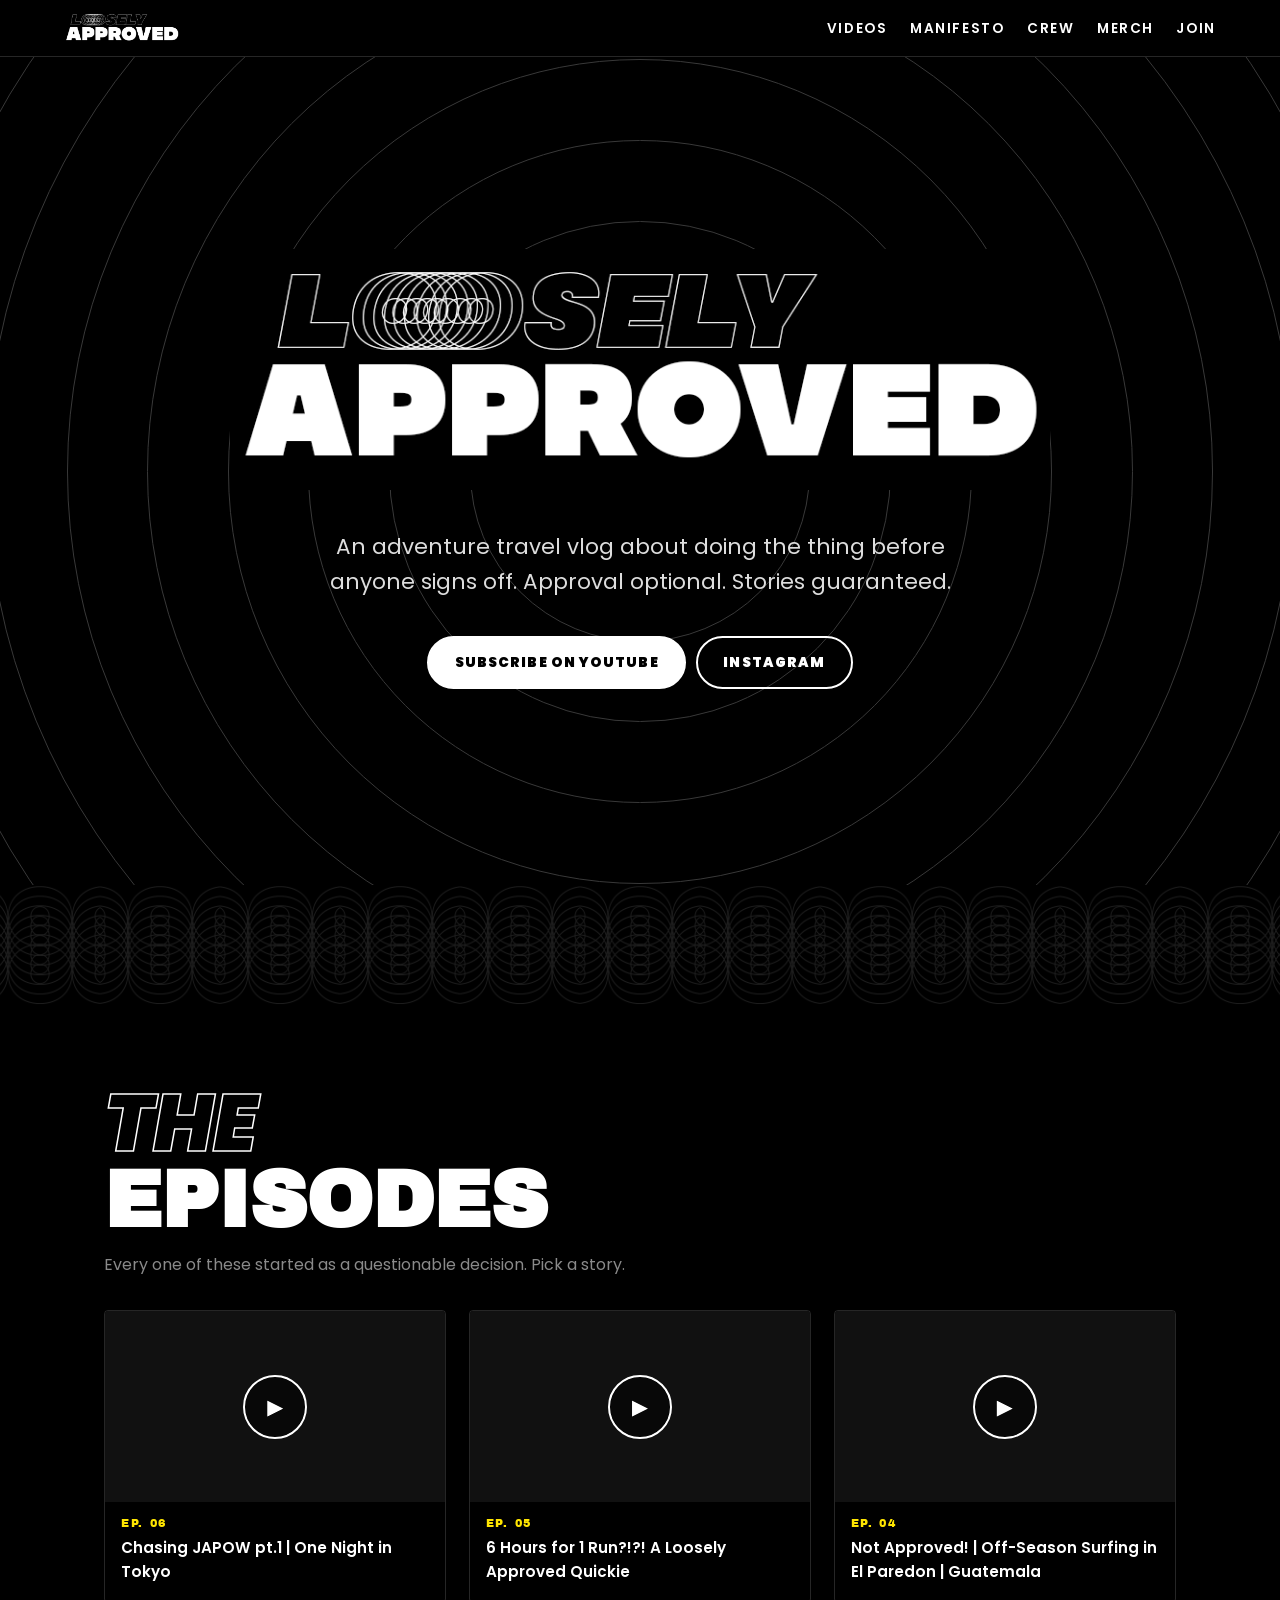
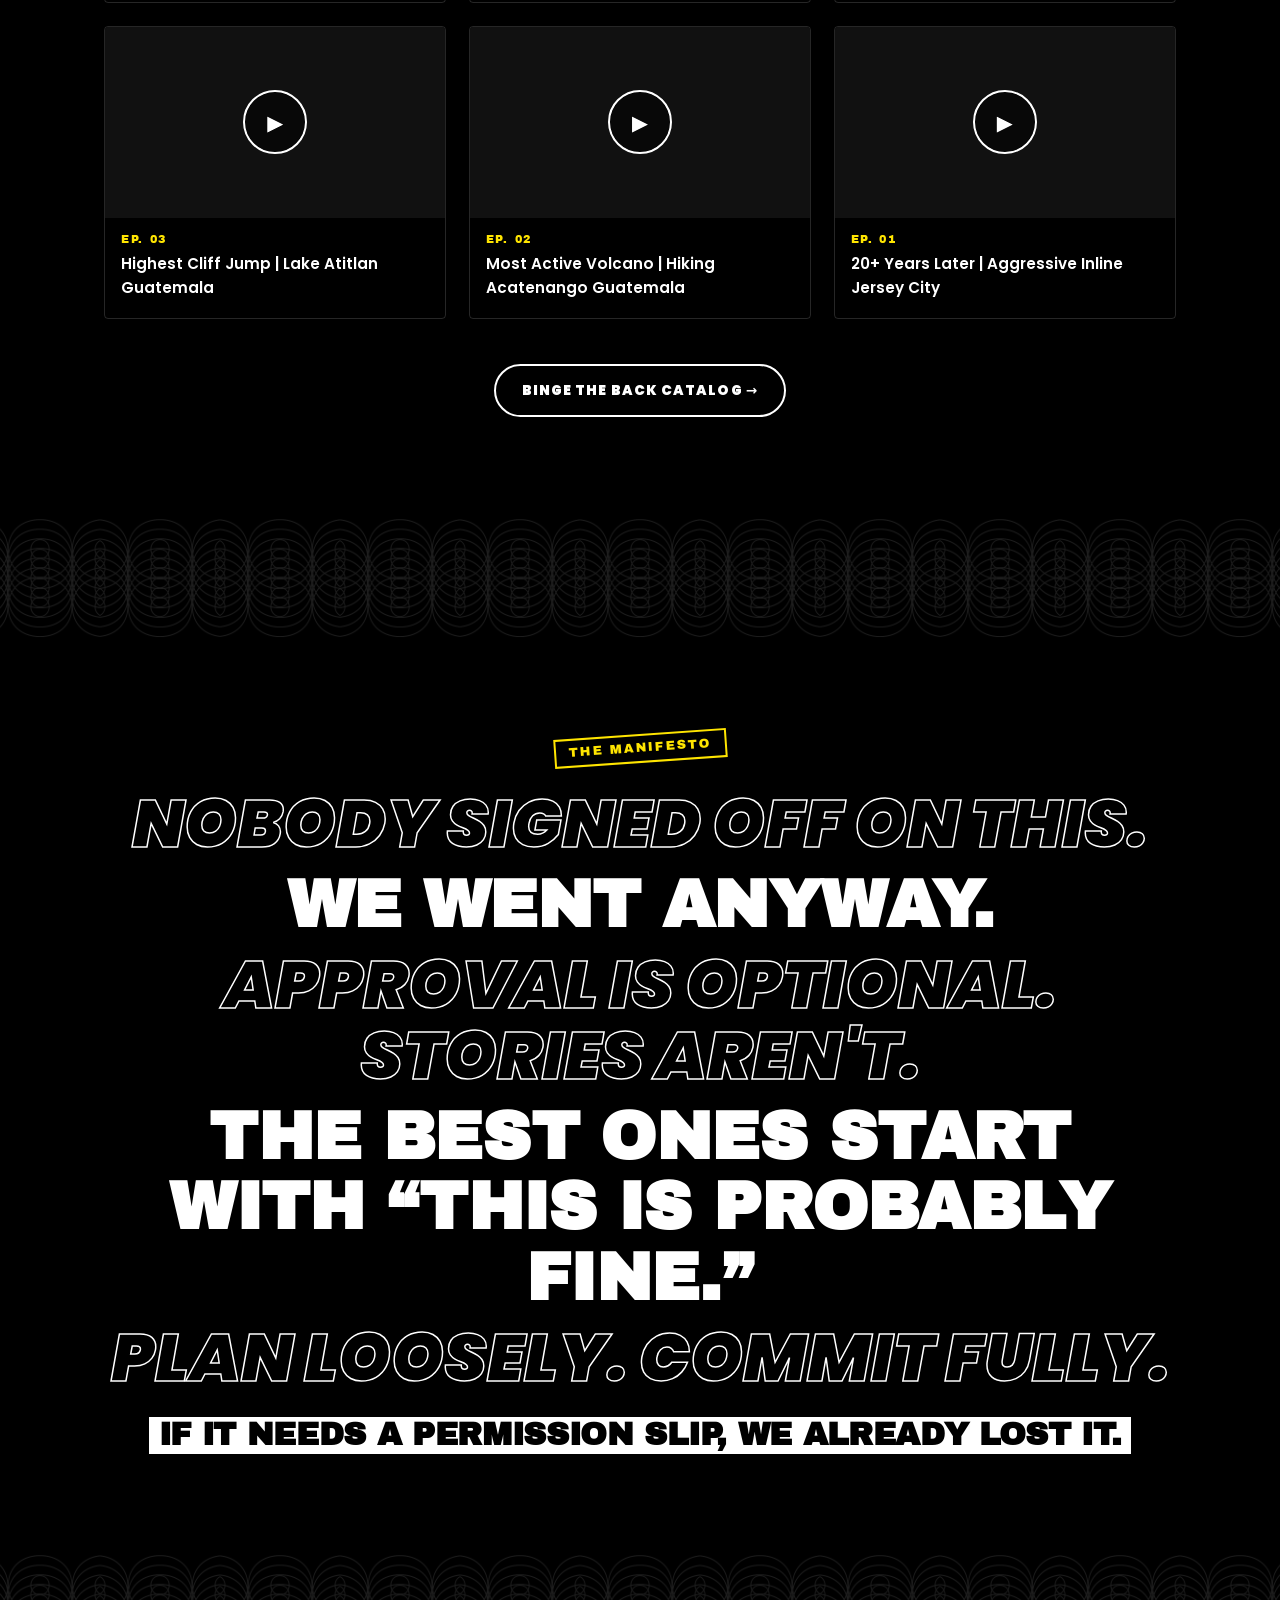
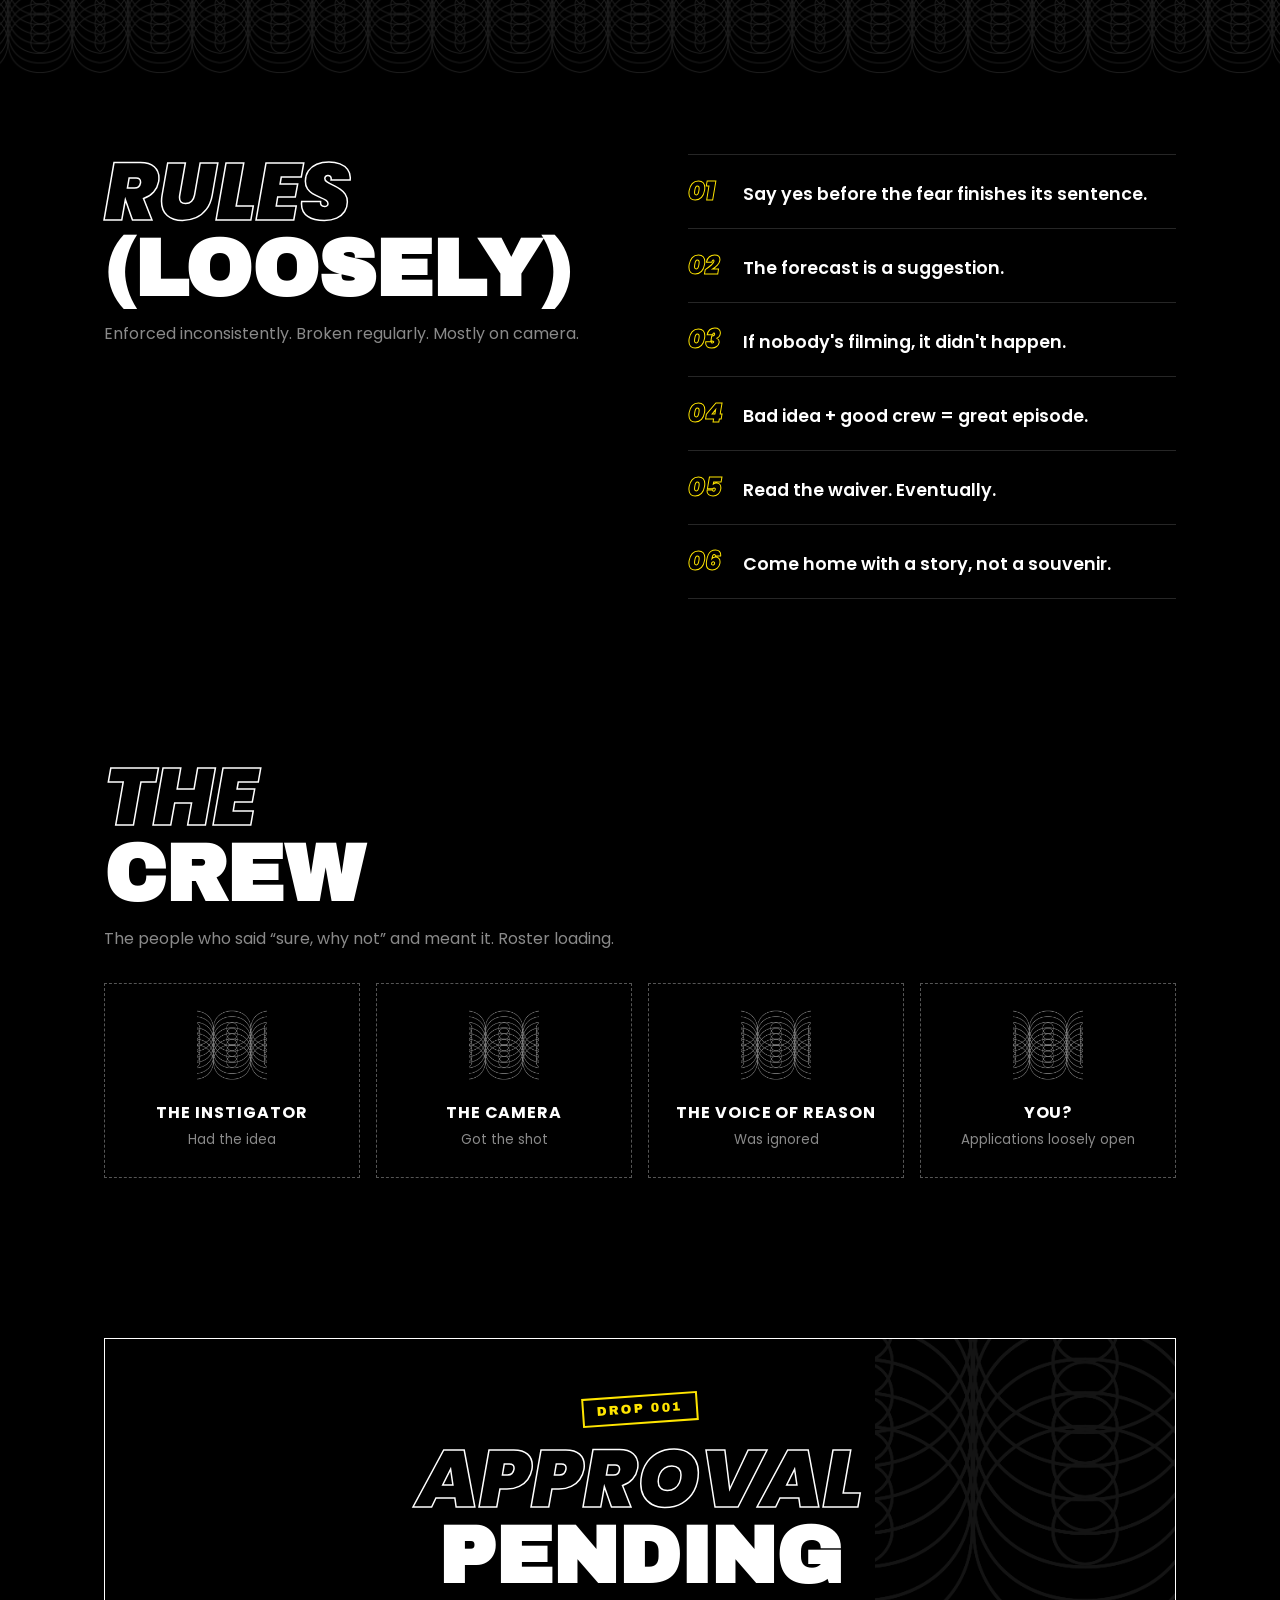
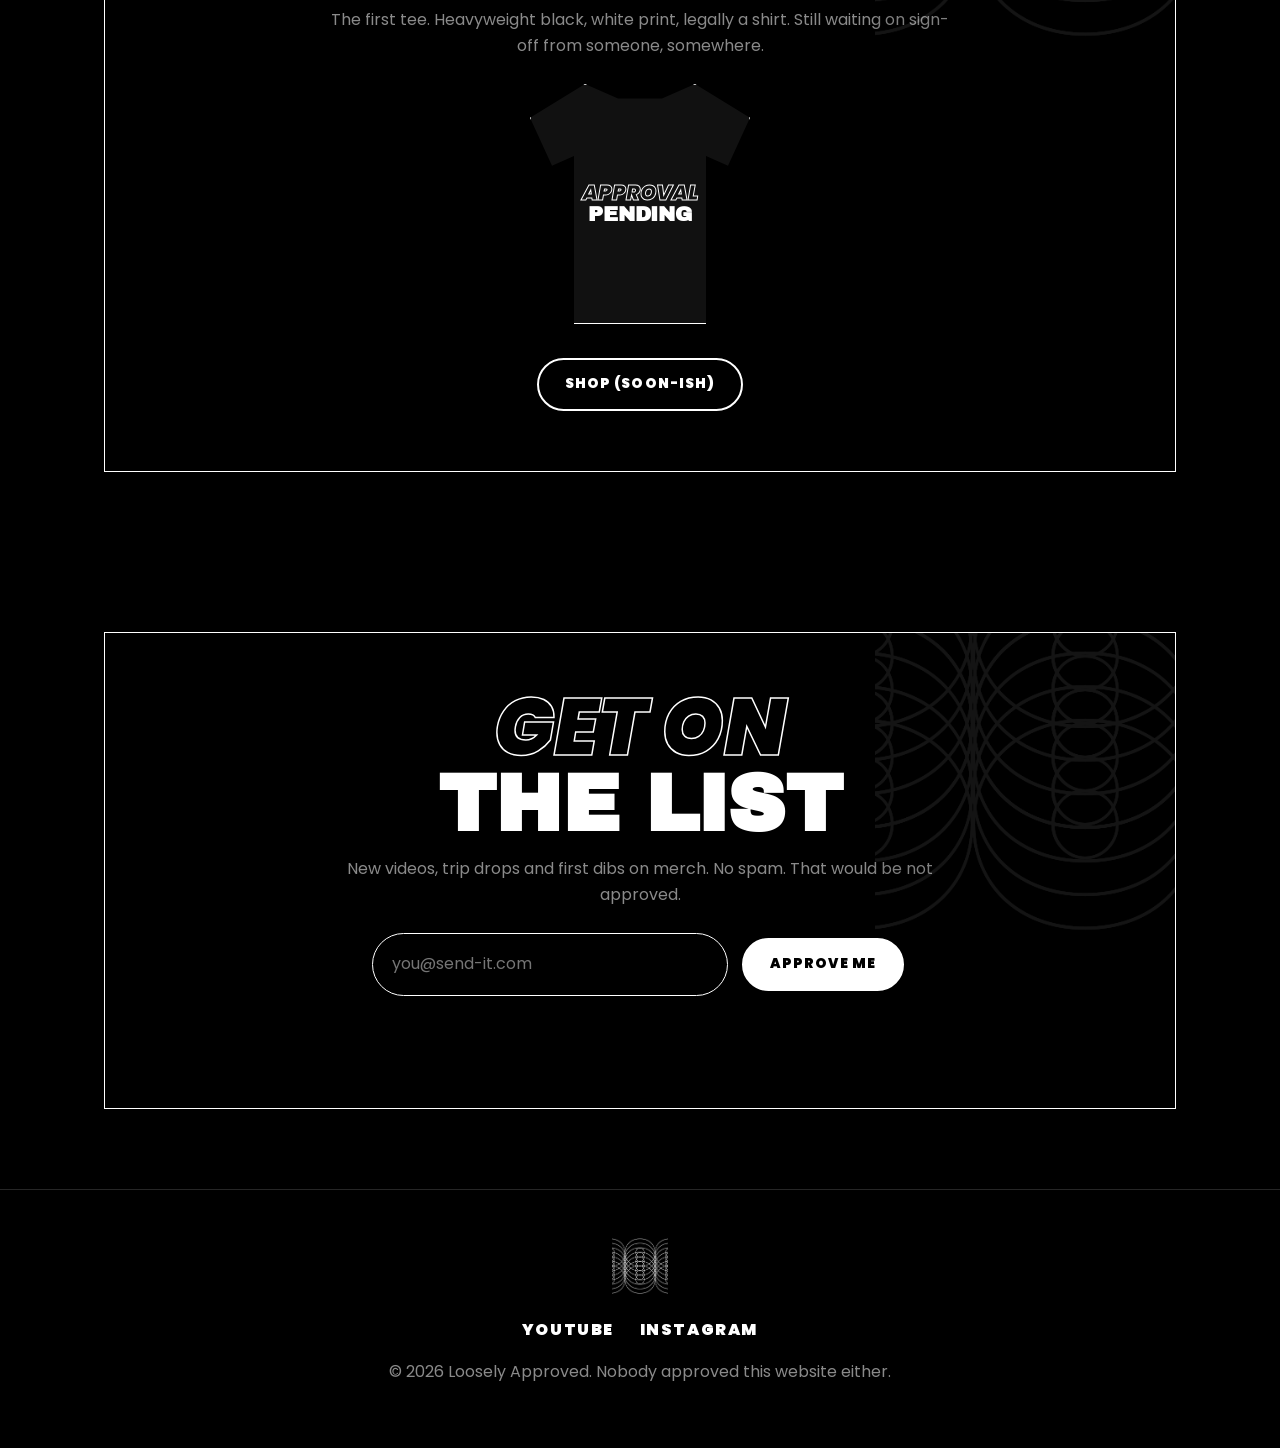
==== index.html @ 5a114f51 "Preview of a250fd5" ====
<!doctype html><html lang="en"><head><meta charset="utf-8"><meta name="robots" content="noindex,nofollow"><meta name="viewport" content="width=device-width,initial-scale=1">
<title>Loosely Approved | Adventure & Action-Sports Travel Vlog</title>
<meta name="description" content="Loosely Approved: an adventure travel vlog about doing the thing before anyone signs off. Approval optional. Stories guaranteed.">
<meta name="theme-color" content="#000"><meta property="og:title" content="Loosely Approved"><meta property="og:image" content="logo.png">
<link rel="icon" type="image/png" href="icon.png"><link rel="apple-touch-icon" href="icon.png">
<style>
@import url('https://fonts.googleapis.com/css2?family=Archivo+Black&family=Poppins:ital,wght@0,400;0,600;0,900;1,900&display=swap');
:root{--bg:#000;--fg:#fff;--mut:#8a8a8a;--line:#ffffff26;--acc:#FFE500}
*{box-sizing:border-box}html{scroll-behavior:smooth}
body{margin:0;background:var(--bg);color:var(--fg);font-family:Poppins,system-ui,sans-serif;line-height:1.6;overflow-x:hidden}
a{color:var(--fg)}
.solid{font-family:'Archivo Black',Poppins,sans-serif;font-weight:900;text-transform:uppercase;letter-spacing:-.01em}
.outline{font-family:Poppins,sans-serif;font-weight:900;font-style:italic;text-transform:uppercase;color:transparent;-webkit-text-stroke:1.5px var(--fg)}
nav{position:sticky;top:0;z-index:10;display:flex;justify-content:space-between;align-items:center;padding:.7rem 5vw;background:#000d;backdrop-filter:blur(8px);border-bottom:1px solid var(--line)}
nav img{height:34px;display:block}nav .links a{text-decoration:none;margin-left:1.4rem;font-weight:600;font-size:.85rem;letter-spacing:.12em;text-transform:uppercase}
nav .links a:hover{-webkit-text-stroke:1px #fff;color:transparent}
.hero{position:relative;min-height:92vh;display:grid;place-items:center;text-align:center;padding:5rem 5vw;overflow:hidden}
.rings{position:absolute;inset:50% auto auto 50%;width:140vmax;height:140vmax;transform:translate(-50%,-50%);pointer-events:none;opacity:.22}
.rings i{position:absolute;inset:0;margin:auto;border:1px solid #fff;border-radius:50%;animation:pulse 9s ease-in-out infinite}
@keyframes pulse{0%,100%{transform:scale(.96)}50%{transform:scale(1.03)}}
.hero img.logo{width:min(820px,90vw);height:auto;position:relative}
.tag{position:relative;font-size:clamp(1rem,2.4vw,1.35rem);max-width:640px;margin:1.6rem auto 2rem;color:#ddd}
.btn{display:inline-block;padding:.85rem 1.6rem;border:2px solid #fff;border-radius:999px;text-decoration:none;font-weight:900;text-transform:uppercase;letter-spacing:.08em;font-size:.85rem;margin:.3rem;transition:.2s;position:relative;background:#fff;color:#000}
.btn.ghost{background:transparent;color:#fff}.btn:hover{background:var(--acc);border-color:var(--acc);color:#000}
.divider{height:120px;background:url(icon.png) center/120px repeat-x;opacity:.12;animation:drift 60s linear infinite}
@keyframes drift{to{background-position:1200px 0}}
section{padding:5rem 5vw;max-width:1200px;margin:auto;position:relative}
h2{font-size:clamp(2.4rem,7vw,5rem);line-height:.95;margin:0 0 .8rem}h2 .outline{display:block}
.sub{color:var(--mut);margin:0 0 2rem;max-width:620px}
.grid{display:grid;grid-template-columns:repeat(auto-fill,minmax(320px,1fr));gap:1.4rem}
.card{border:1px solid var(--line);border-radius:4px;overflow:hidden;transition:.25s}.card:hover{border-color:#fff;transform:translateY(-3px)}
.card h3{font-size:.95rem;font-weight:600;padding:.9rem 1rem 1.1rem;margin:0}
.vid{aspect-ratio:16/9;background:#111}.vid iframe{width:100%;height:100%;border:0}
.thumb{display:grid;place-items:center;width:100%;height:100%;background:center/cover;filter:grayscale(1) contrast(1.1);transition:.3s;text-decoration:none}
.card:hover .thumb{filter:none}.play{width:64px;height:64px;border:2px solid #fff;border-radius:50%;display:grid;place-items:center;background:#0008;font-size:1.3rem}
.about{display:grid;grid-template-columns:1.1fr 1fr;gap:3rem;align-items:start}
.list{list-style:none;padding:0;margin:0;border-top:1px solid var(--line)}
.list li{display:flex;gap:1rem;align-items:baseline;padding:.8rem 0;border-bottom:1px solid var(--line);font-weight:600}
.list li span{font-family:'Archivo Black';font-size:.72rem;letter-spacing:.1em;min-width:112px}
.list li.y span{color:#000;background:#fff;padding:.1rem .45rem}.list li.n span{-webkit-text-stroke:1px #fff;color:transparent;font-family:Poppins;font-weight:900;font-style:italic;font-size:.8rem}
.box{position:relative;overflow:hidden;border:1px solid #fff;padding:3.5rem 2rem;text-align:center}
.box::before{content:"";position:absolute;width:420px;height:420px;right:-120px;top:-120px;background:url(icon.png) center/contain no-repeat;opacity:.08;animation:spin 80s linear infinite}
@keyframes spin{to{transform:rotate(360deg)}}
.stamp{display:inline-block;border:2px solid var(--acc);color:var(--acc);padding:.15rem .8rem;transform:rotate(-4deg);font-family:'Archivo Black';letter-spacing:.15em;font-size:.8rem;margin-bottom:1rem}
form{display:flex;flex-wrap:wrap;gap:.6rem;justify-content:center;position:relative}
input{padding:.85rem 1.2rem;border-radius:999px;border:1px solid #fff;background:#000;color:#fff;min-width:270px;font:inherit}
button{cursor:pointer;font:inherit}#msg{min-height:1.5em;color:var(--acc);font-weight:600}
footer{text-align:center;padding:3rem 5vw;color:var(--mut);border-top:1px solid var(--line)}footer img{width:56px;opacity:.8}
footer .soc a{margin:0 .8rem;font-weight:900;text-transform:uppercase;letter-spacing:.1em;text-decoration:none}
.manifesto{text-align:center;padding:6rem 5vw}.manifesto .lines p{margin:.15em 0;font-size:clamp(1.8rem,5.5vw,4.2rem);line-height:1.05;text-transform:uppercase}
.manifesto .outline{-webkit-text-stroke:1.5px #fff}.manifesto .lines p:last-child{color:#000;background:#fff;display:inline-block;padding:.05em .3em;margin-top:.4em;font-size:clamp(1.1rem,3vw,2rem)}
.rules{list-style:none;margin:0;padding:0;border-top:1px solid var(--line)}.rules li{display:flex;gap:1.2rem;align-items:baseline;padding:1rem 0;border-bottom:1px solid var(--line);font-weight:600;font-size:1.1rem}
.rules .num{font-family:Poppins;font-weight:900;font-style:italic;color:transparent;-webkit-text-stroke:1px var(--acc);font-size:1.6rem;min-width:2.2rem}
.crew{display:grid;grid-template-columns:repeat(auto-fit,minmax(200px,1fr));gap:1rem}.member{border:1px dashed #ffffff55;padding:1.6rem;text-align:center}.member img{width:70px;opacity:.5;animation:spin 40s linear infinite}.member b{display:block;margin-top:.8rem;text-transform:uppercase;letter-spacing:.06em}.member small{color:var(--mut)}
.ep{display:block;padding:.8rem 1rem 0;font-family:'Archivo Black';letter-spacing:.15em;font-size:.7rem;color:var(--acc)}.card h3{padding-top:.2rem}
.tee{width:220px;height:240px;margin:0 auto 1.8rem;background:#111;border:1px solid #fff;clip-path:polygon(25% 0,40% 6%,60% 6%,75% 0,100% 14%,90% 34%,80% 30%,80% 100%,20% 100%,20% 30%,10% 34%,0 14%);display:flex;flex-direction:column;justify-content:center;font-size:1.3rem;line-height:1}
.tee .outline{-webkit-text-stroke:1px #fff}
@media(max-width:760px){.about{grid-template-columns:1fr}nav .links a:not(.cta){display:none}.grid{grid-template-columns:1fr}}
@media(prefers-reduced-motion:reduce){*{animation:none!important}}
</style></head><body>
<nav><a href="#top"><img src="logo.png" alt="Loosely Approved"></a><div class="links"><a href="#videos">Videos</a><a href="#manifesto">Manifesto</a><a href="#crew">Crew</a><a href="#merch">Merch</a><a class="cta" href="#signup">Join</a></div></nav>
<header class="hero" id="top"><div class="rings" aria-hidden="true"><i style="width:100%;height:100%;animation-delay:-0.0s"></i><i style="width:91%;height:91%;animation-delay:-0.6s"></i><i style="width:82%;height:82%;animation-delay:-1.2s"></i><i style="width:73%;height:73%;animation-delay:-1.7999999999999998s"></i><i style="width:64%;height:64%;animation-delay:-2.4s"></i><i style="width:55%;height:55%;animation-delay:-3.0s"></i><i style="width:46%;height:46%;animation-delay:-3.5999999999999996s"></i><i style="width:37%;height:37%;animation-delay:-4.2s"></i><i style="width:28%;height:28%;animation-delay:-4.8s"></i><i style="width:19%;height:19%;animation-delay:-5.3999999999999995s"></i></div><div style="position:relative">
<h1 style="margin:0"><img class="logo" src="logo.png" alt="Loosely Approved" width="853" height="251"></h1>
<p class="tag">An adventure travel vlog about doing the thing before anyone signs off. Approval optional. Stories guaranteed.</p>
<a class="btn" href="https://www.youtube.com/@looselyapproved?sub_confirmation=1" target="_blank" rel="noopener">Subscribe on YouTube</a><a class="btn ghost" href="https://www.instagram.com/looselyapproved/" target="_blank" rel="noopener">Instagram</a></div></header>
<div class="divider" aria-hidden="true"></div>
<section id="videos"><h2><span class="outline">The</span><span class="solid">Episodes</span></h2><p class="sub">Every one of these started as a questionable decision. Pick a story.</p><div class="grid"><article class="card"><div class="vid"><a class="thumb" href="https://www.youtube.com/watch?v=t9rmRhe284o" target="_blank" rel="noopener" data-id="t9rmRhe284o" style="background-image:url(https://i.ytimg.com/vi/t9rmRhe284o/hqdefault.jpg)" aria-label="Play Chasing JAPOW pt.1 | One Night in Tokyo"><span class="play">▶</span></a></div><small class="ep">EP. 06</small><h3>Chasing JAPOW pt.1 | One Night in Tokyo</h3></article><article class="card"><div class="vid"><a class="thumb" href="https://www.youtube.com/watch?v=9ODhJSFDUWI" target="_blank" rel="noopener" data-id="9ODhJSFDUWI" style="background-image:url(https://i.ytimg.com/vi/9ODhJSFDUWI/hqdefault.jpg)" aria-label="Play 6 Hours for 1 Run?!?! A Loosely Approved Quickie"><span class="play">▶</span></a></div><small class="ep">EP. 05</small><h3>6 Hours for 1 Run?!?! A Loosely Approved Quickie</h3></article><article class="card"><div class="vid"><a class="thumb" href="https://www.youtube.com/watch?v=NX5nELOs_sg" target="_blank" rel="noopener" data-id="NX5nELOs_sg" style="background-image:url(https://i.ytimg.com/vi/NX5nELOs_sg/hqdefault.jpg)" aria-label="Play Not Approved! | Off-Season Surfing in El Paredon | Guatemala"><span class="play">▶</span></a></div><small class="ep">EP. 04</small><h3>Not Approved! | Off-Season Surfing in El Paredon | Guatemala</h3></article><article class="card"><div class="vid"><a class="thumb" href="https://www.youtube.com/watch?v=173MkIfTaNQ" target="_blank" rel="noopener" data-id="173MkIfTaNQ" style="background-image:url(https://i.ytimg.com/vi/173MkIfTaNQ/hqdefault.jpg)" aria-label="Play Highest Cliff Jump | Lake Atitlan Guatemala"><span class="play">▶</span></a></div><small class="ep">EP. 03</small><h3>Highest Cliff Jump | Lake Atitlan Guatemala</h3></article><article class="card"><div class="vid"><a class="thumb" href="https://www.youtube.com/watch?v=vrgA3Oyuo6o" target="_blank" rel="noopener" data-id="vrgA3Oyuo6o" style="background-image:url(https://i.ytimg.com/vi/vrgA3Oyuo6o/hqdefault.jpg)" aria-label="Play Most Active Volcano | Hiking Acatenango Guatemala"><span class="play">▶</span></a></div><small class="ep">EP. 02</small><h3>Most Active Volcano | Hiking Acatenango Guatemala</h3></article><article class="card"><div class="vid"><a class="thumb" href="https://www.youtube.com/watch?v=GfXIN4MuyaA" target="_blank" rel="noopener" data-id="GfXIN4MuyaA" style="background-image:url(https://i.ytimg.com/vi/GfXIN4MuyaA/hqdefault.jpg)" aria-label="Play 20+ Years Later | Aggressive Inline Jersey City"><span class="play">▶</span></a></div><small class="ep">EP. 01</small><h3>20+ Years Later | Aggressive Inline Jersey City</h3></article></div>
<p style="text-align:center;margin-top:2.5rem"><a class="btn ghost" href="https://www.youtube.com/@looselyapproved/videos" target="_blank" rel="noopener">Binge the back catalog →</a></p></section>
<div class="divider" aria-hidden="true"></div>
<section id="manifesto" class="manifesto"><div class="stamp">THE MANIFESTO</div><div class="lines"><p class="outline">Nobody signed off on this.</p><p class="solid">We went anyway.</p><p class="outline">Approval is optional. Stories aren't.</p><p class="solid">The best ones start with “this is probably fine.”</p><p class="outline">Plan loosely. Commit fully.</p><p class="solid">If it needs a permission slip, we already lost it.</p></div></section>
<div class="divider" aria-hidden="true"></div>
<section id="rules" class="about"><div><h2><span class="outline">Rules</span><span class="solid">(Loosely)</span></h2><p class="sub">Enforced inconsistently. Broken regularly. Mostly on camera.</p></div><ol class="rules"><li><span class="num">01</span>Say yes before the fear finishes its sentence.</li><li><span class="num">02</span>The forecast is a suggestion.</li><li><span class="num">03</span>If nobody's filming, it didn't happen.</li><li><span class="num">04</span>Bad idea + good crew = great episode.</li><li><span class="num">05</span>Read the waiver. Eventually.</li><li><span class="num">06</span>Come home with a story, not a souvenir.</li></ol></section>
<section id="crew"><h2><span class="outline">The</span><span class="solid">Crew</span></h2><p class="sub">The people who said “sure, why not” and meant it. Roster loading.</p>
<div class="crew"><div class="member"><img src="icon.png" alt=""><b>The Instigator</b><small>Had the idea</small></div><div class="member"><img src="icon.png" alt=""><b>The Camera</b><small>Got the shot</small></div><div class="member"><img src="icon.png" alt=""><b>The Voice of Reason</b><small>Was ignored</small></div><div class="member"><img src="icon.png" alt=""><b>You?</b><small>Applications loosely open</small></div></div></section>
<section id="merch"><div class="box"><div class="stamp">DROP 001</div><h2><span class="outline">Approval</span><span class="solid">Pending</span></h2><p class="sub" style="margin:0 auto 1.6rem">The first tee. Heavyweight black, white print, legally a shirt. Still waiting on sign-off from someone, somewhere.</p><div class="tee" aria-hidden="true"><span class="outline">Approval</span><span class="solid">Pending</span></div><a class="btn ghost" href="#" onclick="return false" aria-disabled="true">Shop (soon-ish)</a></div></section>
<section id="signup"><div class="box"><h2><span class="outline">Get on</span><span class="solid">the list</span></h2><p class="sub" style="margin:0 auto 1.6rem">New videos, trip drops and first dibs on merch. No spam. That would be not approved.</p>
<form onsubmit="event.preventDefault();document.getElementById('msg').textContent='You\'re (loosely) approved. Signup goes live soon.';this.reset()"><input type="email" required placeholder="you@send-it.com" aria-label="Email"><button class="btn" type="submit">Approve me</button></form><p id="msg"></p></div></section>
<footer><img src="icon.png" alt=""><p class="soc"><a href="https://www.youtube.com/@looselyapproved" target="_blank" rel="noopener">YouTube</a><a href="https://www.instagram.com/looselyapproved/" target="_blank" rel="noopener">Instagram</a></p><p>© <span id="yr">2026</span> Loosely Approved. Nobody approved this website either.</p></footer>
<script>document.getElementById('yr').textContent=new Date().getFullYear();
document.querySelectorAll('.thumb').forEach(a=>a.addEventListener('click',e=>{e.preventDefault();a.parentNode.innerHTML='<iframe src="https://www.youtube-nocookie.com/embed/'+a.dataset.id+'?autoplay=1" allow="autoplay; encrypted-media; picture-in-picture" allowfullscreen></iframe>'}));</script>
</body></html>
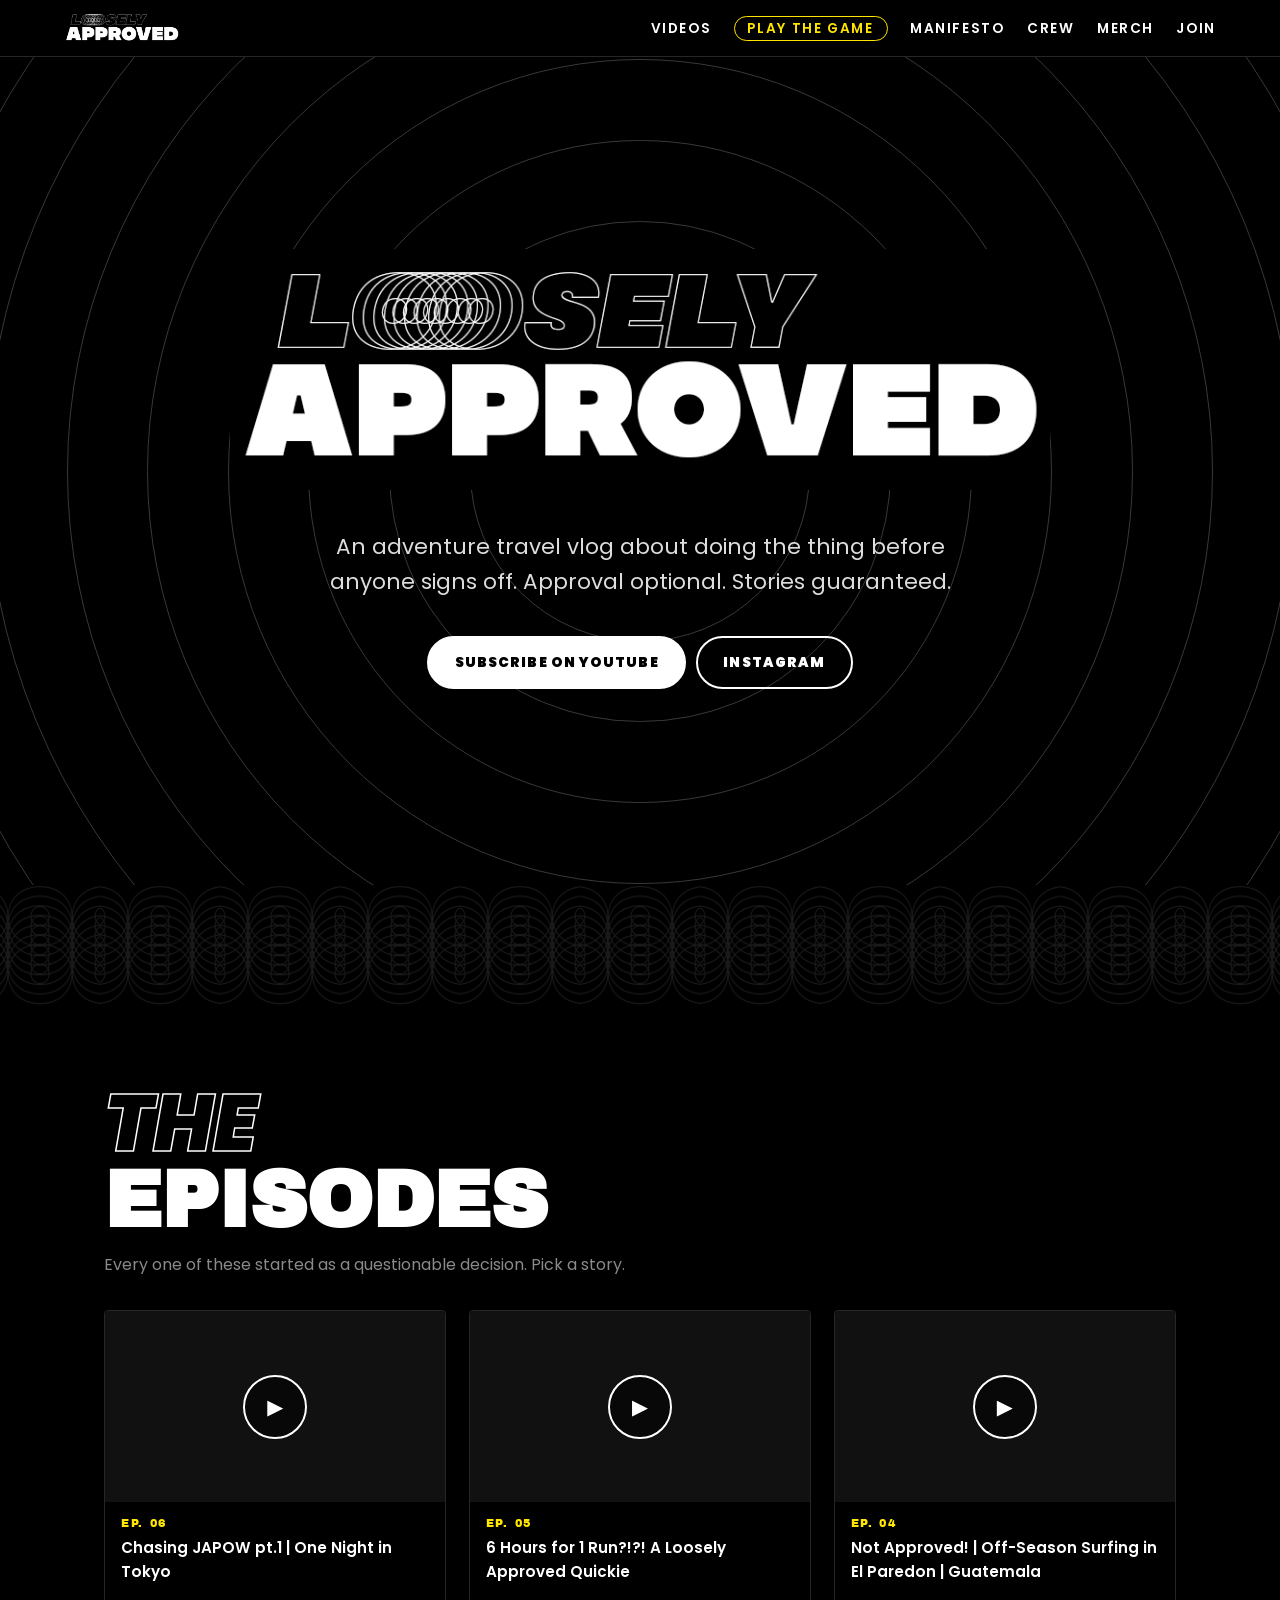
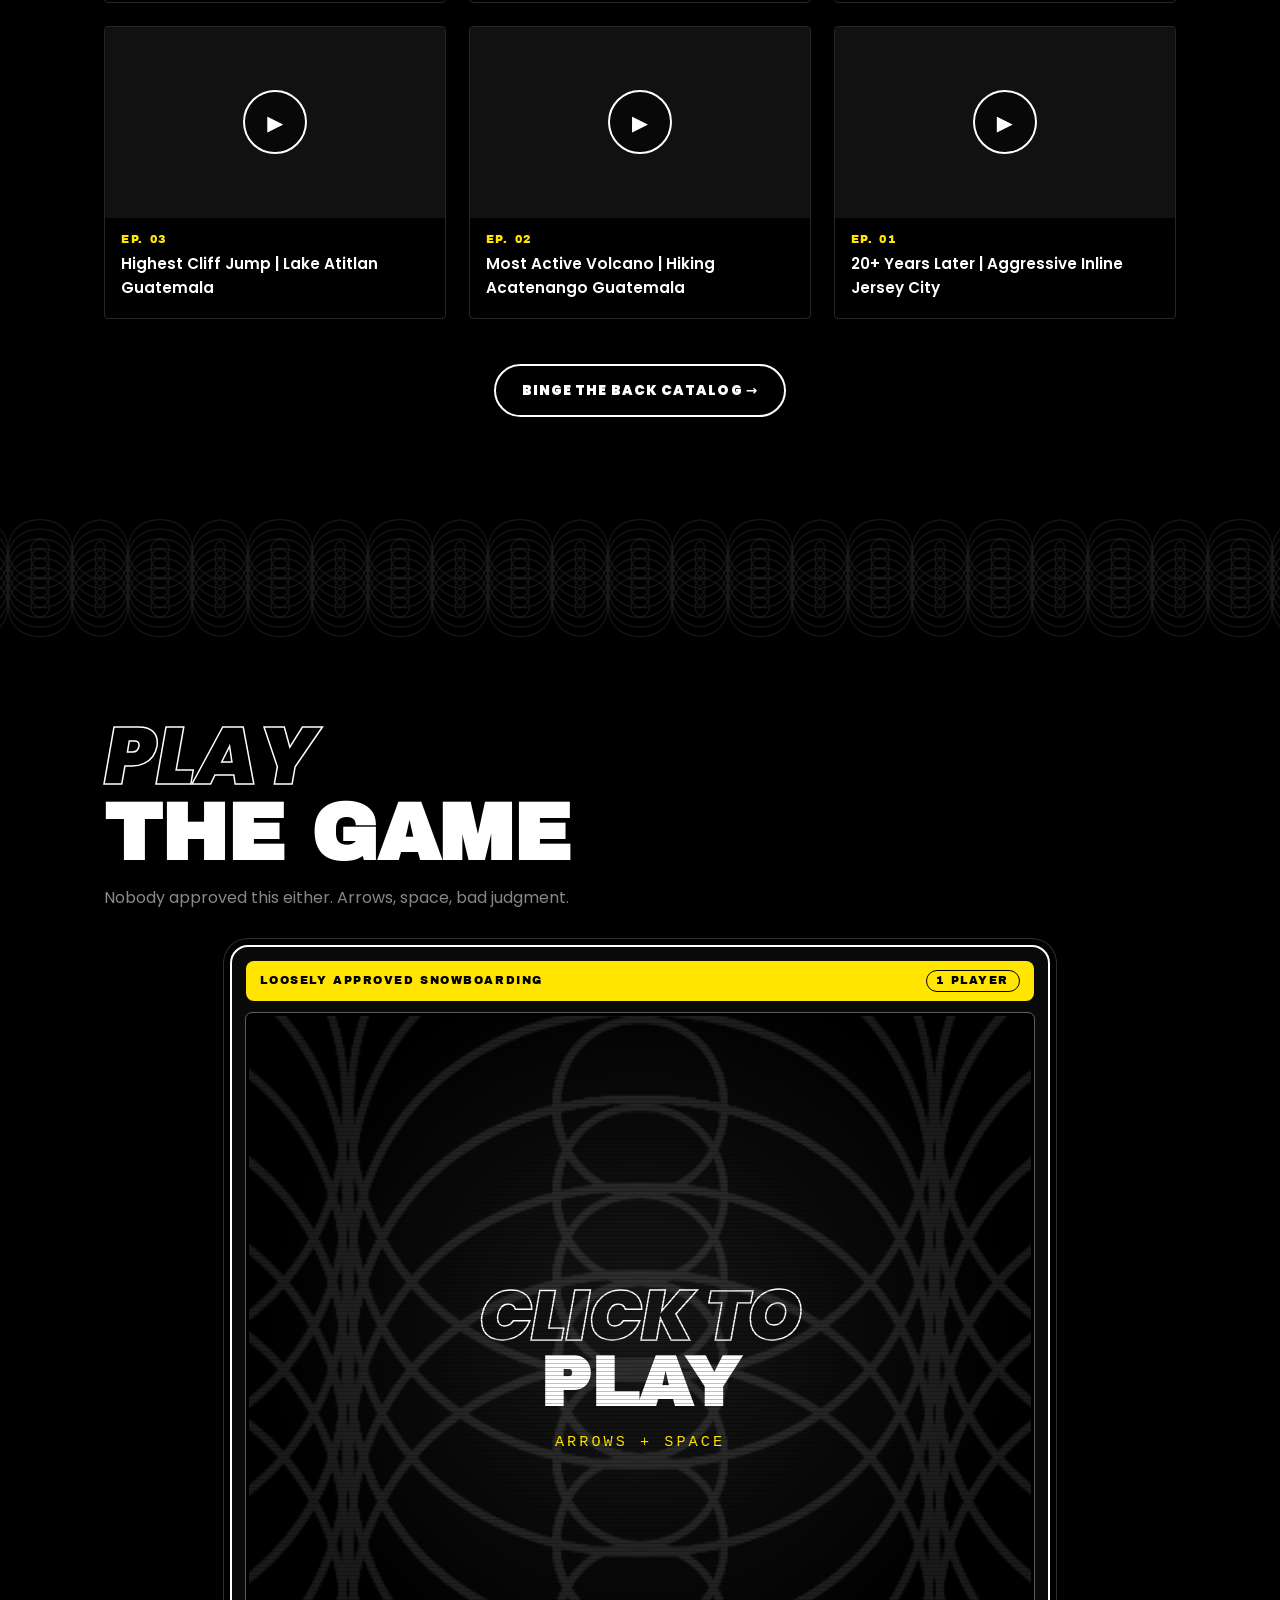
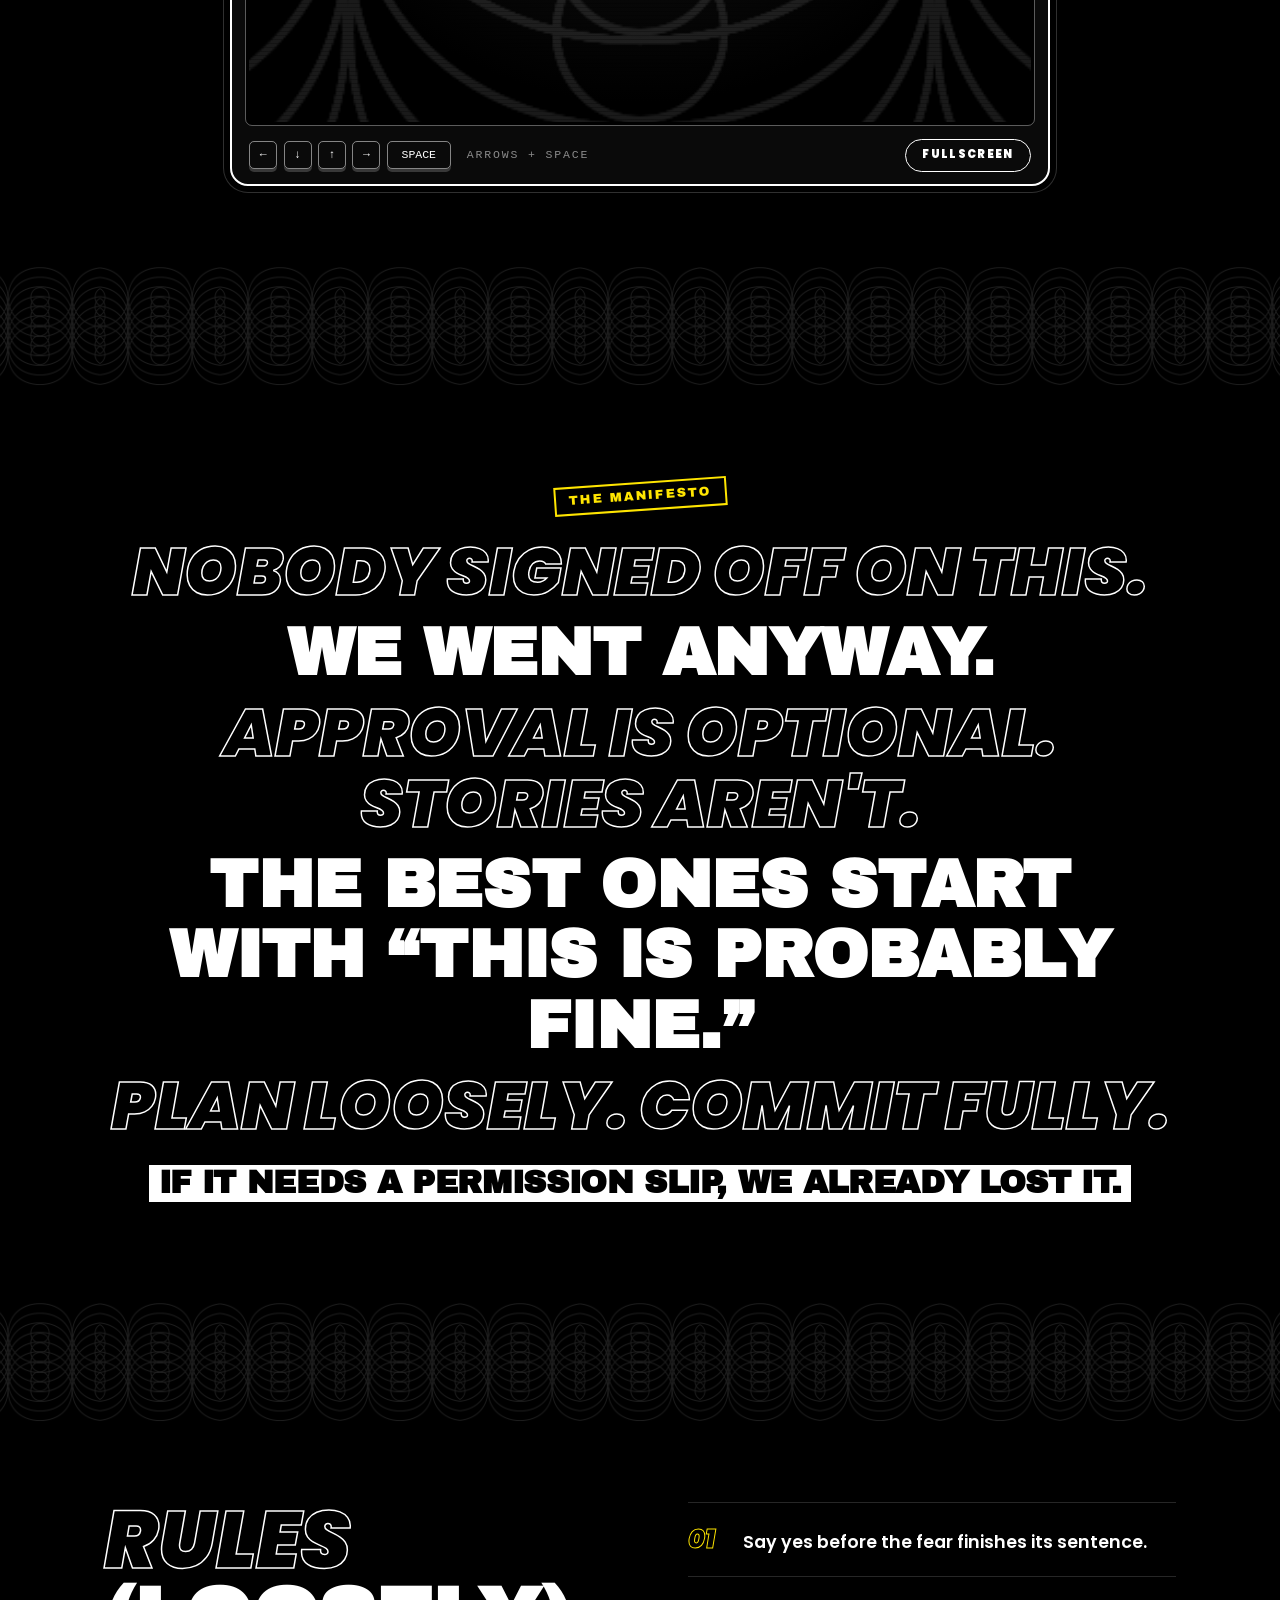
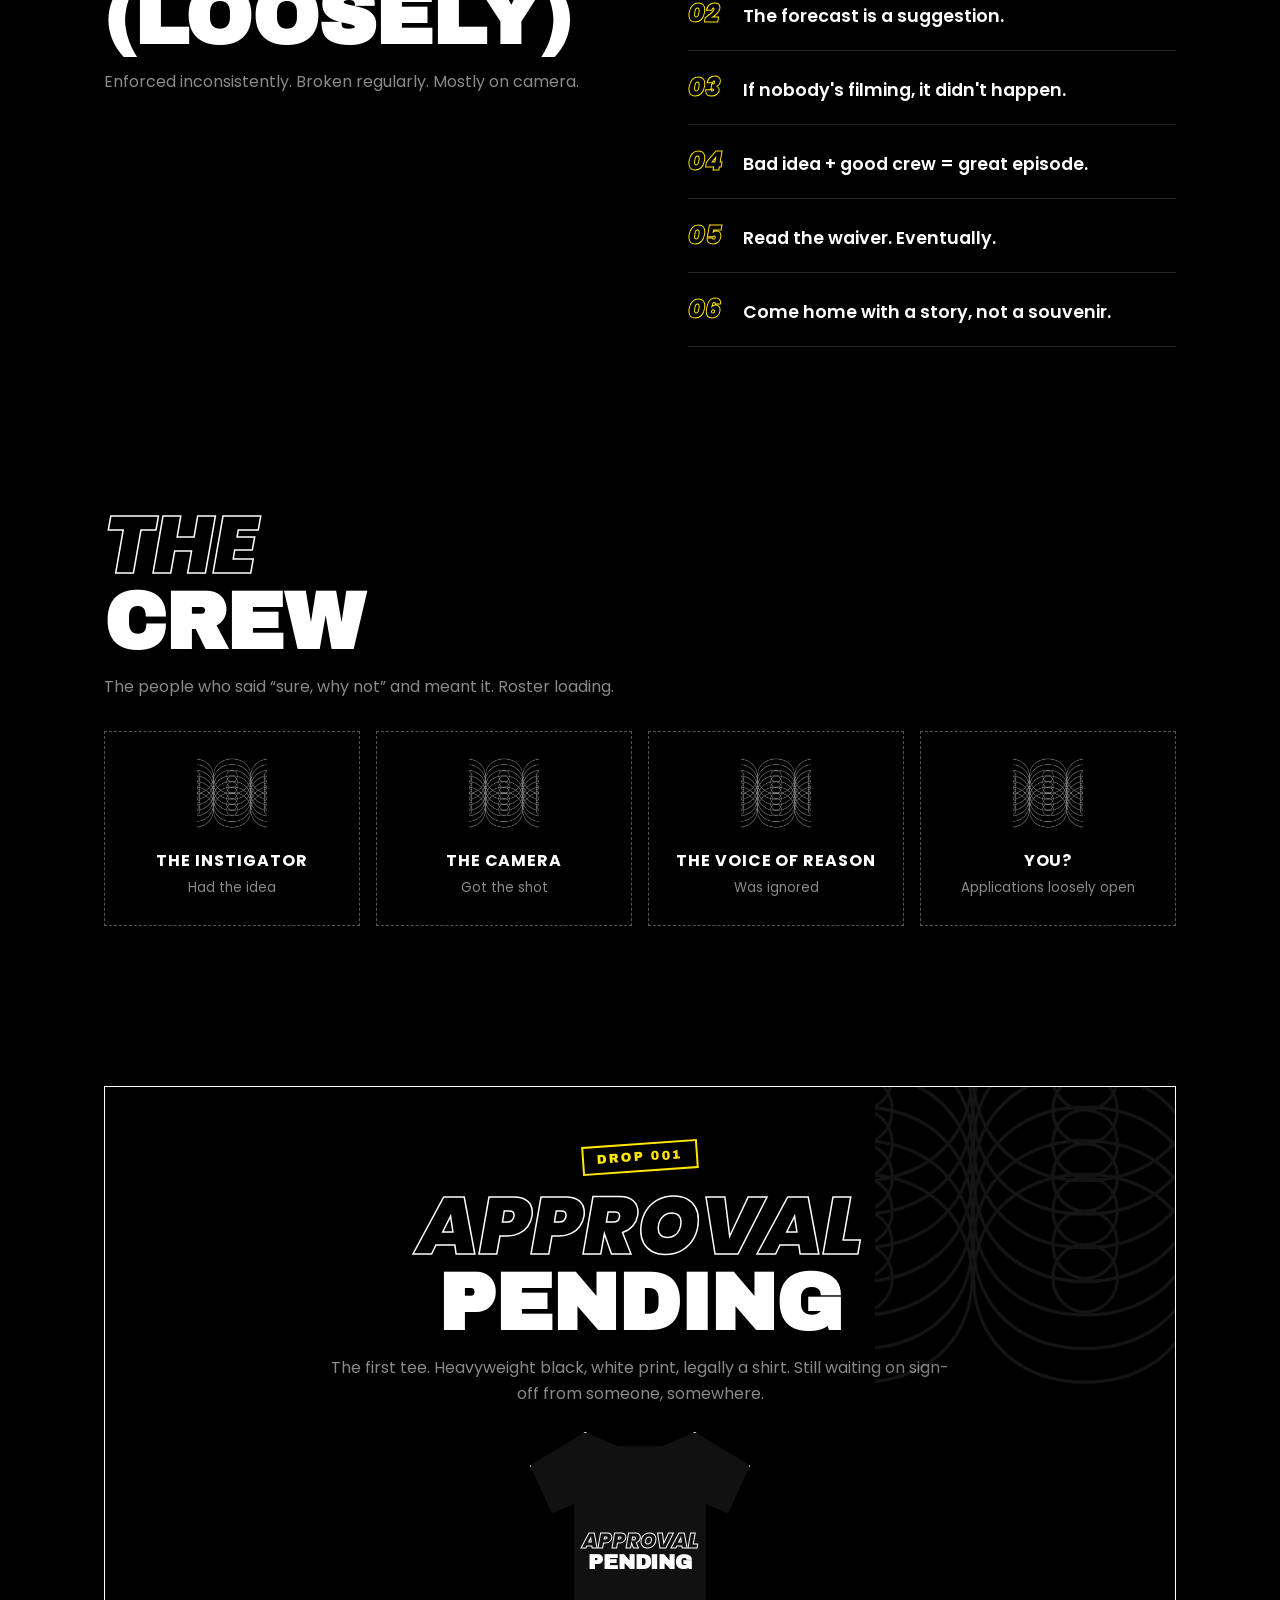
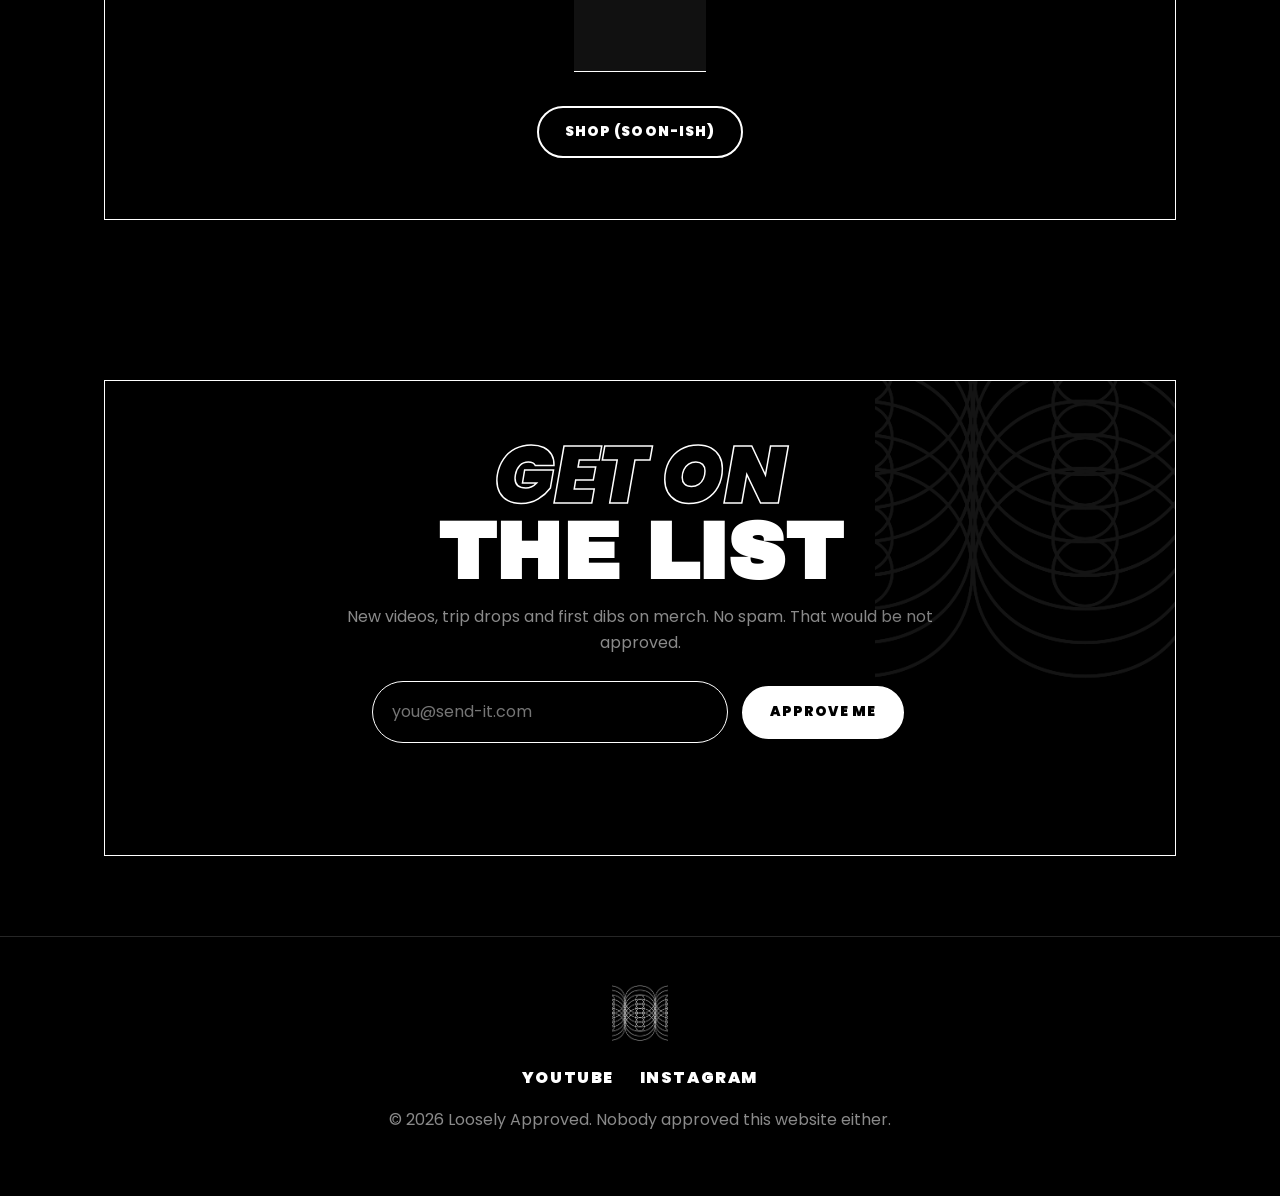
==== commit a2720485: "Sync 9735e11 (Play the Game)" ====
--- a/index.html
+++ b/index.html
@@ -55,10 +55,36 @@
 .ep{display:block;padding:.8rem 1rem 0;font-family:'Archivo Black';letter-spacing:.15em;font-size:.7rem;color:var(--acc)}.card h3{padding-top:.2rem}
 .tee{width:220px;height:240px;margin:0 auto 1.8rem;background:#111;border:1px solid #fff;clip-path:polygon(25% 0,40% 6%,60% 6%,75% 0,100% 14%,90% 34%,80% 30%,80% 100%,20% 100%,20% 30%,10% 34%,0 14%);display:flex;flex-direction:column;justify-content:center;font-size:1.3rem;line-height:1}
 .tee .outline{-webkit-text-stroke:1px #fff}
-@media(max-width:760px){.about{grid-template-columns:1fr}nav .links a:not(.cta){display:none}.grid{grid-template-columns:1fr}}
+/* ---- arcade cabinet ---- */
+.play-link{color:var(--acc)!important;border:1.5px solid var(--acc);border-radius:999px;padding:.12rem .8rem;margin-left:1.2rem}
+nav .links a.play-link:hover{background:var(--acc);color:#000!important;-webkit-text-stroke:0}
+.cab{max-width:820px;margin:2.2rem auto 0;border:2px solid #fff;border-radius:18px;padding:14px 14px 12px;background:#0a0a0a;position:relative;box-shadow:0 0 0 6px #000,0 0 0 7px #ffffff30,0 30px 80px #000}
+.cab-top{display:flex;justify-content:space-between;align-items:center;gap:1rem;background:var(--acc);color:#000;border-radius:8px;padding:.55rem .9rem;margin-bottom:12px;font-family:'Archivo Black';text-transform:uppercase;letter-spacing:.14em;font-size:.7rem}
+.cab-top span:last-child{border:1.5px solid #000;border-radius:99px;padding:.05rem .6rem;white-space:nowrap}
+.cab-screen{position:relative;aspect-ratio:768/694;background:#000;border:3px solid #000;border-radius:6px;outline:1px solid #ffffff55;overflow:hidden}
+.cab-screen iframe{position:absolute;inset:0;width:100%;height:100%;border:0;display:block;background:#000}
+.cab-screen:fullscreen{width:100vw;height:100vh;aspect-ratio:auto;border:0;outline:0;border-radius:0}
+.cab-start{position:absolute;inset:0;z-index:2;display:grid;place-content:center;justify-items:center;gap:.8rem;width:100%;border:0;color:#fff;cursor:pointer;background:radial-gradient(ellipse at 50% 45%,#1a1a1a,#000 70%);overflow:hidden;padding:1rem}
+.cab-start::before{content:"";position:absolute;width:140%;aspect-ratio:1;left:-20%;top:50%;transform:translateY(-50%);background:url(icon.png) center/contain no-repeat;opacity:.1;animation:spin 90s linear infinite}
+.cab-start::after{content:"";position:absolute;inset:0;pointer-events:none;background:repeating-linear-gradient(to bottom,#0000 0 3px,#00000040 3px 4px)}
+.cab-start .cs-big{position:relative;font-size:clamp(2rem,7.5vw,4.4rem);line-height:.95;animation:blink2 1.1s steps(2) infinite}
+.cab-start .cs-big b{display:block;font-family:Poppins;font-weight:900;font-style:italic;color:transparent;-webkit-text-stroke:1.5px #fff}
+.cab-start .cs-sm{position:relative;font-family:ui-monospace,Menlo,Consolas,monospace;font-size:clamp(.7rem,2.2vw,.95rem);letter-spacing:.2em;color:var(--acc);text-transform:uppercase}
+.cab-start:hover .cs-big,.cab-start:focus-visible .cs-big{color:var(--acc)}.cab-start:focus-visible{outline:3px solid var(--acc);outline-offset:-6px}
+.cab-start.off{display:none}
+@keyframes blink2{50%{opacity:.35}}
+.cab-deck{display:flex;justify-content:space-between;align-items:center;gap:1rem;padding:.9rem .2rem 0;flex-wrap:wrap}
+.keys{display:flex;align-items:center;gap:.4rem;font-family:ui-monospace,Menlo,Consolas,monospace;font-size:.72rem;letter-spacing:.16em;color:var(--mut);text-transform:uppercase}
+.keys kbd{display:inline-grid;place-items:center;min-width:28px;height:28px;border:1.5px solid #ffffff80;border-radius:5px;color:#fff;font:inherit;letter-spacing:0;padding:0 .4rem;box-shadow:0 3px 0 #ffffff30}
+.keys kbd.sp{min-width:64px}.keys em{font-style:normal;margin-left:.6rem}
+.fsbtn{background:transparent;color:#fff;border:1.5px solid #fff;border-radius:999px;padding:.4rem 1rem;font-weight:900;font-size:.7rem;letter-spacing:.12em;text-transform:uppercase;transition:.2s}
+.fsbtn:hover{background:var(--acc);border-color:var(--acc);color:#000}.fsbtn[hidden]{display:none}
+@media(max-width:760px){.about{grid-template-columns:1fr}nav .links a:not(.cta):not(.keep){display:none}.grid{grid-template-columns:1fr}.play-link{margin-left:0;white-space:nowrap;font-size:.68rem!important;letter-spacing:.06em!important;padding:.1rem .6rem}nav .links a.cta{margin-left:.7rem}.cab{padding:8px;border-radius:12px}.cab-top{font-size:.58rem;padding:.45rem .6rem;margin-bottom:8px}.keys em{display:none}}
+@media(pointer:coarse){.cab-screen{aspect-ratio:9/16;max-height:82svh}.keys{display:none}.cab-deck{justify-content:flex-end}}
+@media(prefers-reduced-motion:reduce){.cab-start .cs-big{animation:none}}
 @media(prefers-reduced-motion:reduce){*{animation:none!important}}
 </style></head><body>
-<nav><a href="#top"><img src="logo.png" alt="Loosely Approved"></a><div class="links"><a href="#videos">Videos</a><a href="#manifesto">Manifesto</a><a href="#crew">Crew</a><a href="#merch">Merch</a><a class="cta" href="#signup">Join</a></div></nav>
+<nav><a href="#top"><img src="logo.png" alt="Loosely Approved"></a><div class="links"><a href="#videos">Videos</a><a class="play-link keep" href="#play">Play the Game</a><a href="#manifesto">Manifesto</a><a href="#crew">Crew</a><a href="#merch">Merch</a><a class="cta" href="#signup">Join</a></div></nav>
 <header class="hero" id="top"><div class="rings" aria-hidden="true"><i style="width:100%;height:100%;animation-delay:-0.0s"></i><i style="width:91%;height:91%;animation-delay:-0.6s"></i><i style="width:82%;height:82%;animation-delay:-1.2s"></i><i style="width:73%;height:73%;animation-delay:-1.7999999999999998s"></i><i style="width:64%;height:64%;animation-delay:-2.4s"></i><i style="width:55%;height:55%;animation-delay:-3.0s"></i><i style="width:46%;height:46%;animation-delay:-3.5999999999999996s"></i><i style="width:37%;height:37%;animation-delay:-4.2s"></i><i style="width:28%;height:28%;animation-delay:-4.8s"></i><i style="width:19%;height:19%;animation-delay:-5.3999999999999995s"></i></div><div style="position:relative">
 <h1 style="margin:0"><img class="logo" src="logo.png" alt="Loosely Approved" width="853" height="251"></h1>
 <p class="tag">An adventure travel vlog about doing the thing before anyone signs off. Approval optional. Stories guaranteed.</p>
@@ -66,6 +92,12 @@
 <div class="divider" aria-hidden="true"></div>
 <section id="videos"><h2><span class="outline">The</span><span class="solid">Episodes</span></h2><p class="sub">Every one of these started as a questionable decision. Pick a story.</p><div class="grid"><article class="card"><div class="vid"><a class="thumb" href="https://www.youtube.com/watch?v=t9rmRhe284o" target="_blank" rel="noopener" data-id="t9rmRhe284o" style="background-image:url(https://i.ytimg.com/vi/t9rmRhe284o/hqdefault.jpg)" aria-label="Play Chasing JAPOW pt.1 | One Night in Tokyo"><span class="play">▶</span></a></div><small class="ep">EP. 06</small><h3>Chasing JAPOW pt.1 | One Night in Tokyo</h3></article><article class="card"><div class="vid"><a class="thumb" href="https://www.youtube.com/watch?v=9ODhJSFDUWI" target="_blank" rel="noopener" data-id="9ODhJSFDUWI" style="background-image:url(https://i.ytimg.com/vi/9ODhJSFDUWI/hqdefault.jpg)" aria-label="Play 6 Hours for 1 Run?!?! A Loosely Approved Quickie"><span class="play">▶</span></a></div><small class="ep">EP. 05</small><h3>6 Hours for 1 Run?!?! A Loosely Approved Quickie</h3></article><article class="card"><div class="vid"><a class="thumb" href="https://www.youtube.com/watch?v=NX5nELOs_sg" target="_blank" rel="noopener" data-id="NX5nELOs_sg" style="background-image:url(https://i.ytimg.com/vi/NX5nELOs_sg/hqdefault.jpg)" aria-label="Play Not Approved! | Off-Season Surfing in El Paredon | Guatemala"><span class="play">▶</span></a></div><small class="ep">EP. 04</small><h3>Not Approved! | Off-Season Surfing in El Paredon | Guatemala</h3></article><article class="card"><div class="vid"><a class="thumb" href="https://www.youtube.com/watch?v=173MkIfTaNQ" target="_blank" rel="noopener" data-id="173MkIfTaNQ" style="background-image:url(https://i.ytimg.com/vi/173MkIfTaNQ/hqdefault.jpg)" aria-label="Play Highest Cliff Jump | Lake Atitlan Guatemala"><span class="play">▶</span></a></div><small class="ep">EP. 03</small><h3>Highest Cliff Jump | Lake Atitlan Guatemala</h3></article><article class="card"><div class="vid"><a class="thumb" href="https://www.youtube.com/watch?v=vrgA3Oyuo6o" target="_blank" rel="noopener" data-id="vrgA3Oyuo6o" style="background-image:url(https://i.ytimg.com/vi/vrgA3Oyuo6o/hqdefault.jpg)" aria-label="Play Most Active Volcano | Hiking Acatenango Guatemala"><span class="play">▶</span></a></div><small class="ep">EP. 02</small><h3>Most Active Volcano | Hiking Acatenango Guatemala</h3></article><article class="card"><div class="vid"><a class="thumb" href="https://www.youtube.com/watch?v=GfXIN4MuyaA" target="_blank" rel="noopener" data-id="GfXIN4MuyaA" style="background-image:url(https://i.ytimg.com/vi/GfXIN4MuyaA/hqdefault.jpg)" aria-label="Play 20+ Years Later | Aggressive Inline Jersey City"><span class="play">▶</span></a></div><small class="ep">EP. 01</small><h3>20+ Years Later | Aggressive Inline Jersey City</h3></article></div>
 <p style="text-align:center;margin-top:2.5rem"><a class="btn ghost" href="https://www.youtube.com/@looselyapproved/videos" target="_blank" rel="noopener">Binge the back catalog →</a></p></section>
+<div class="divider" aria-hidden="true"></div>
+<section id="play" aria-labelledby="play-h"><h2 id="play-h"><span class="outline">Play</span><span class="solid">The Game</span></h2><p class="sub">Nobody approved this either. Arrows, space, bad judgment.</p>
+<div class="cab"><div class="cab-top"><span>Loosely Approved Snowboarding</span><span>1 Player</span></div>
+<div class="cab-screen" id="screen"><iframe id="game" title="Loosely Approved Snowboarding (game)" data-src="game/index.html" allow="fullscreen" tabindex="0"></iframe>
+<button class="cab-start" id="start" type="button" aria-label="Click to play. Arrows and space."><span class="cs-big solid"><b>Click to</b>Play</span><span class="cs-sm">Arrows + Space</span></button></div>
+<div class="cab-deck"><div class="keys" aria-hidden="true"><kbd>&larr;</kbd><kbd>&darr;</kbd><kbd>&uarr;</kbd><kbd>&rarr;</kbd><kbd class="sp">Space</kbd><em>Arrows + Space</em></div><button class="fsbtn" id="fs" type="button" hidden>Fullscreen</button></div></div></section>
 <div class="divider" aria-hidden="true"></div>
 <section id="manifesto" class="manifesto"><div class="stamp">THE MANIFESTO</div><div class="lines"><p class="outline">Nobody signed off on this.</p><p class="solid">We went anyway.</p><p class="outline">Approval is optional. Stories aren't.</p><p class="solid">The best ones start with “this is probably fine.”</p><p class="outline">Plan loosely. Commit fully.</p><p class="solid">If it needs a permission slip, we already lost it.</p></div></section>
 <div class="divider" aria-hidden="true"></div>
@@ -77,5 +109,15 @@
 <form onsubmit="event.preventDefault();document.getElementById('msg').textContent='You\'re (loosely) approved. Signup goes live soon.';this.reset()"><input type="email" required placeholder="you@send-it.com" aria-label="Email"><button class="btn" type="submit">Approve me</button></form><p id="msg"></p></div></section>
 <footer><img src="icon.png" alt=""><p class="soc"><a href="https://www.youtube.com/@looselyapproved" target="_blank" rel="noopener">YouTube</a><a href="https://www.instagram.com/looselyapproved/" target="_blank" rel="noopener">Instagram</a></p><p>© <span id="yr">2026</span> Loosely Approved. Nobody approved this website either.</p></footer>
 <script>document.getElementById('yr').textContent=new Date().getFullYear();
-document.querySelectorAll('.thumb').forEach(a=>a.addEventListener('click',e=>{e.preventDefault();a.parentNode.innerHTML='<iframe src="https://www.youtube-nocookie.com/embed/'+a.dataset.id+'?autoplay=1" allow="autoplay; encrypted-media; picture-in-picture" allowfullscreen></iframe>'}));</script>
+document.querySelectorAll('.thumb').forEach(a=>a.addEventListener('click',e=>{e.preventDefault();a.parentNode.innerHTML='<iframe src="https://www.youtube-nocookie.com/embed/'+a.dataset.id+'?autoplay=1" allow="autoplay; encrypted-media; picture-in-picture" allowfullscreen></iframe>'}));
+(function(){var g=document.getElementById('game'),st=document.getElementById('start'),scr=document.getElementById('screen'),fs=document.getElementById('fs'),on=false;
+function focusGame(){try{g.focus();g.contentWindow&&g.contentWindow.focus()}catch(e){}}
+function start(){if(on){focusGame();return}on=true;g.addEventListener('load',function(){focusGame();setTimeout(focusGame,150)},{once:true});g.src=g.dataset.src;st.classList.add('off');focusGame()}
+st.addEventListener('click',start);
+g.addEventListener('mouseenter',function(){if(on)focusGame()});
+var KEYS={ArrowUp:1,ArrowDown:1,ArrowLeft:1,ArrowRight:1,' ':1,Spacebar:1};
+document.addEventListener('keydown',function(e){if(!on||!KEYS[e.key])return;var t=e.target&&e.target.tagName;if(t==='INPUT'||t==='TEXTAREA'||t==='SELECT'||t==='BUTTON'||t==='A')return;var r=scr.getBoundingClientRect();if(r.bottom>0&&r.top<innerHeight){e.preventDefault();focusGame()}});
+if(scr.requestFullscreen||scr.webkitRequestFullscreen){fs.hidden=false;fs.addEventListener('click',function(){start();(scr.requestFullscreen||scr.webkitRequestFullscreen).call(scr);setTimeout(focusGame,300)})}
+})();
+</script>
 </body></html>
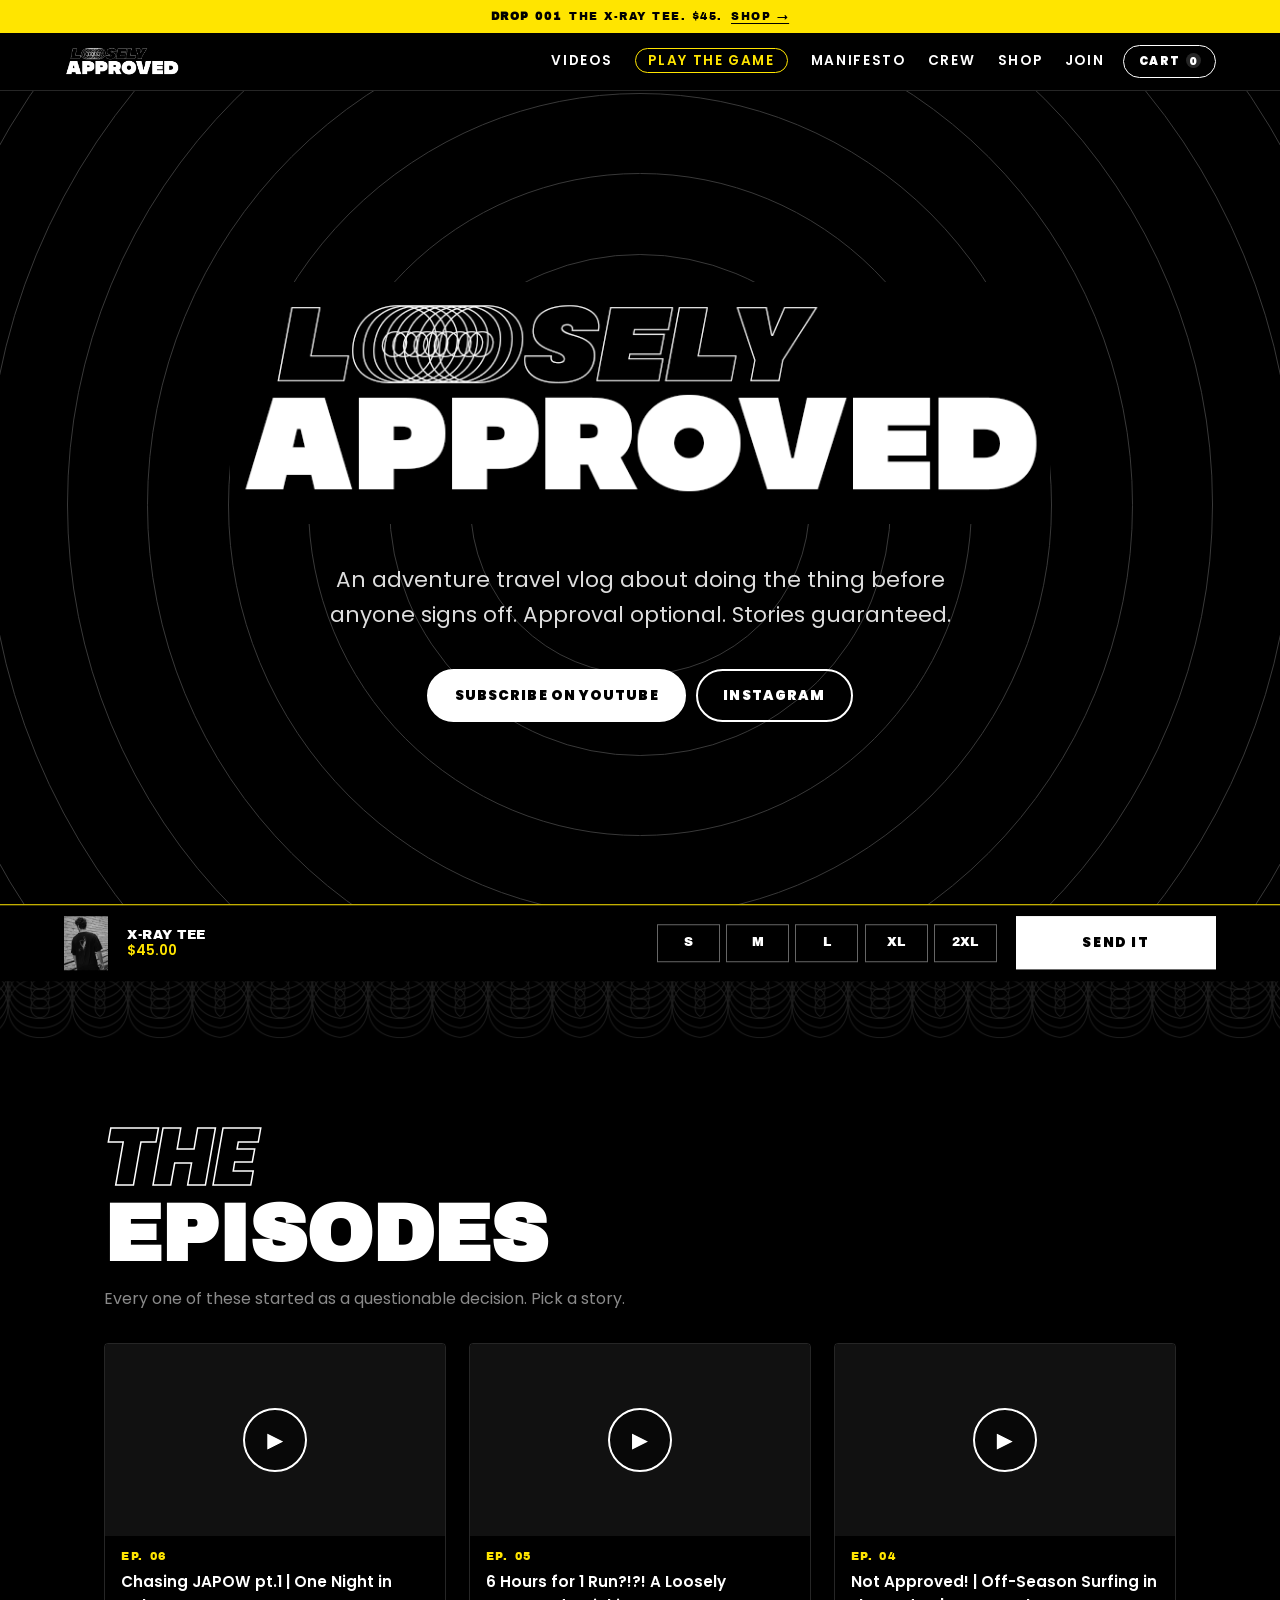
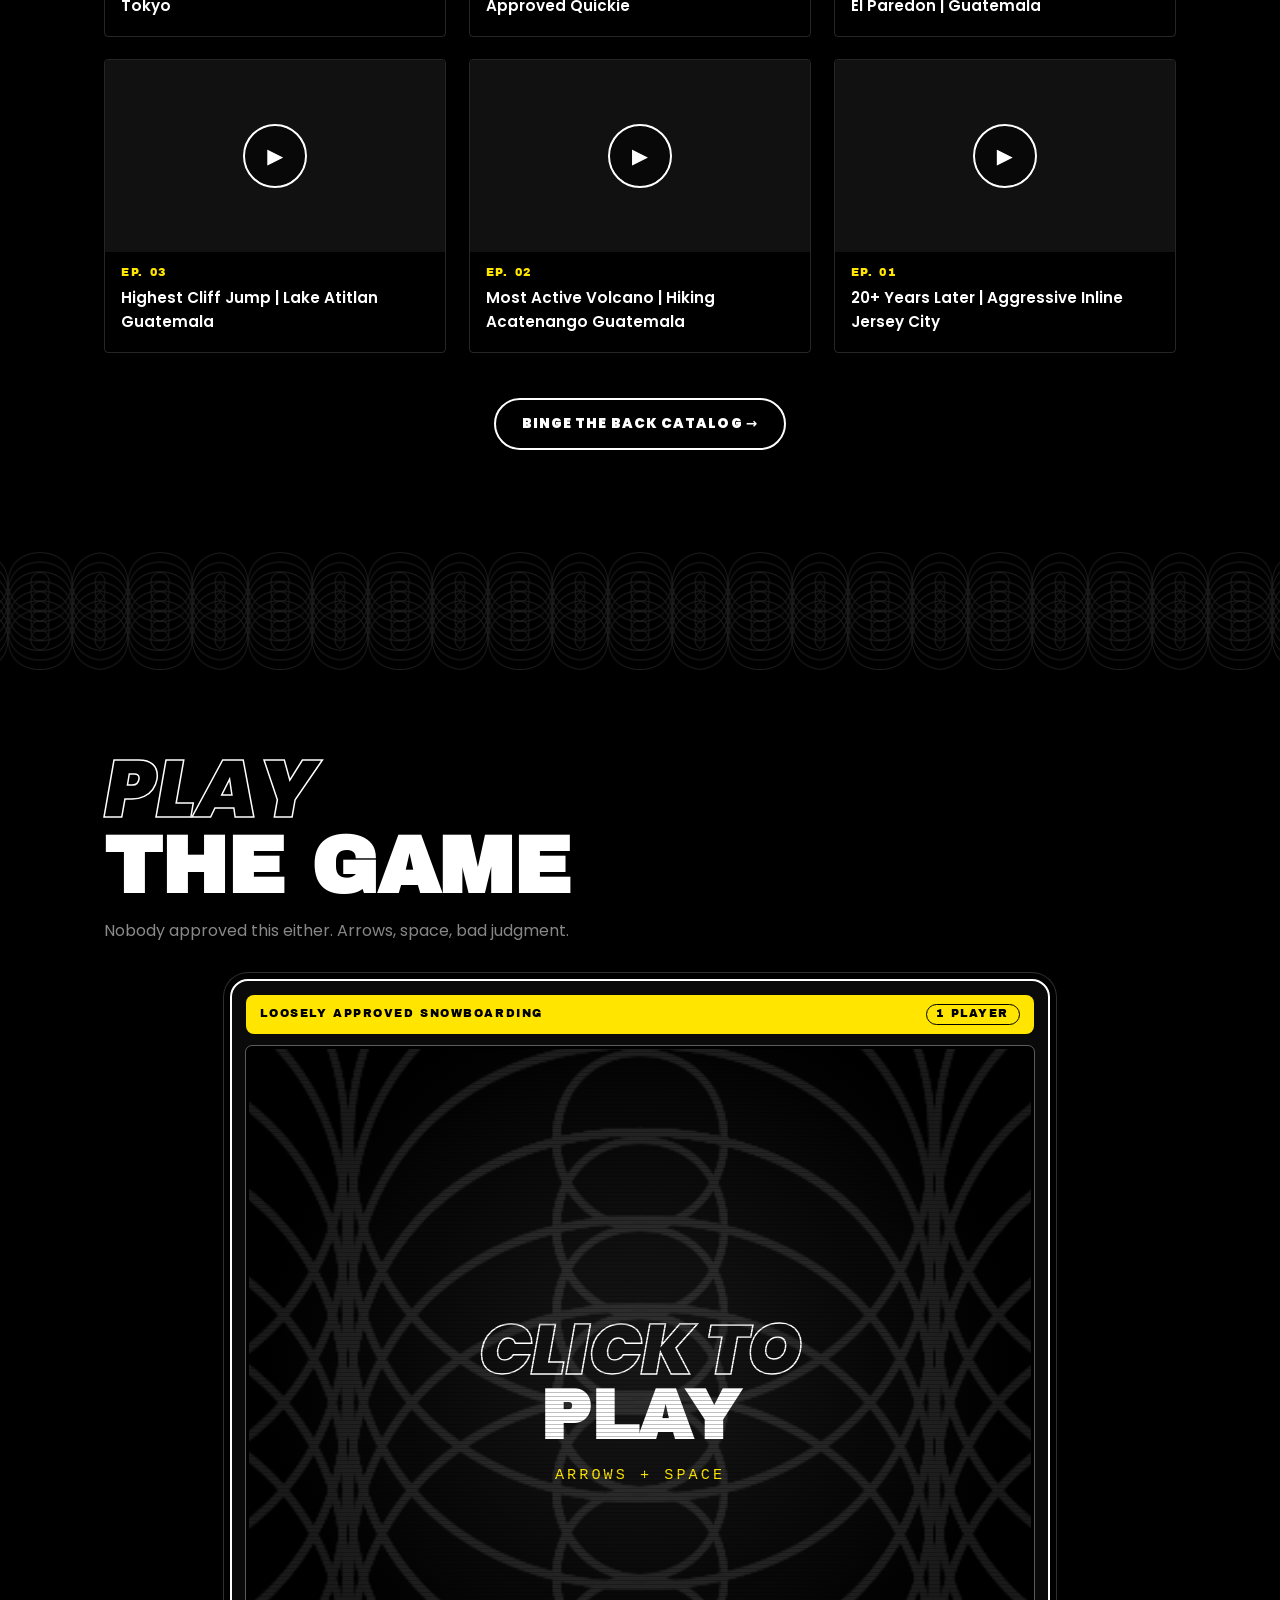
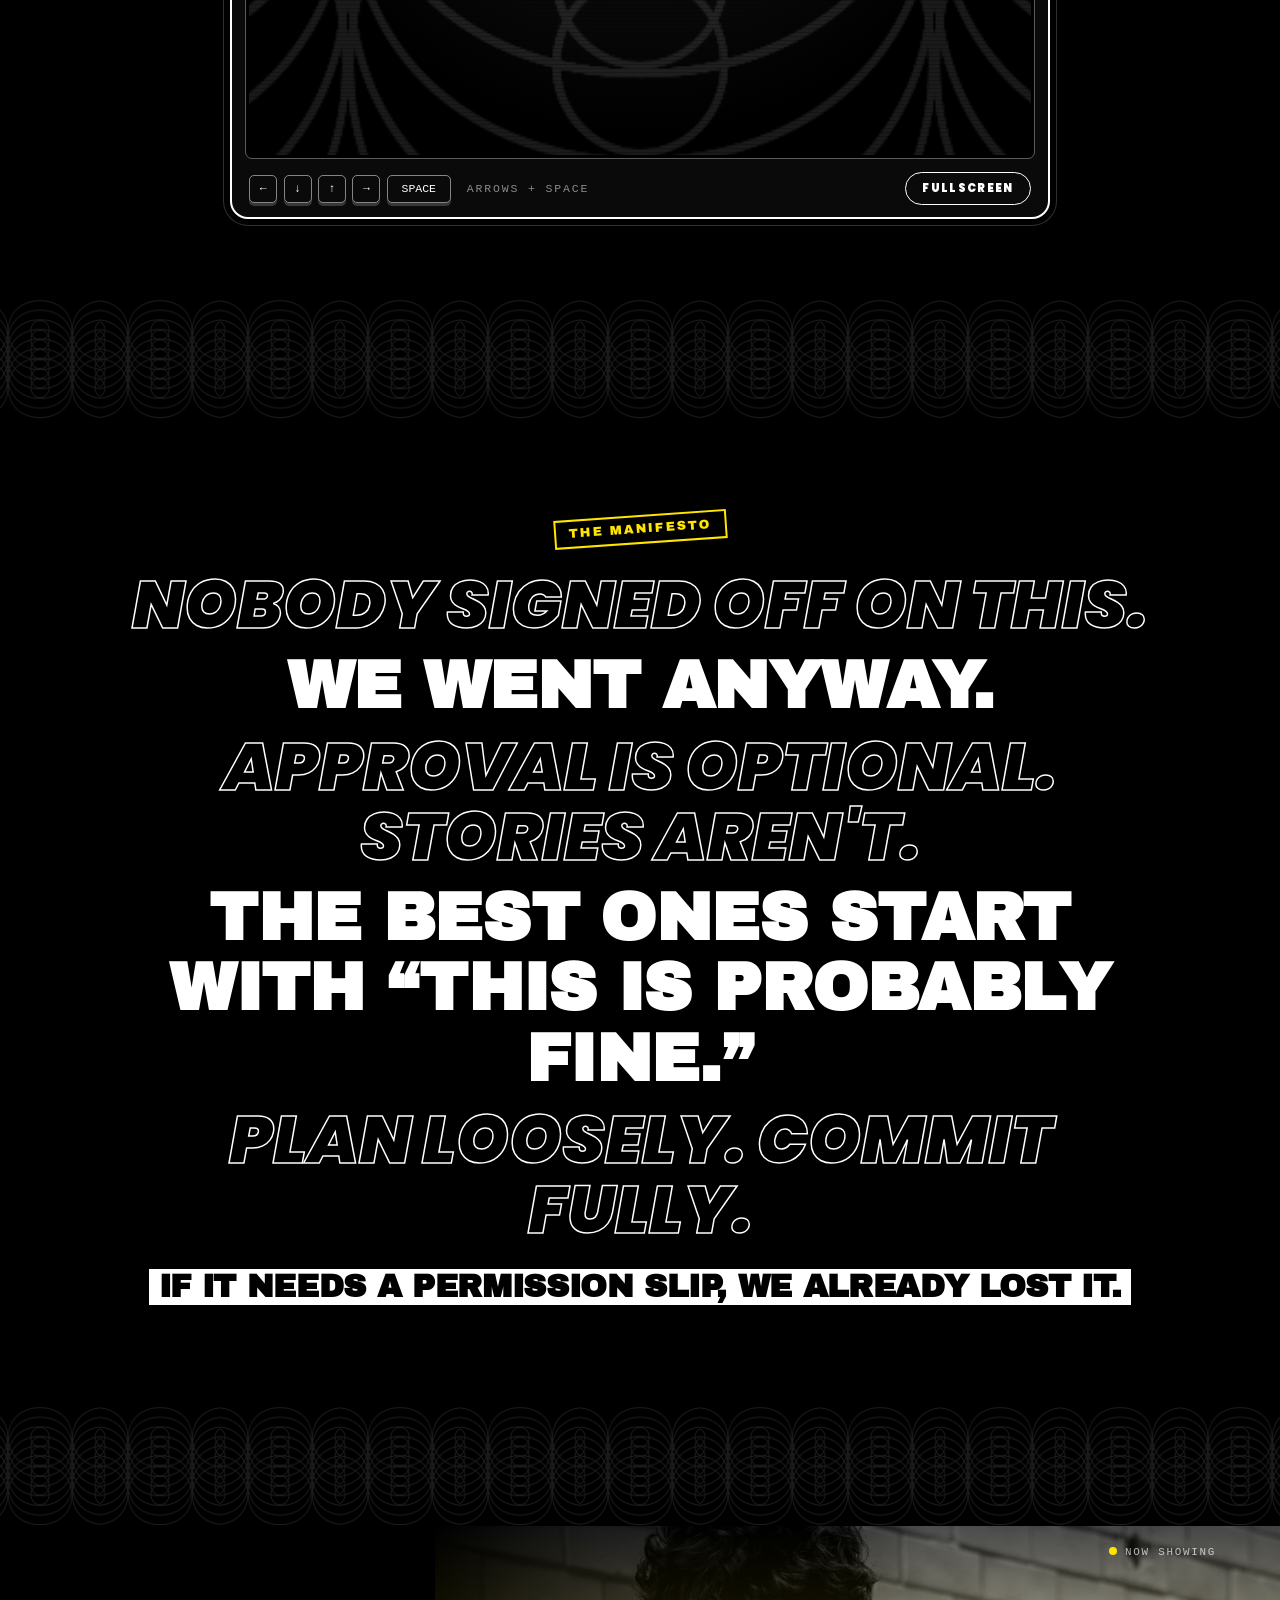
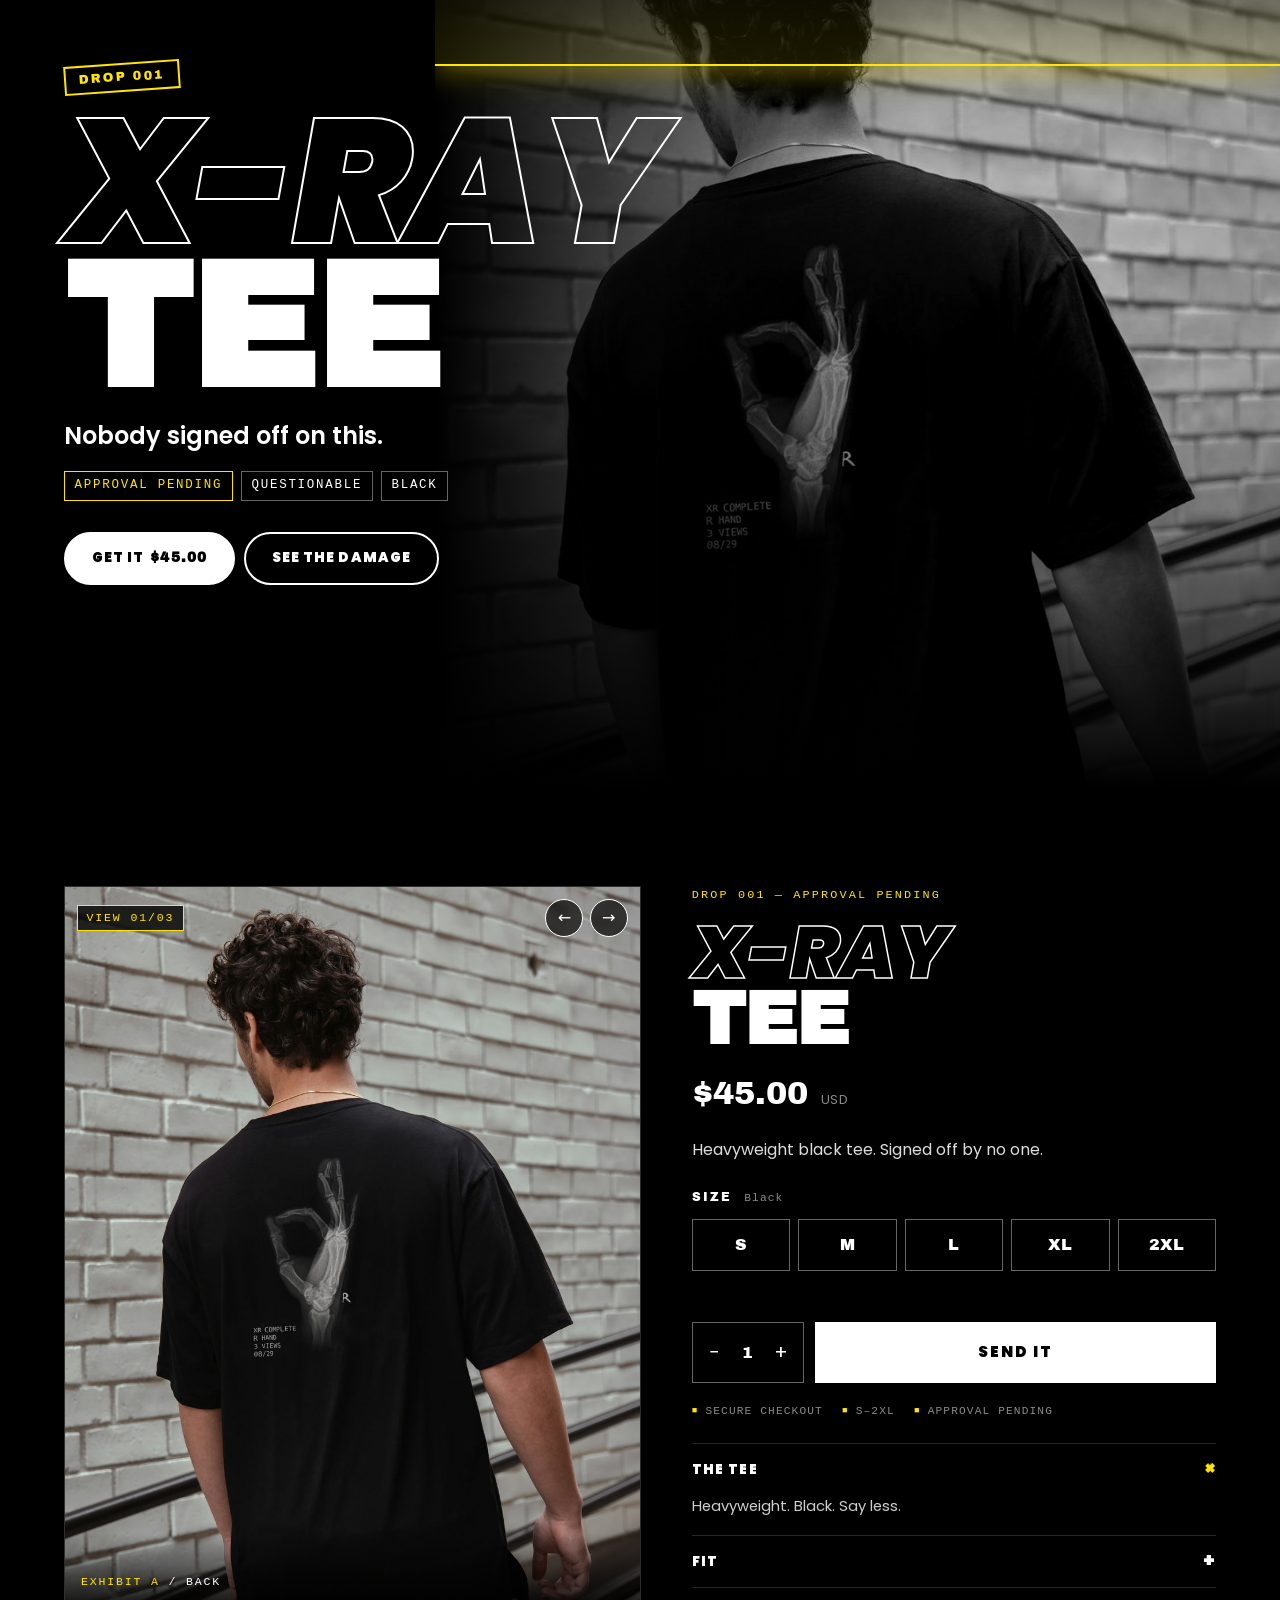
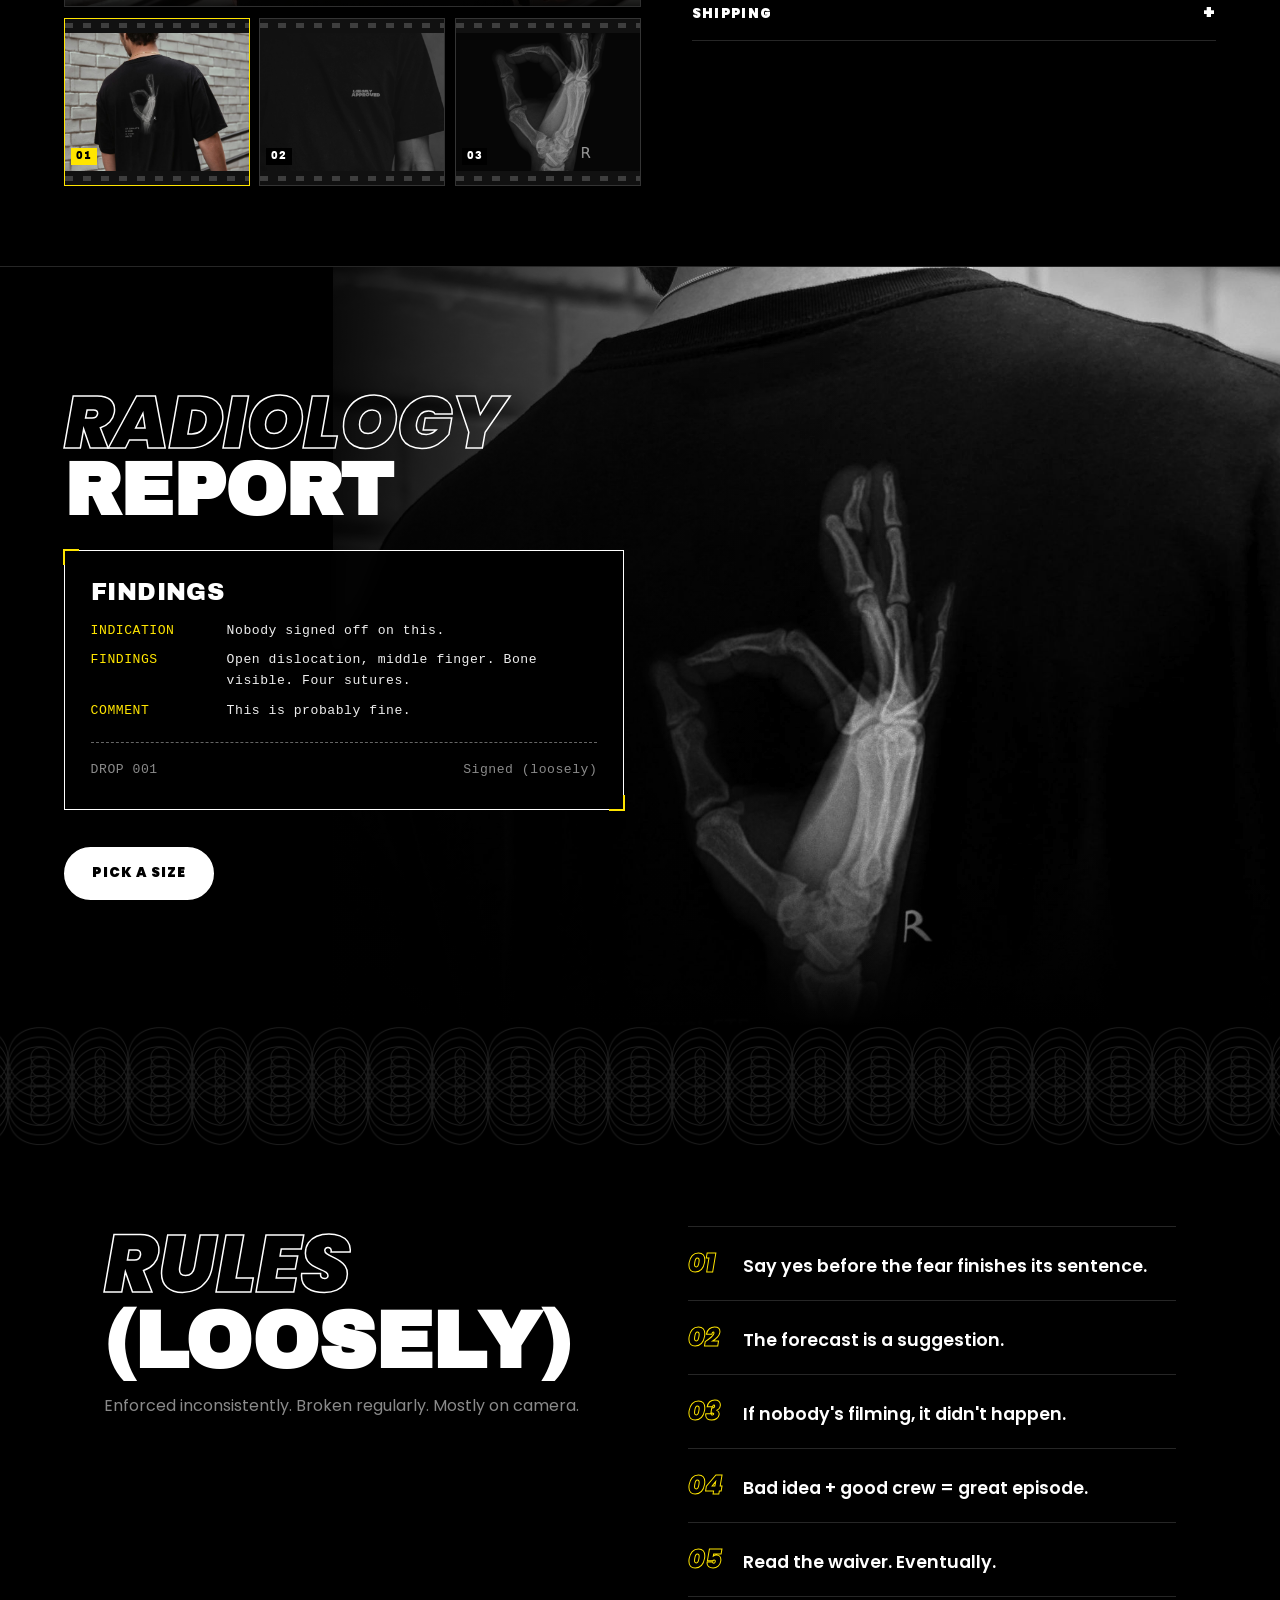
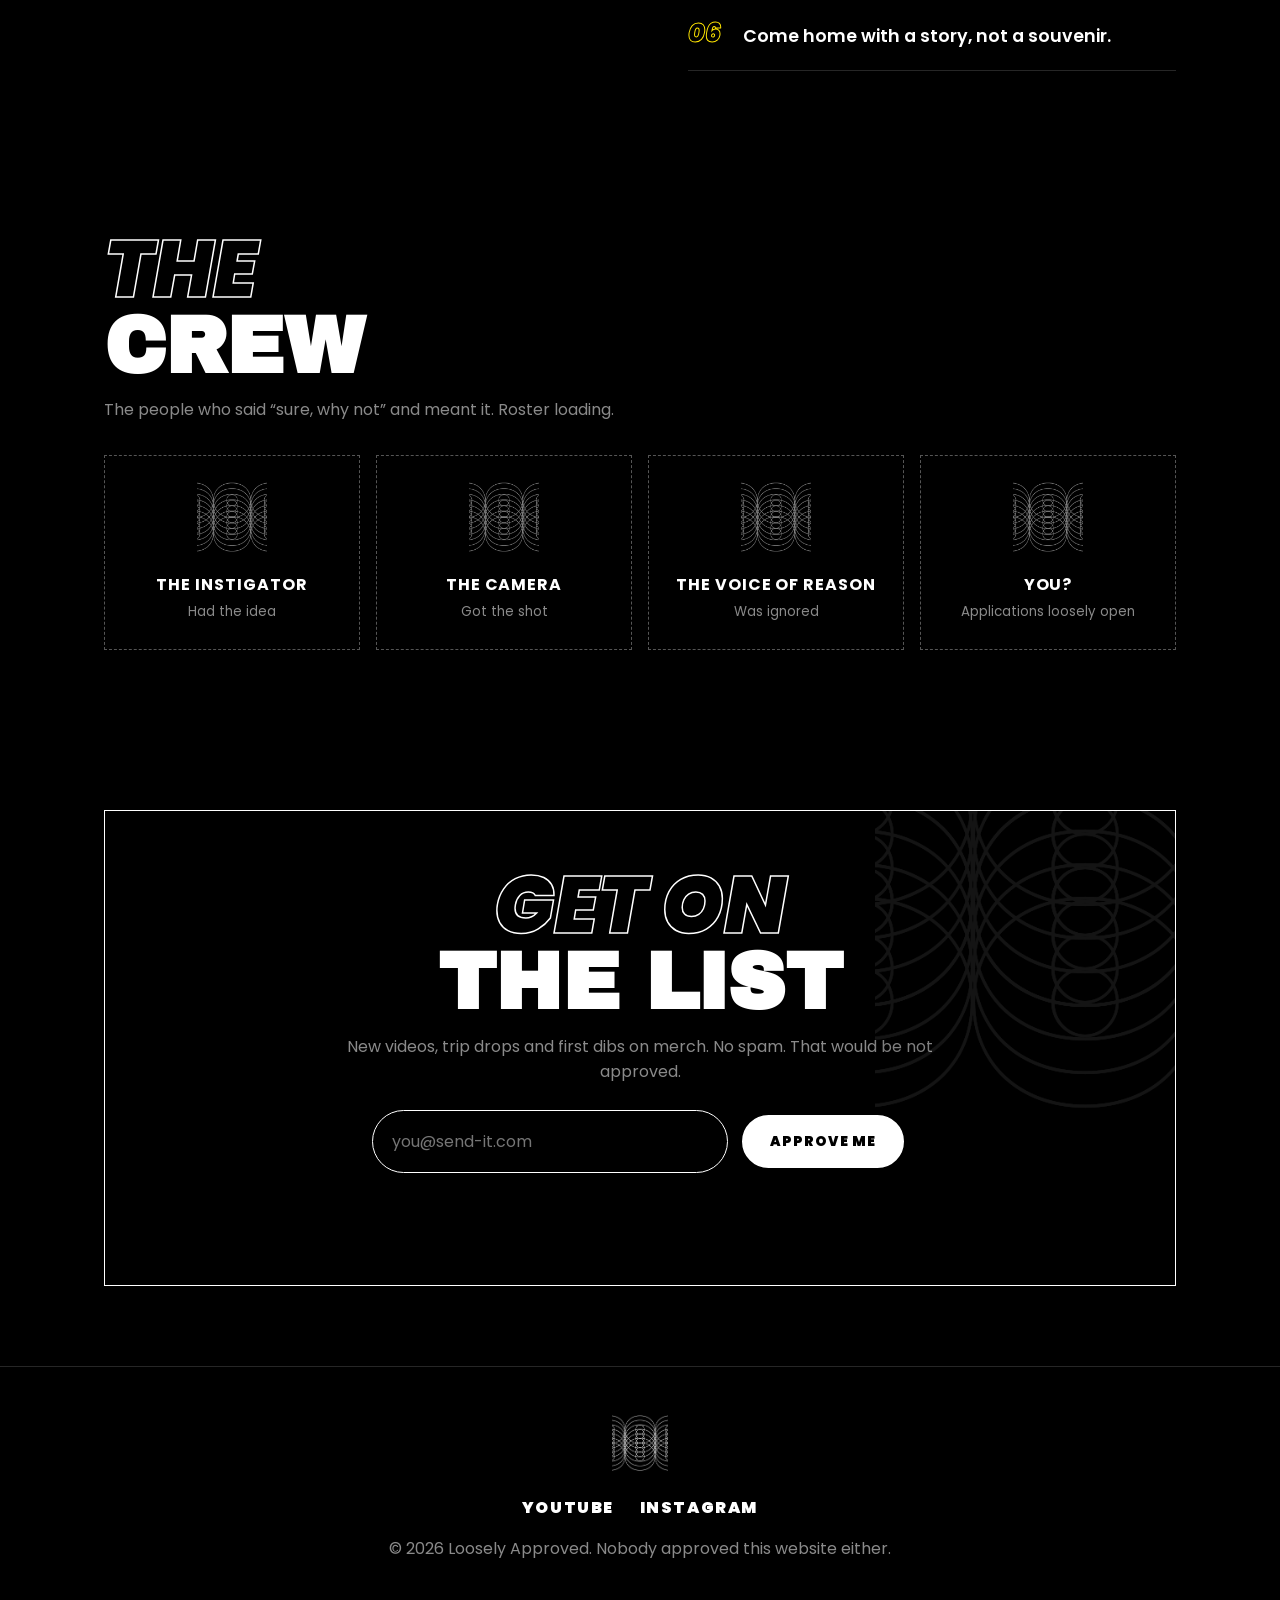
==== commit b3bc17ab: "Sync to la-16a405e7af@6153b74 (shop + game build)" ====
--- a/index.html
+++ b/index.html
@@ -1,7 +1,7 @@
 <!doctype html><html lang="en"><head><meta charset="utf-8"><meta name="robots" content="noindex,nofollow"><meta name="viewport" content="width=device-width,initial-scale=1">
 <title>Loosely Approved | Adventure & Action-Sports Travel Vlog</title>
 <meta name="description" content="Loosely Approved: an adventure travel vlog about doing the thing before anyone signs off. Approval optional. Stories guaranteed.">
-<meta name="theme-color" content="#000"><meta property="og:title" content="Loosely Approved"><meta property="og:image" content="logo.png">
+<script>document.documentElement.className+=" js"</script><meta name="theme-color" content="#000"><meta property="og:title" content="Loosely Approved"><meta property="og:image" content="logo.png">
 <link rel="icon" type="image/png" href="icon.png"><link rel="apple-touch-icon" href="icon.png">
 <style>
 @import url('https://fonts.googleapis.com/css2?family=Archivo+Black&family=Poppins:ital,wght@0,400;0,600;0,900;1,900&display=swap');
@@ -53,8 +53,6 @@
 .rules .num{font-family:Poppins;font-weight:900;font-style:italic;color:transparent;-webkit-text-stroke:1px var(--acc);font-size:1.6rem;min-width:2.2rem}
 .crew{display:grid;grid-template-columns:repeat(auto-fit,minmax(200px,1fr));gap:1rem}.member{border:1px dashed #ffffff55;padding:1.6rem;text-align:center}.member img{width:70px;opacity:.5;animation:spin 40s linear infinite}.member b{display:block;margin-top:.8rem;text-transform:uppercase;letter-spacing:.06em}.member small{color:var(--mut)}
 .ep{display:block;padding:.8rem 1rem 0;font-family:'Archivo Black';letter-spacing:.15em;font-size:.7rem;color:var(--acc)}.card h3{padding-top:.2rem}
-.tee{width:220px;height:240px;margin:0 auto 1.8rem;background:#111;border:1px solid #fff;clip-path:polygon(25% 0,40% 6%,60% 6%,75% 0,100% 14%,90% 34%,80% 30%,80% 100%,20% 100%,20% 30%,10% 34%,0 14%);display:flex;flex-direction:column;justify-content:center;font-size:1.3rem;line-height:1}
-.tee .outline{-webkit-text-stroke:1px #fff}
 /* ---- arcade cabinet ---- */
 .play-link{color:var(--acc)!important;border:1.5px solid var(--acc);border-radius:999px;padding:.12rem .8rem;margin-left:1.2rem}
 nav .links a.play-link:hover{background:var(--acc);color:#000!important;-webkit-text-stroke:0}
@@ -83,8 +81,10 @@
 @media(pointer:coarse){.cab-screen{aspect-ratio:9/16;max-height:82svh}.keys{display:none}.cab-deck{justify-content:flex-end}}
 @media(prefers-reduced-motion:reduce){.cab-start .cs-big{animation:none}}
 @media(prefers-reduced-motion:reduce){*{animation:none!important}}
-</style></head><body>
-<nav><a href="#top"><img src="logo.png" alt="Loosely Approved"></a><div class="links"><a href="#videos">Videos</a><a class="play-link keep" href="#play">Play the Game</a><a href="#manifesto">Manifesto</a><a href="#crew">Crew</a><a href="#merch">Merch</a><a class="cta" href="#signup">Join</a></div></nav>
+@media(prefers-reduced-motion:reduce){*{animation:none!important}}
+</style><link rel="stylesheet" href="shop.css"></head><body>
+<aside class="annc"><a href="#drop"><b>Drop 001</b><span>The X-Ray Tee. $45.</span><u>Shop →</u></a></aside>
+<nav><a href="#top"><img src="logo.png" alt="Loosely Approved"></a><div class="links"><a href="#videos">Videos</a><a class="play-link keep" href="#play">Play the Game</a><a href="#manifesto">Manifesto</a><a href="#crew">Crew</a><a href="#drop">Shop</a><a class="cta" href="#signup">Join</a><button class="cartbtn" type="button" data-cart-open aria-label="Open cart">Cart<span class="cc">0</span></button></div></nav>
 <header class="hero" id="top"><div class="rings" aria-hidden="true"><i style="width:100%;height:100%;animation-delay:-0.0s"></i><i style="width:91%;height:91%;animation-delay:-0.6s"></i><i style="width:82%;height:82%;animation-delay:-1.2s"></i><i style="width:73%;height:73%;animation-delay:-1.7999999999999998s"></i><i style="width:64%;height:64%;animation-delay:-2.4s"></i><i style="width:55%;height:55%;animation-delay:-3.0s"></i><i style="width:46%;height:46%;animation-delay:-3.5999999999999996s"></i><i style="width:37%;height:37%;animation-delay:-4.2s"></i><i style="width:28%;height:28%;animation-delay:-4.8s"></i><i style="width:19%;height:19%;animation-delay:-5.3999999999999995s"></i></div><div style="position:relative">
 <h1 style="margin:0"><img class="logo" src="logo.png" alt="Loosely Approved" width="853" height="251"></h1>
 <p class="tag">An adventure travel vlog about doing the thing before anyone signs off. Approval optional. Stories guaranteed.</p>
@@ -101,13 +101,86 @@
 <div class="divider" aria-hidden="true"></div>
 <section id="manifesto" class="manifesto"><div class="stamp">THE MANIFESTO</div><div class="lines"><p class="outline">Nobody signed off on this.</p><p class="solid">We went anyway.</p><p class="outline">Approval is optional. Stories aren't.</p><p class="solid">The best ones start with “this is probably fine.”</p><p class="outline">Plan loosely. Commit fully.</p><p class="solid">If it needs a permission slip, we already lost it.</p></div></section>
 <div class="divider" aria-hidden="true"></div>
+<section id="drop" class="drop" aria-labelledby="drop-h">
+<div class="drop-hero">
+<div class="dh-img"><img src="img/tee-back-1000.jpg" srcset="img/tee-back-1000.jpg 1000w, img/tee-back-2000.jpg 2000w" sizes="(min-width:900px) 66vw, 100vw" alt="Model in the black tee, seen from behind" fetchpriority="high"><i class="scan" aria-hidden="true"></i></div>
+<div class="corner tr" aria-hidden="true"><i></i>Now showing</div>
+<div class="dh-copy">
+<div class="stamp">DROP 001</div>
+<h2 id="drop-h"><span class="outline">X-Ray</span><span class="solid">Tee</span></h2>
+<p class="dh-line">Nobody signed off on this.</p>
+<ul class="dh-meta" aria-label="Drop details"><li>Approval pending</li><li>Questionable</li><li>Black</li></ul>
+<div class="dh-cta"><a class="btn" href="#buy">Get it <span class="dh-price" data-price>$45</span></a><a class="btn ghost" href="#report">See the damage</a></div>
+</div>
+</div>
+
+<div class="buy" id="buy"><div class="buy-in">
+<div class="gal rv">
+<div class="stage" id="stage" tabindex="0" role="group" aria-roledescription="carousel" aria-label="X-Ray Tee photos">
+<figure class="slide"><img src="img/tee-back-1000.jpg" alt="The tee from behind" loading="lazy"><figcaption><b>Exhibit A</b> / Back</figcaption></figure>
+<figure class="slide"><img src="img/tee-front.jpg" alt="The tee from the front" loading="lazy"><figcaption><b>Exhibit B</b> / Front</figcaption></figure>
+<figure class="slide"><img src="img/tee-film.jpg" alt="Close-up of the artwork" loading="lazy"><figcaption><b>Exhibit C</b> / The scan</figcaption></figure>
+</div>
+<div class="stage-ui"><span class="vcount" aria-live="polite">VIEW <span id="view-cur">01</span>/03</span><div class="gnav"><button type="button" id="g-prev" aria-label="Previous photo">&larr;</button><button type="button" id="g-next" aria-label="Next photo">&rarr;</button></div></div>
+<div class="strip" role="group" aria-label="Choose a view">
+<button type="button" class="on"><img src="img/tee-back-1000.jpg" alt="" loading="lazy"><span>01</span></button>
+<button type="button"><img src="img/tee-front.jpg" alt="" loading="lazy"><span>02</span></button>
+<button type="button"><img src="img/tee-film.jpg" alt="" loading="lazy"><span>03</span></button>
+</div>
+</div>
+
+<div class="panel rv">
+<p class="kicker">DROP 001 &mdash; APPROVAL PENDING</p>
+<h3 class="ptitle"><span class="outline">X-Ray</span><span class="solid">Tee</span></h3>
+<div class="price"><b data-price>$45.00</b><small>USD</small></div>
+<p class="pdesc">Heavyweight black tee. Signed off by no one.</p>
+<fieldset class="sizes"><legend>Size <em>Black</em></legend>
+<div class="chips">
+<label class="chip"><input type="radio" name="size" value="S"><span>S</span></label>
+<label class="chip"><input type="radio" name="size" value="M"><span>M</span></label>
+<label class="chip"><input type="radio" name="size" value="L"><span>L</span></label>
+<label class="chip"><input type="radio" name="size" value="XL"><span>XL</span></label>
+<label class="chip"><input type="radio" name="size" value="2XL"><span>2XL</span></label>
+</div></fieldset>
+<p id="size-note" aria-live="polite"></p>
+<div class="buyrow"><div class="qty" role="group" aria-label="Quantity"><button type="button" id="qty-dec" aria-label="Decrease quantity">&minus;</button><output id="qty">1</output><button type="button" id="qty-inc" aria-label="Increase quantity">+</button></div><button type="button" class="btn atc">Send it</button></div>
+<ul class="trust"><li>Secure checkout</li><li>S&ndash;2XL</li><li>Approval pending</li></ul>
+<details class="acc" open><summary>The tee</summary><p>Heavyweight. Black. Say less.</p></details>
+<details class="acc"><summary>Fit</summary><p>S to 2XL. Between sizes? Go bigger. Bad decisions need room. Size chart on the way.</p></details>
+<details class="acc"><summary>Shipping</summary><p>Shipping and taxes at checkout. Arrival time: loosely estimated.</p></details>
+</div>
+</div></div>
+
+<div class="report" id="report">
+<img src="img/tee-macro.jpg" alt="" loading="lazy">
+<div class="rp-in">
+<h3 class="rp-big solid rv"><span class="outline">Radiology</span>Report</h3>
+<div class="rp-card rv"><h3>Findings</h3>
+<dl><dt>Indication</dt><dd>Nobody signed off on this.</dd><dt>Findings</dt><dd>Open dislocation, middle finger. Bone visible. Four sutures.</dd><dt>Comment</dt><dd>This is probably fine.</dd></dl>
+<div class="sig"><span>DROP 001</span><span>Signed (loosely)</span></div></div>
+<p class="rp-cta rv"><a class="btn" href="#buy">Pick a size</a></p>
+</div></div>
+</section>
+<div class="divider" aria-hidden="true"></div>
 <section id="rules" class="about"><div><h2><span class="outline">Rules</span><span class="solid">(Loosely)</span></h2><p class="sub">Enforced inconsistently. Broken regularly. Mostly on camera.</p></div><ol class="rules"><li><span class="num">01</span>Say yes before the fear finishes its sentence.</li><li><span class="num">02</span>The forecast is a suggestion.</li><li><span class="num">03</span>If nobody's filming, it didn't happen.</li><li><span class="num">04</span>Bad idea + good crew = great episode.</li><li><span class="num">05</span>Read the waiver. Eventually.</li><li><span class="num">06</span>Come home with a story, not a souvenir.</li></ol></section>
 <section id="crew"><h2><span class="outline">The</span><span class="solid">Crew</span></h2><p class="sub">The people who said “sure, why not” and meant it. Roster loading.</p>
 <div class="crew"><div class="member"><img src="icon.png" alt=""><b>The Instigator</b><small>Had the idea</small></div><div class="member"><img src="icon.png" alt=""><b>The Camera</b><small>Got the shot</small></div><div class="member"><img src="icon.png" alt=""><b>The Voice of Reason</b><small>Was ignored</small></div><div class="member"><img src="icon.png" alt=""><b>You?</b><small>Applications loosely open</small></div></div></section>
-<section id="merch"><div class="box"><div class="stamp">DROP 001</div><h2><span class="outline">Approval</span><span class="solid">Pending</span></h2><p class="sub" style="margin:0 auto 1.6rem">The first tee. Heavyweight black, white print, legally a shirt. Still waiting on sign-off from someone, somewhere.</p><div class="tee" aria-hidden="true"><span class="outline">Approval</span><span class="solid">Pending</span></div><a class="btn ghost" href="#" onclick="return false" aria-disabled="true">Shop (soon-ish)</a></div></section>
 <section id="signup"><div class="box"><h2><span class="outline">Get on</span><span class="solid">the list</span></h2><p class="sub" style="margin:0 auto 1.6rem">New videos, trip drops and first dibs on merch. No spam. That would be not approved.</p>
 <form onsubmit="event.preventDefault();document.getElementById('msg').textContent='You\'re (loosely) approved. Signup goes live soon.';this.reset()"><input type="email" required placeholder="you@send-it.com" aria-label="Email"><button class="btn" type="submit">Approve me</button></form><p id="msg"></p></div></section>
 <footer><img src="icon.png" alt=""><p class="soc"><a href="https://www.youtube.com/@looselyapproved" target="_blank" rel="noopener">YouTube</a><a href="https://www.instagram.com/looselyapproved/" target="_blank" rel="noopener">Instagram</a></p><p>© <span id="yr">2026</span> Loosely Approved. Nobody approved this website either.</p></footer>
+<div class="sbar" id="sbar" aria-hidden="true"><div class="sb-in"><img src="img/tee-back-1000.jpg" alt="" width="44" height="54"><div class="sb-t"><b>X-Ray Tee</b><span data-price>$45.00</span></div>
+<div class="sb-sizes" role="group" aria-label="Size"><button type="button" data-size="S" aria-pressed="false">S</button><button type="button" data-size="M" aria-pressed="false">M</button><button type="button" data-size="L" aria-pressed="false">L</button><button type="button" data-size="XL" aria-pressed="false">XL</button><button type="button" data-size="2XL" aria-pressed="false">2XL</button></div>
+<button type="button" class="btn sb-add">Send it</button></div></div>
+<div class="overlay" id="overlay" data-cart-close hidden></div>
+<aside class="drawer" id="drawer" role="dialog" aria-modal="true" aria-labelledby="cart-h" aria-hidden="true">
+<header><h3 id="cart-h" class="solid"><span class="outline">Your</span>Cart <small>(<span class="cc">0</span>)</small></h3><button type="button" id="cart-close" data-cart-close aria-label="Close cart">&#10005;</button></header>
+<div class="demo-banner" id="demo-banner" hidden>Preview</div>
+<ul class="lines" id="cart-lines"></ul>
+<div class="empty" id="cart-empty"><img src="icon.png" alt="" width="56" style="opacity:.5"><p class="big solid">Nothing here.</p><p>Not approved. Not even loosely.</p><a class="btn ghost" href="#buy" data-cart-close>Fix that</a></div>
+<footer id="cart-foot" hidden><div class="sub-row"><span>Subtotal</span><b id="cart-sub">$0.00</b></div><p class="fine">Shipping &amp; taxes at checkout.</p><button type="button" class="btn" id="checkout">Get approved</button></footer>
+</aside>
+<div id="toast" role="status" aria-live="polite"></div>
+<script src="shop-config.js"></script><script src="shop.js"></script>
 <script>document.getElementById('yr').textContent=new Date().getFullYear();
 document.querySelectorAll('.thumb').forEach(a=>a.addEventListener('click',e=>{e.preventDefault();a.parentNode.innerHTML='<iframe src="https://www.youtube-nocookie.com/embed/'+a.dataset.id+'?autoplay=1" allow="autoplay; encrypted-media; picture-in-picture" allowfullscreen></iframe>'}));
 (function(){var g=document.getElementById('game'),st=document.getElementById('start'),scr=document.getElementById('screen'),fs=document.getElementById('fs'),on=false;
--- a/shop.css
+++ b/shop.css
@@ -0,0 +1,195 @@
+/* Loosely Approved — Drop 001 shop styles. Monochrome + yellow (#FFE500). */
+:root{--mono:ui-monospace,'SF Mono',SFMono-Regular,Menlo,Consolas,monospace;--ease:cubic-bezier(.2,.8,.2,1)}
+html.lock{overflow:hidden}
+.rv{opacity:1;transform:none}
+html.js .rv{opacity:0;transform:translateY(28px);transition:opacity .8s var(--ease),transform .8s var(--ease)}
+html.js .rv.in{opacity:1;transform:none}
+
+/* announcement bar + nav cart */
+.annc{background:var(--acc);color:#000;text-align:center;font-family:'Archivo Black';text-transform:uppercase;letter-spacing:.14em;font-size:.68rem;padding:.5rem 4vw}
+.annc a{color:#000;text-decoration:none;display:block}.annc b{margin-right:.5rem}.annc u{margin-left:.5rem;text-underline-offset:3px}
+.annc span{white-space:nowrap}
+.cartbtn{position:relative;margin-left:1.2rem;background:transparent;color:#fff;border:1.5px solid #fff;border-radius:999px;padding:.38rem .9rem;font-weight:900;font-size:.72rem;letter-spacing:.12em;text-transform:uppercase;transition:.2s}
+.cartbtn:hover{background:var(--acc);border-color:var(--acc);color:#000}
+.cartbtn .cc{display:inline-grid;place-items:center;min-width:1.35em;height:1.35em;margin-left:.35rem;border-radius:99px;background:#ffffff26;font-size:.68rem}
+.cartbtn .cc.has{background:var(--acc);color:#000}
+nav .links .cartbtn{text-decoration:none}
+
+/* ===== drop wrapper (full bleed) ===== */
+section.drop{max-width:none;padding:0;margin:0;overflow:hidden}
+.drop-hero{position:relative;min-height:min(100svh,880px);display:flex;align-items:flex-end;background:#000;isolation:isolate}
+.dh-img{position:absolute;inset:0;z-index:-1;overflow:hidden}
+.dh-img img{width:100%;height:100%;object-fit:cover;object-position:50% 42%;filter:grayscale(1) contrast(1.12) brightness(.92);transform:scale(1.04);animation:kb 18s ease-in-out infinite alternate}
+@keyframes kb{to{transform:scale(1.12) translateY(-1.5%)}}
+.dh-img::after{content:"";position:absolute;inset:0;background:linear-gradient(0deg,#000 4%,#000c 28%,#0000 62%),linear-gradient(180deg,#0009,#0000 22%)}
+.scan{position:absolute;left:0;right:0;top:0;height:140px;pointer-events:none;background:linear-gradient(180deg,#FFE50000,#FFE5001c);border-bottom:2px solid var(--acc);box-shadow:0 8px 26px #FFE50055;animation:scan 7.5s linear infinite;z-index:1}
+@keyframes scan{0%{transform:translateY(-140px)}100%{transform:translateY(100vh)}}
+.dh-copy{position:relative;width:100%;padding:0 5vw 3rem;max-width:1400px;margin:auto}
+.drop-hero .stamp{margin-bottom:1.1rem}
+.drop-hero h2{font-size:clamp(4rem,19vw,11rem);line-height:.82;margin:0 0 1.2rem;letter-spacing:-.02em}
+.drop-hero h2 .outline{-webkit-text-stroke:2px #fff;white-space:nowrap}
+.dh-line{font-size:clamp(1.05rem,2.6vw,1.5rem);font-weight:600;max-width:520px;margin:0 0 1.2rem;color:#fff;line-height:1.35}
+.dh-meta{text-transform:uppercase;list-style:none;display:flex;flex-wrap:wrap;gap:.5rem;margin:0 0 1.6rem;padding:0;font-family:var(--mono);font-size:.78rem;letter-spacing:.14em}
+.dh-meta li{border:1px solid #ffffff66;padding:.25rem .6rem;background:#0008;backdrop-filter:blur(4px)}
+.dh-meta li:first-child{border-color:var(--acc);color:var(--acc)}
+.dh-cta .btn{margin-left:0;margin-right:.6rem}
+.dh-price{display:inline-block;margin-left:.2rem;font-family:'Archivo Black'}
+.corner{text-transform:uppercase;position:absolute;z-index:2;font-family:var(--mono);font-size:.68rem;letter-spacing:.16em;color:#ffffffb0;pointer-events:none}
+.corner.tr{top:1.1rem;right:5vw;text-align:right}.corner.tl{top:1.1rem;left:5vw}
+.corner i{display:inline-block;width:8px;height:8px;border-radius:50%;background:var(--acc);margin-right:.5rem;animation:blink 1.6s steps(2) infinite}
+@keyframes blink{50%{opacity:.15}}
+
+
+/* ===== buy ===== */
+.buy{background:#000}
+.buy-in{display:grid;grid-template-columns:minmax(0,1.1fr) minmax(0,1fr);gap:clamp(1.5rem,4vw,4rem);max-width:1400px;margin:auto;padding:5rem 5vw}
+.gal{position:relative;min-width:0}
+.stage{position:relative;display:flex;overflow-x:auto;scroll-snap-type:x mandatory;scrollbar-width:none;aspect-ratio:4/5;max-height:calc(100svh - 70px);background:#0b0b0b;border:1px solid var(--line);width:100%}
+.stage::-webkit-scrollbar{display:none}.stage:focus-visible{outline:2px solid var(--acc);outline-offset:3px}
+.slide{flex:0 0 100%;scroll-snap-align:center;position:relative;margin:0;overflow:hidden}
+.slide img{width:100%;height:100%;object-fit:cover;display:block}
+.slide figcaption{position:absolute;left:0;bottom:0;right:0;padding:2.5rem 1rem .9rem;background:linear-gradient(0deg,#000d,#0000);font-family:var(--mono);font-size:.72rem;letter-spacing:.16em;text-transform:uppercase;color:#fff}
+.slide figcaption b{color:var(--acc);font-weight:400}
+.stage-ui{position:absolute;top:0;left:0;right:0;display:flex;justify-content:space-between;align-items:center;padding:.8rem;pointer-events:none}
+.vcount{font-family:var(--mono);font-size:.72rem;letter-spacing:.16em;background:#000c;border:1px solid var(--acc);color:var(--acc);padding:.2rem .55rem}
+.gnav{pointer-events:auto;display:flex;gap:.4rem}
+.gnav button{width:38px;height:38px;border-radius:50%;border:1.5px solid #fff;background:#000a;color:#fff;font-size:1rem;display:grid;place-items:center;transition:.2s;backdrop-filter:blur(4px)}
+.gnav button:hover{background:var(--acc);border-color:var(--acc);color:#000}
+.strip{display:grid;grid-template-columns:repeat(3,1fr);gap:.6rem;margin-top:.7rem}
+.strip button{position:relative;padding:14px 0;background:#111;border:1px solid var(--line);color:#fff;transition:.2s;
+  background-image:repeating-linear-gradient(90deg,#ffffff30 0 8px,transparent 8px 18px),repeating-linear-gradient(90deg,#ffffff30 0 8px,transparent 8px 18px);background-size:100% 5px,100% 5px;background-position:0 4px,0 calc(100% - 4px);background-repeat:no-repeat}
+.strip button img{display:block;width:100%;aspect-ratio:4/3;object-fit:cover;filter:grayscale(1);opacity:.6;transition:.3s}
+.strip button span{position:absolute;left:6px;bottom:20px;font-family:'Archivo Black';font-size:.62rem;letter-spacing:.1em;background:#000;padding:.05rem .3rem}
+.strip button.on,.strip button:hover{border-color:var(--acc)}.strip button.on img,.strip button:hover img{opacity:1;filter:none}
+.strip button.on span{background:var(--acc);color:#000}
+
+.panel{align-self:start;position:sticky;top:5.5rem;min-width:0}
+.kicker{font-family:var(--mono);font-size:.74rem;letter-spacing:.18em;color:var(--acc);margin:0 0 .9rem}
+.ptitle{font-size:clamp(2.6rem,6vw,4.6rem);line-height:.9;margin:0 0 1rem}.ptitle .outline{display:block}
+.price{display:flex;align-items:baseline;gap:.8rem;margin-bottom:1.1rem}.price b{font-family:'Archivo Black';font-size:2rem;font-weight:400}
+.price small{color:var(--mut);font-size:.8rem;letter-spacing:.06em}
+.pdesc{color:#ddd;margin:0 0 1.6rem;max-width:520px}
+fieldset.sizes{border:0;padding:0;margin:0 0 1rem}
+.sizes legend{padding:0;font-family:'Archivo Black';font-size:.75rem;letter-spacing:.16em;text-transform:uppercase;margin-bottom:.7rem;display:flex;gap:.8rem;align-items:baseline;width:100%}
+.sizes legend em{font-style:normal;font-family:var(--mono);color:var(--mut);font-size:.7rem;letter-spacing:.1em;text-transform:none;font-weight:400}
+.chips{display:grid;grid-template-columns:repeat(5,1fr);gap:.5rem}
+.chip{position:relative;display:block}
+.chip input{position:absolute;inset:0;opacity:0;cursor:pointer;width:100%;height:100%;margin:0}
+.chip span{display:grid;place-items:center;height:52px;border:1.5px solid #ffffff66;font-family:'Archivo Black';letter-spacing:.04em;transition:.18s}
+.chip:hover span{border-color:#fff}.chip input:checked+span{background:var(--acc);border-color:var(--acc);color:#000}
+.chip input:focus-visible+span{outline:2px solid var(--acc);outline-offset:3px}
+.chip.so span{opacity:.35;text-decoration:line-through}.chip input:disabled{cursor:not-allowed}
+.need{animation:shake .45s}.need .chip span{border-color:var(--acc)}
+@keyframes shake{20%,60%{transform:translateX(-6px)}40%,80%{transform:translateX(6px)}}
+#size-note{min-height:1.4em;margin:.1rem 0 1rem;font-size:.82rem;color:var(--mut);font-family:var(--mono)}
+.buyrow{display:flex;gap:.7rem;align-items:stretch}
+.qty,.step{display:inline-flex;align-items:center;border:1.5px solid #ffffff66}
+.qty button,.step button{width:44px;background:transparent;border:0;color:#fff;font-size:1.2rem;line-height:1}.qty button:hover,.step button:hover{background:#fff;color:#000}
+.qty output,.step output{min-width:2ch;text-align:center;font-family:'Archivo Black'}
+.atc,.sb-add{flex:1;margin:0;border-radius:0;font-size:.95rem;padding:1.05rem 1.4rem;letter-spacing:.12em;position:relative;overflow:hidden}
+.atc:hover,.sb-add:hover{background:var(--acc);border-color:var(--acc);color:#000;box-shadow:0 0 0 4px #FFE50033}
+.atc.busy,.sb-add.busy{opacity:.6;cursor:progress}
+.atc.busy::after,.sb-add.busy::after{content:"";position:absolute;inset:0;background:linear-gradient(90deg,transparent,#FFE500aa,transparent);animation:sweep 1s linear infinite}
+@keyframes sweep{from{transform:translateX(-100%)}to{transform:translateX(100%)}}
+.trust{list-style:none;margin:1.2rem 0 1.4rem;padding:0;display:flex;flex-wrap:wrap;gap:.4rem 1.2rem;font-family:var(--mono);font-size:.7rem;letter-spacing:.1em;color:var(--mut);text-transform:uppercase}
+.trust li::before{content:"\25A0";color:var(--acc);margin-right:.45rem;font-size:.55rem;vertical-align:middle}
+details.acc{border-top:1px solid var(--line)}details.acc:last-of-type{border-bottom:1px solid var(--line)}
+details.acc summary{list-style:none;cursor:pointer;padding:.95rem 0;font-weight:900;text-transform:uppercase;letter-spacing:.1em;font-size:.82rem;display:flex;justify-content:space-between}
+details.acc summary::-webkit-details-marker{display:none}details.acc summary::after{content:"+";font-size:1.2rem;line-height:1;transition:transform .25s}
+details.acc[open] summary::after{transform:rotate(45deg);color:var(--acc)}
+details.acc p{margin:0 0 1rem;color:#cfcfcf;font-size:.92rem}
+
+/* ===== radiology report band ===== */
+.report{position:relative;min-height:min(92svh,760px);display:flex;align-items:center;isolation:isolate;border-top:1px solid var(--line)}
+.report>img{position:absolute;inset:0;width:100%;height:100%;object-fit:cover;object-position:45% 50%;z-index:-2;filter:grayscale(1) contrast(1.1) brightness(1)}
+.report::after{content:"";position:absolute;inset:0;z-index:-1;background:linear-gradient(90deg,#000 6%,#000b 42%,#0000 80%),linear-gradient(0deg,#000,#0000 25%)}
+.rp-in{max-width:1400px;margin:auto;width:100%;padding:5rem 5vw}
+.rp-card{max-width:560px;border:1px solid #fff;background:#000c;backdrop-filter:blur(6px);padding:1.8rem 1.6rem;font-family:var(--mono);font-size:.82rem;letter-spacing:.04em;position:relative}
+.rp-card::before,.rp-card::after{content:"";position:absolute;width:14px;height:14px;border:2px solid var(--acc)}
+.rp-card::before{top:-2px;left:-2px;border-right:0;border-bottom:0}.rp-card::after{bottom:-2px;right:-2px;border-left:0;border-top:0}
+.rp-card h3{margin:0 0 1rem;font-family:'Archivo Black';font-weight:400;font-size:1.5rem;line-height:1;letter-spacing:.02em;text-transform:uppercase}
+.rp-card dl{margin:0;display:grid;grid-template-columns:7.5rem 1fr;gap:.55rem 1rem}
+.rp-card dt{color:var(--acc);text-transform:uppercase}.rp-card dd{margin:0;color:#eee}
+.rp-card .sig{margin-top:1.3rem;padding-top:1rem;border-top:1px dashed #ffffff66;display:flex;justify-content:space-between;color:var(--mut)}
+.rp-cta{margin:2rem 0 0}.rp-cta .btn{margin-left:0}
+.rp-big{font-size:clamp(2.2rem,6vw,4.6rem);line-height:.92;margin:0 0 1.6rem}.rp-big .outline{display:block}
+
+/* ===== sticky ATC ===== */
+.sbar{position:fixed;left:0;right:0;bottom:0;z-index:40;background:#000f;border-top:1px solid var(--acc);transform:translateY(105%);transition:transform .4s var(--ease);padding:.7rem 4vw calc(.7rem + env(safe-area-inset-bottom))}
+.sbar.on{transform:none}
+.sb-in{display:grid;grid-template-columns:auto 1fr;gap:.6rem .9rem;align-items:center;max-width:1400px;margin:auto}
+.sb-in img{width:44px;height:54px;object-fit:cover;filter:grayscale(1)}
+.sb-t{display:flex;flex-direction:column;line-height:1.2}.sb-t b{font-family:'Archivo Black';text-transform:uppercase;font-size:.82rem;font-weight:400;letter-spacing:.04em}.sb-t span{color:var(--acc);font-weight:600;font-size:.85rem}
+.sb-sizes{grid-column:1/-1;display:grid;grid-template-columns:repeat(5,1fr);gap:.4rem}
+.sb-sizes button{height:38px;background:transparent;border:1.5px solid #ffffff66;color:#fff;font-family:'Archivo Black';font-size:.78rem}
+.sb-sizes button.on{background:var(--acc);border-color:var(--acc);color:#000}.sb-sizes button:disabled{opacity:.3;text-decoration:line-through}
+.sb-sizes.need button{border-color:var(--acc)}
+.sb-add{grid-column:1/-1;flex:none;padding:.85rem 1rem;font-size:.85rem}
+@media(min-width:900px){
+  .sb-in{grid-template-columns:auto 1fr auto auto;gap:1.2rem}.sb-sizes{grid-column:auto;width:340px}.sb-add{grid-column:auto;min-width:200px}
+}
+
+/* ===== cart drawer ===== */
+.overlay{position:fixed;inset:0;background:#000b;backdrop-filter:blur(3px);z-index:90;opacity:0;transition:opacity .35s;pointer-events:none}
+.overlay.open{opacity:1;pointer-events:auto}
+.drawer{position:fixed;top:0;right:0;bottom:0;width:min(440px,100vw);z-index:100;background:#000;border-left:1px solid #fff;transform:translateX(102%);transition:transform .45s var(--ease);display:flex;flex-direction:column;overflow:hidden}
+.drawer.open{transform:none}
+.drawer::before{content:"";position:absolute;width:420px;height:420px;right:-150px;bottom:-120px;background:url(icon.png) center/contain no-repeat;opacity:.06;animation:spin 80s linear infinite;pointer-events:none}
+.drawer header{display:flex;justify-content:space-between;align-items:center;padding:1.1rem 1.3rem;border-bottom:1px solid var(--line);position:relative}
+.drawer header h3{margin:0;font-size:1.7rem;line-height:1;display:flex;gap:.5rem;align-items:baseline}.drawer header small{font-family:var(--mono);font-size:.8rem;color:var(--acc);font-weight:400}
+#cart-close{width:40px;height:40px;border-radius:50%;border:1.5px solid #fff;background:transparent;color:#fff;font-size:1rem}#cart-close:hover{background:var(--acc);border-color:var(--acc);color:#000}
+.demo-banner{font-family:var(--mono);font-size:.68rem;letter-spacing:.08em;background:#FFE50014;border-bottom:1px dashed var(--acc);color:var(--acc);padding:.6rem 1.3rem;text-transform:uppercase}
+.lines{list-style:none;margin:0;padding:0 1.3rem;overflow:auto;flex:1;position:relative}
+.line{display:grid;grid-template-columns:72px 1fr auto;gap:1rem;padding:1.1rem 0;border-bottom:1px solid var(--line);animation:pop .4s var(--ease)}
+@keyframes pop{from{opacity:0;transform:translateX(24px)}}
+.line img{width:72px;height:90px;object-fit:cover;filter:grayscale(1);border:1px solid var(--line)}
+.li-t{display:flex;flex-direction:column;gap:.15rem;align-items:flex-start}.li-t b{font-family:'Archivo Black';font-weight:400;text-transform:uppercase;font-size:.9rem}.li-t span{color:var(--mut);font-size:.82rem;font-family:var(--mono)}
+.step{margin-top:.5rem}.step button{width:32px;height:30px}.step output{min-width:2.4ch;font-size:.85rem}
+.li-p{text-align:right;font-weight:600;display:flex;flex-direction:column;justify-content:space-between;align-items:flex-end}
+.rm{background:none;border:0;color:var(--mut);font-size:.72rem;text-transform:uppercase;letter-spacing:.1em;text-decoration:underline;padding:0}.rm:hover{color:#fff}
+.empty{padding:3rem 1.3rem;text-align:center;flex:1;display:grid;align-content:center;justify-items:center;gap:.6rem;position:relative}
+.empty[hidden],.drawer footer[hidden],.demo-banner[hidden],.overlay[hidden]{display:none}
+.empty p{margin:0;color:var(--mut)}.empty .big{font-size:2.4rem;line-height:.95;color:#fff}
+.drawer footer{border-top:1px solid #fff;padding:1.1rem 1.3rem calc(1.1rem + env(safe-area-inset-bottom));text-align:left;color:#fff;position:relative;background:#000}
+.sub-row{display:flex;justify-content:space-between;align-items:baseline;font-family:'Archivo Black';text-transform:uppercase;letter-spacing:.08em;font-size:.85rem;margin-bottom:.4rem}.sub-row b{font-size:1.4rem;font-weight:400}
+.fine{margin:0 0 1rem;color:var(--mut);font-size:.78rem}
+#checkout{width:100%;margin:0;border-radius:0;font-size:.95rem;padding:1.05rem;background:var(--acc);border-color:var(--acc);color:#000;letter-spacing:.12em}
+#checkout:hover{background:#fff;border-color:#fff}
+#toast{position:fixed;left:50%;bottom:1.4rem;z-index:120;max-width:min(92vw,520px);transform:translate(-50%,300%);opacity:0;pointer-events:none;background:#fff;color:#000;font-weight:600;font-size:.88rem;padding:.8rem 1.2rem;border-left:6px solid var(--acc);transition:transform .4s var(--ease);box-shadow:0 10px 40px #000a}
+#toast.on{transform:translate(-50%,0);opacity:1}.sbar.on~#toast.on{bottom:8.5rem}
+
+@media(max-width:899px){
+  .buy-in{grid-template-columns:1fr;padding:0 0 6rem}
+  .gal{margin:0}.stage{border-inline:0;max-height:none}.strip{padding:0 4vw}
+  .panel{position:static;padding:1.6rem 5vw 0}
+  .drop-hero{display:block;min-height:0;padding-top:0}
+  .dh-img{position:relative;inset:auto;z-index:0;aspect-ratio:4/5;height:auto}
+  .dh-img img{object-position:50% 50%}
+  .dh-img::after{background:linear-gradient(0deg,#000 3%,#000d 14%,#0000 42%),linear-gradient(180deg,#0009,#0000 20%)}
+  .dh-copy{margin-top:-7.5rem;z-index:1;padding-bottom:2.8rem}
+  .annc span{white-space:normal}
+}
+@media(min-width:900px){
+  .dh-img{left:34%}.dh-img::after{background:linear-gradient(90deg,#000 0,#000a 18%,#0000 58%),linear-gradient(0deg,#000 2%,#0000 45%),linear-gradient(180deg,#0008,#0000 20%)}
+  .dh-copy{padding-bottom:5rem}
+  .drop-hero .dh-copy>*:not(h2){max-width:640px}
+  .drop-hero h2{max-width:none}
+  .sbar{padding-inline:5vw}
+  .report>img{left:26%;width:74%}
+  .report::after{background:linear-gradient(90deg,#000 22%,#000a 42%,#0000 70%),linear-gradient(0deg,#000,#0000 25%)}
+}
+@media(prefers-reduced-motion:reduce){
+  html.js .rv{opacity:1;transform:none}.drawer,.overlay,.sbar,#toast{transition:none}.dh-img img{animation:none;transform:none}.scan{display:none}.stage{scroll-behavior:auto}
+}
+
+/* nav fit on phones: logo + Play the Game + Join + Cart on one row */
+@media(max-width:760px){
+  nav{padding:.6rem 4vw;gap:.5rem;flex-wrap:nowrap}
+  nav img{height:27px}
+  nav .links{display:flex;align-items:center;white-space:nowrap}
+  nav .links a.cta,nav .links a.play-link,nav .links .cartbtn{margin-left:.5rem}
+  nav .links a.cta{font-size:.72rem;letter-spacing:.08em}
+  nav .links a.play-link{font-size:.62rem!important;padding:.1rem .5rem}
+  nav .links .cartbtn{padding:.28rem .6rem;font-size:.62rem;letter-spacing:.08em}
+  nav .links .cartbtn .cc{margin-left:.3rem}
+}
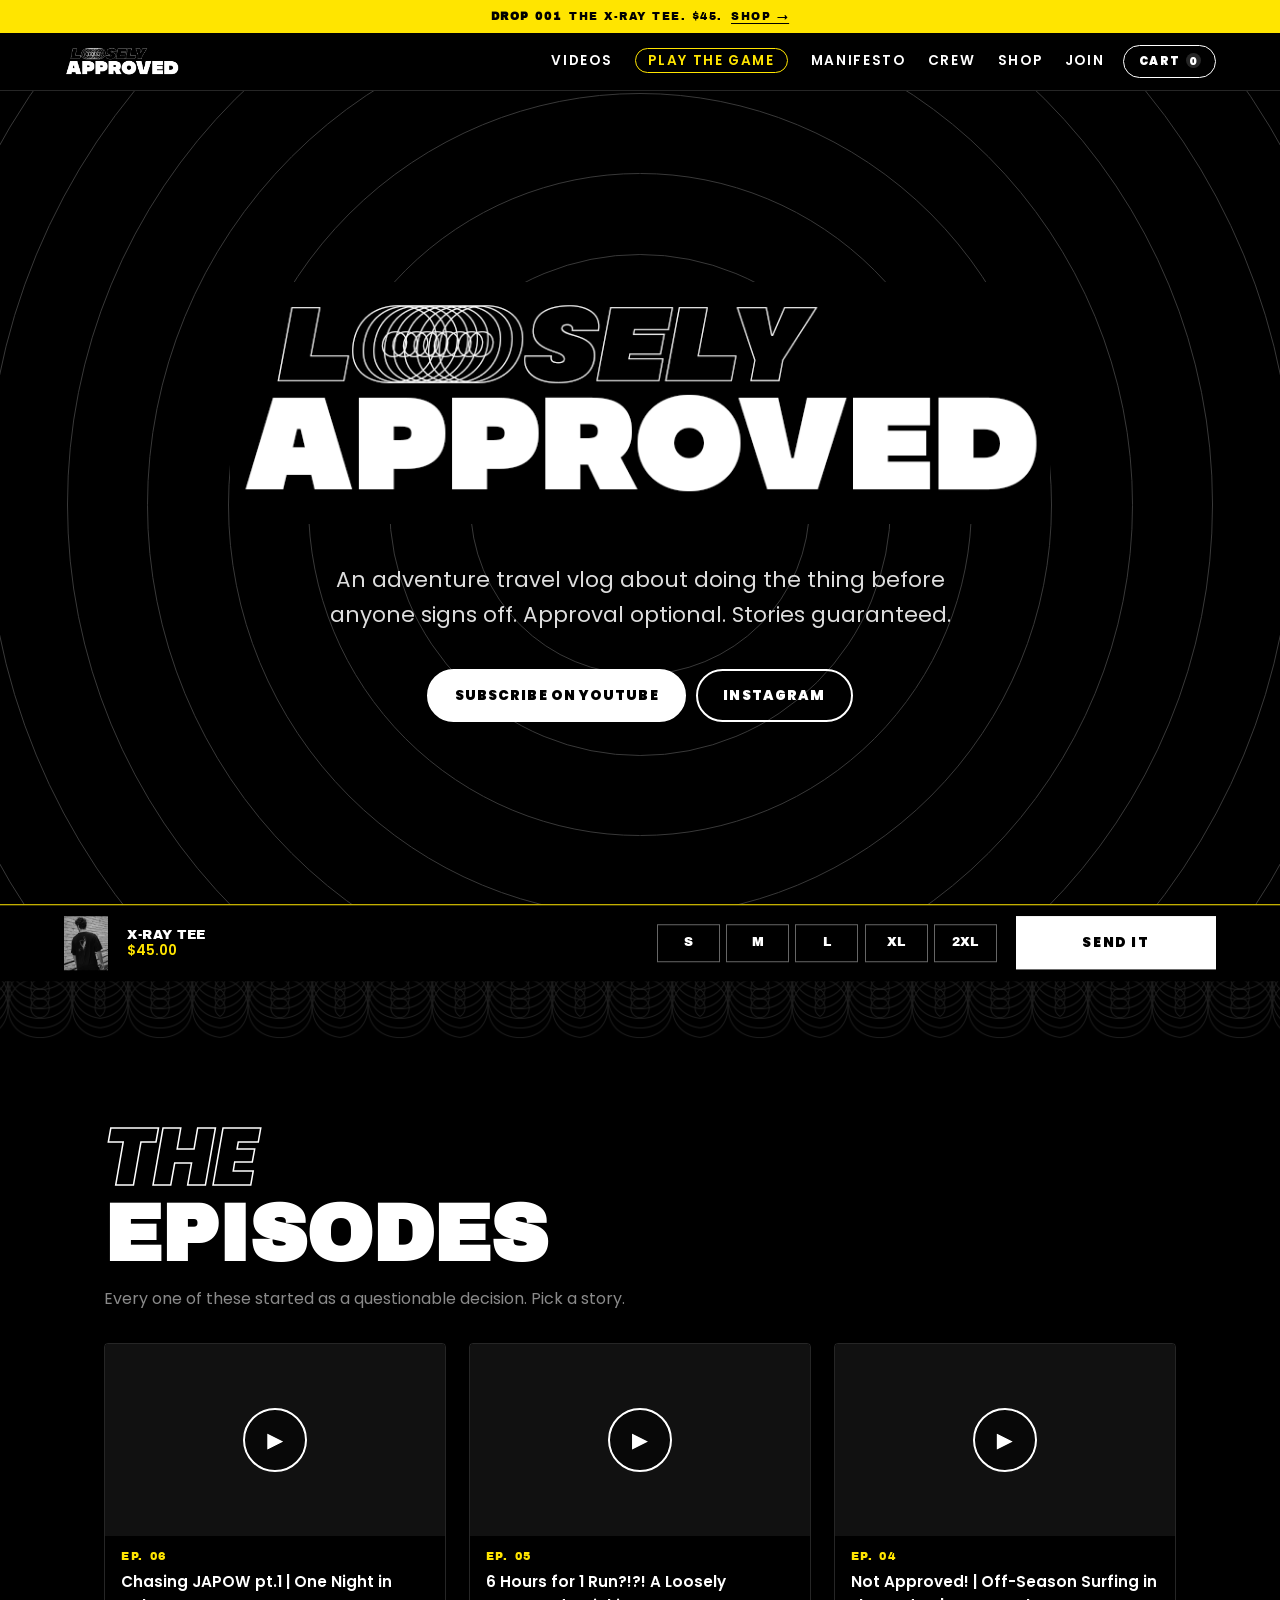
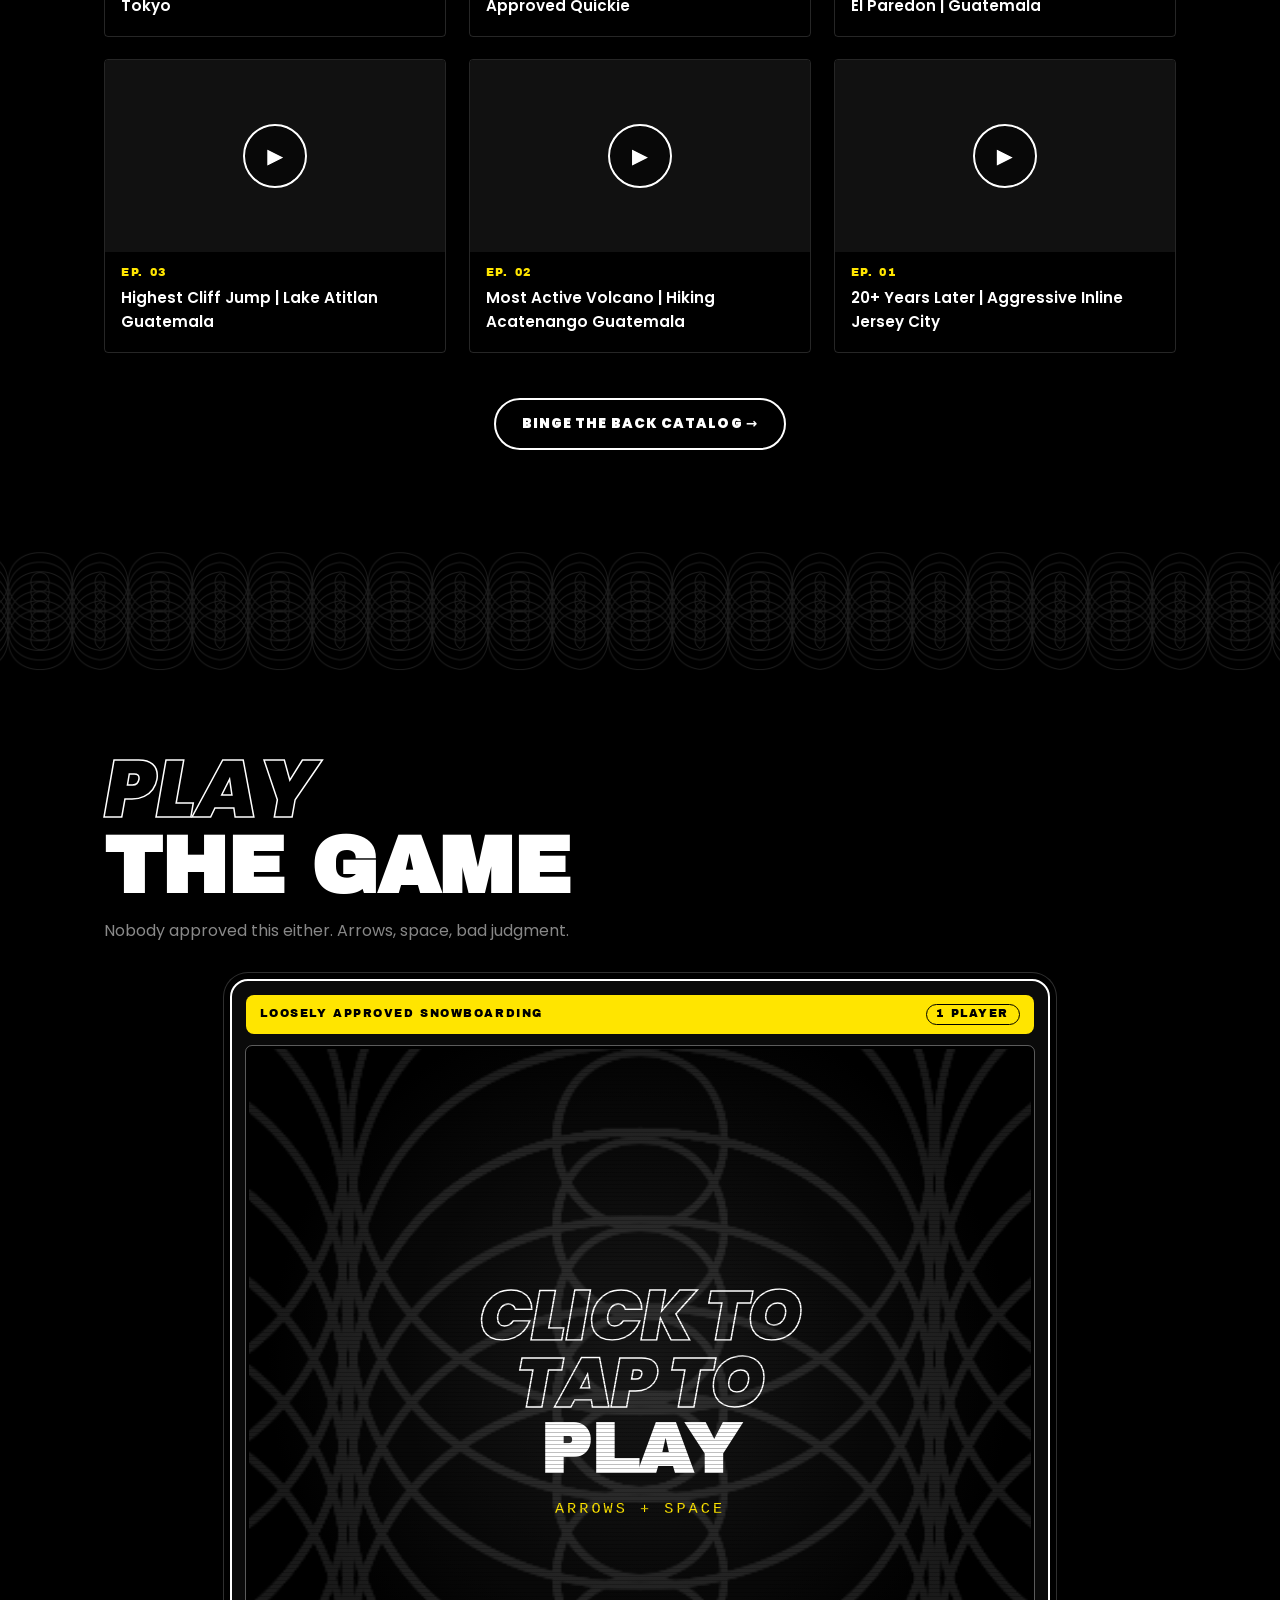
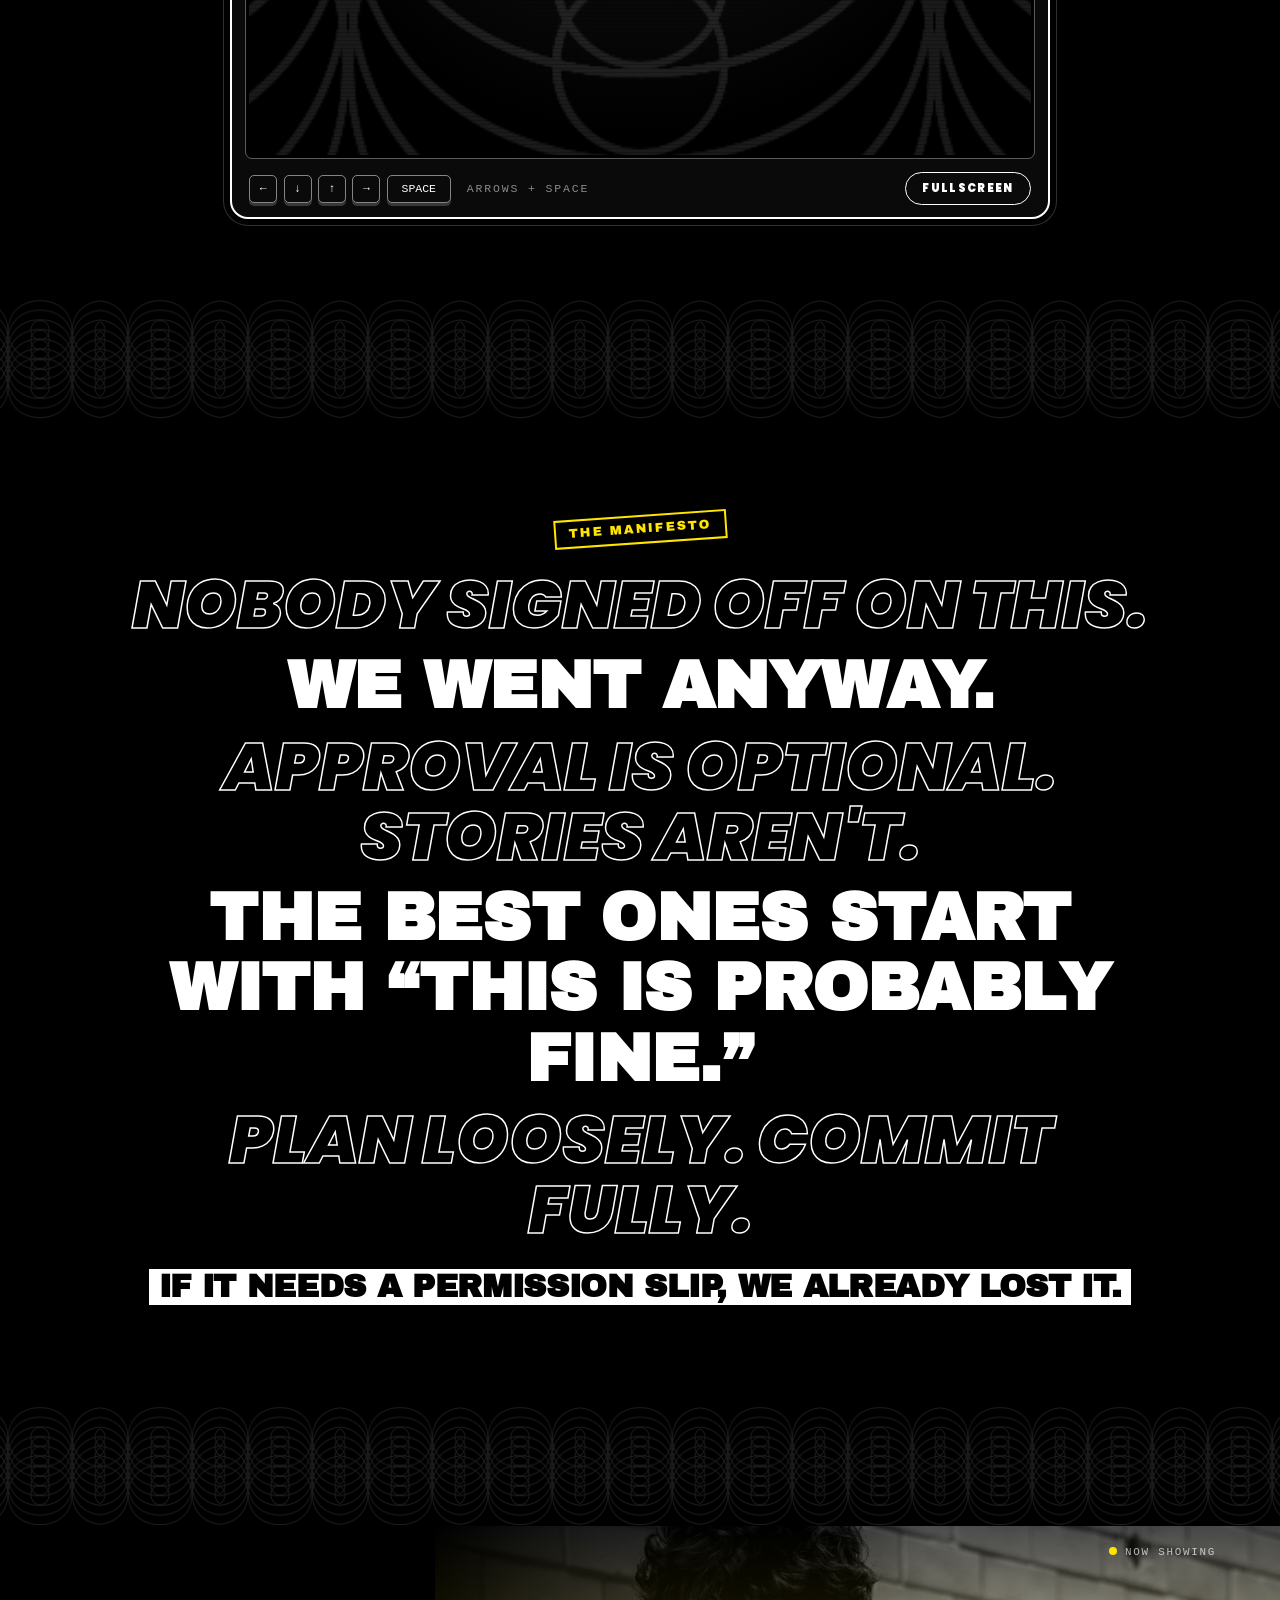
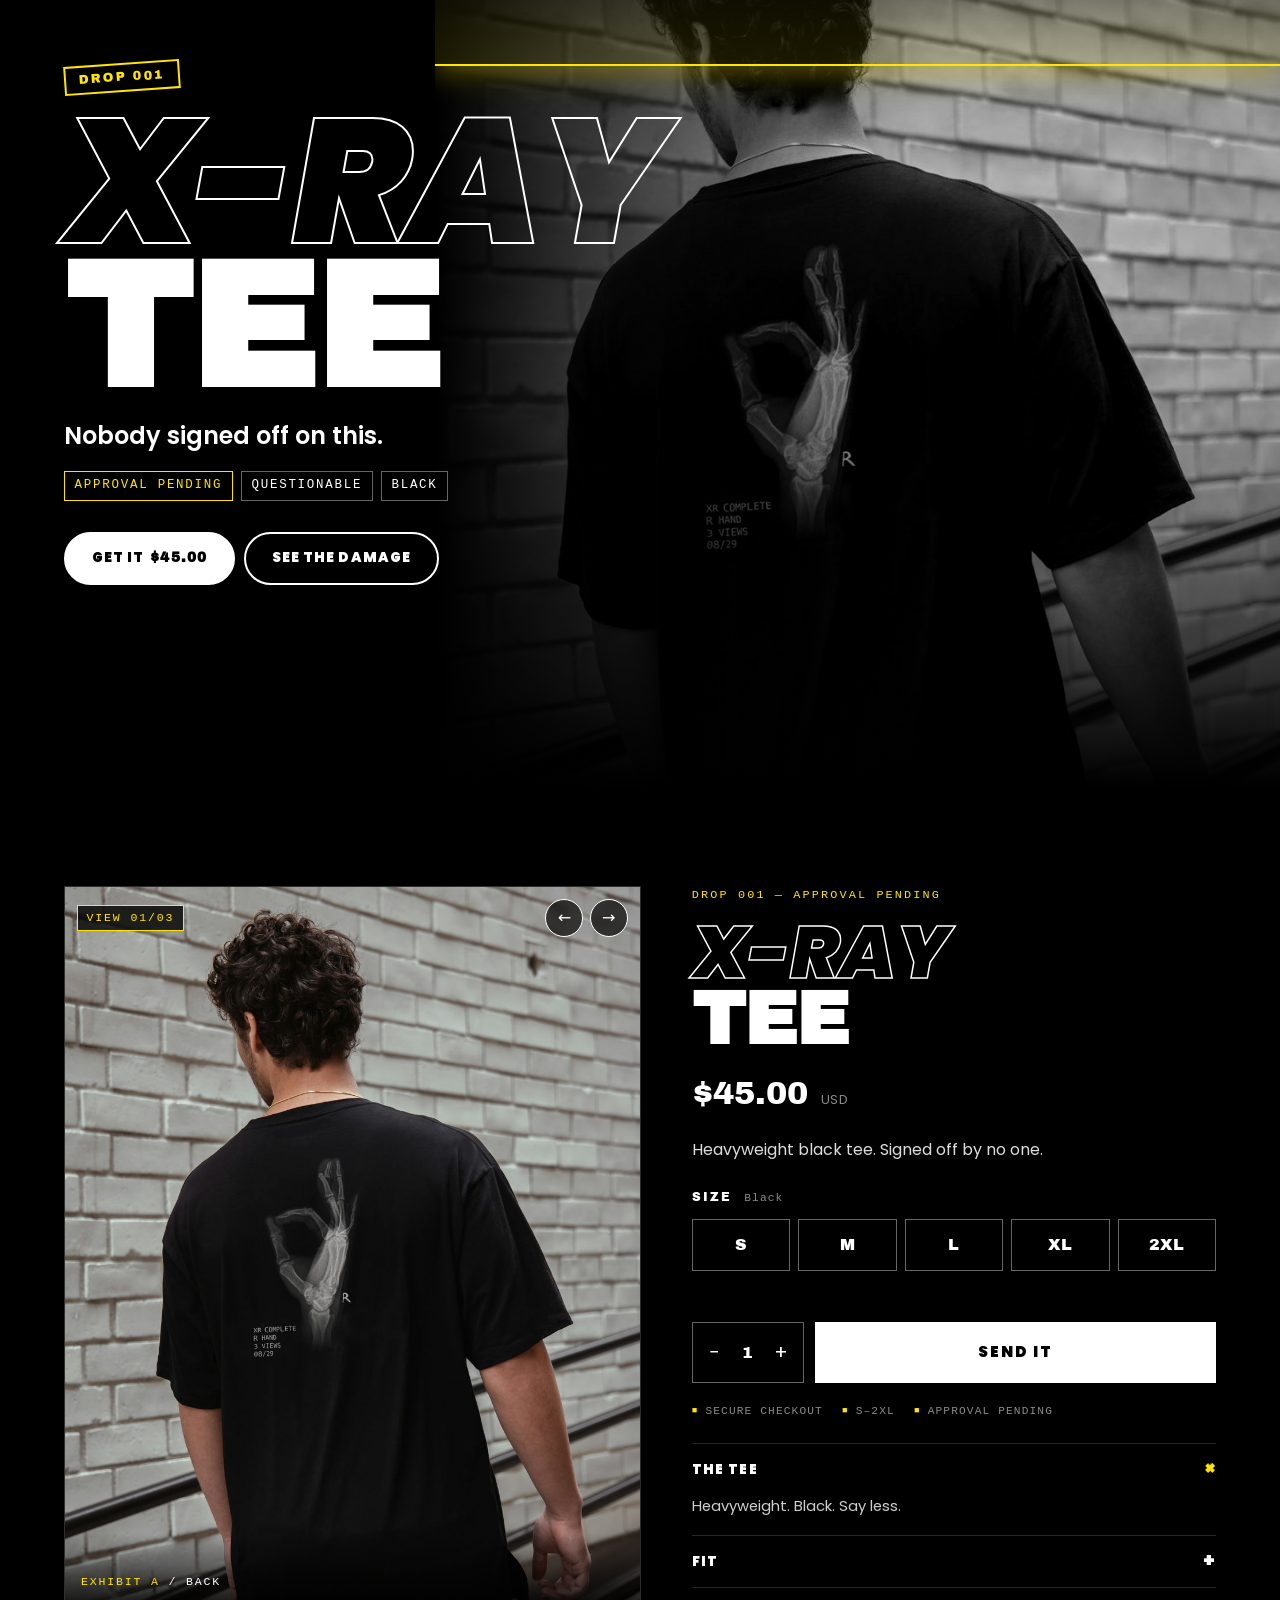
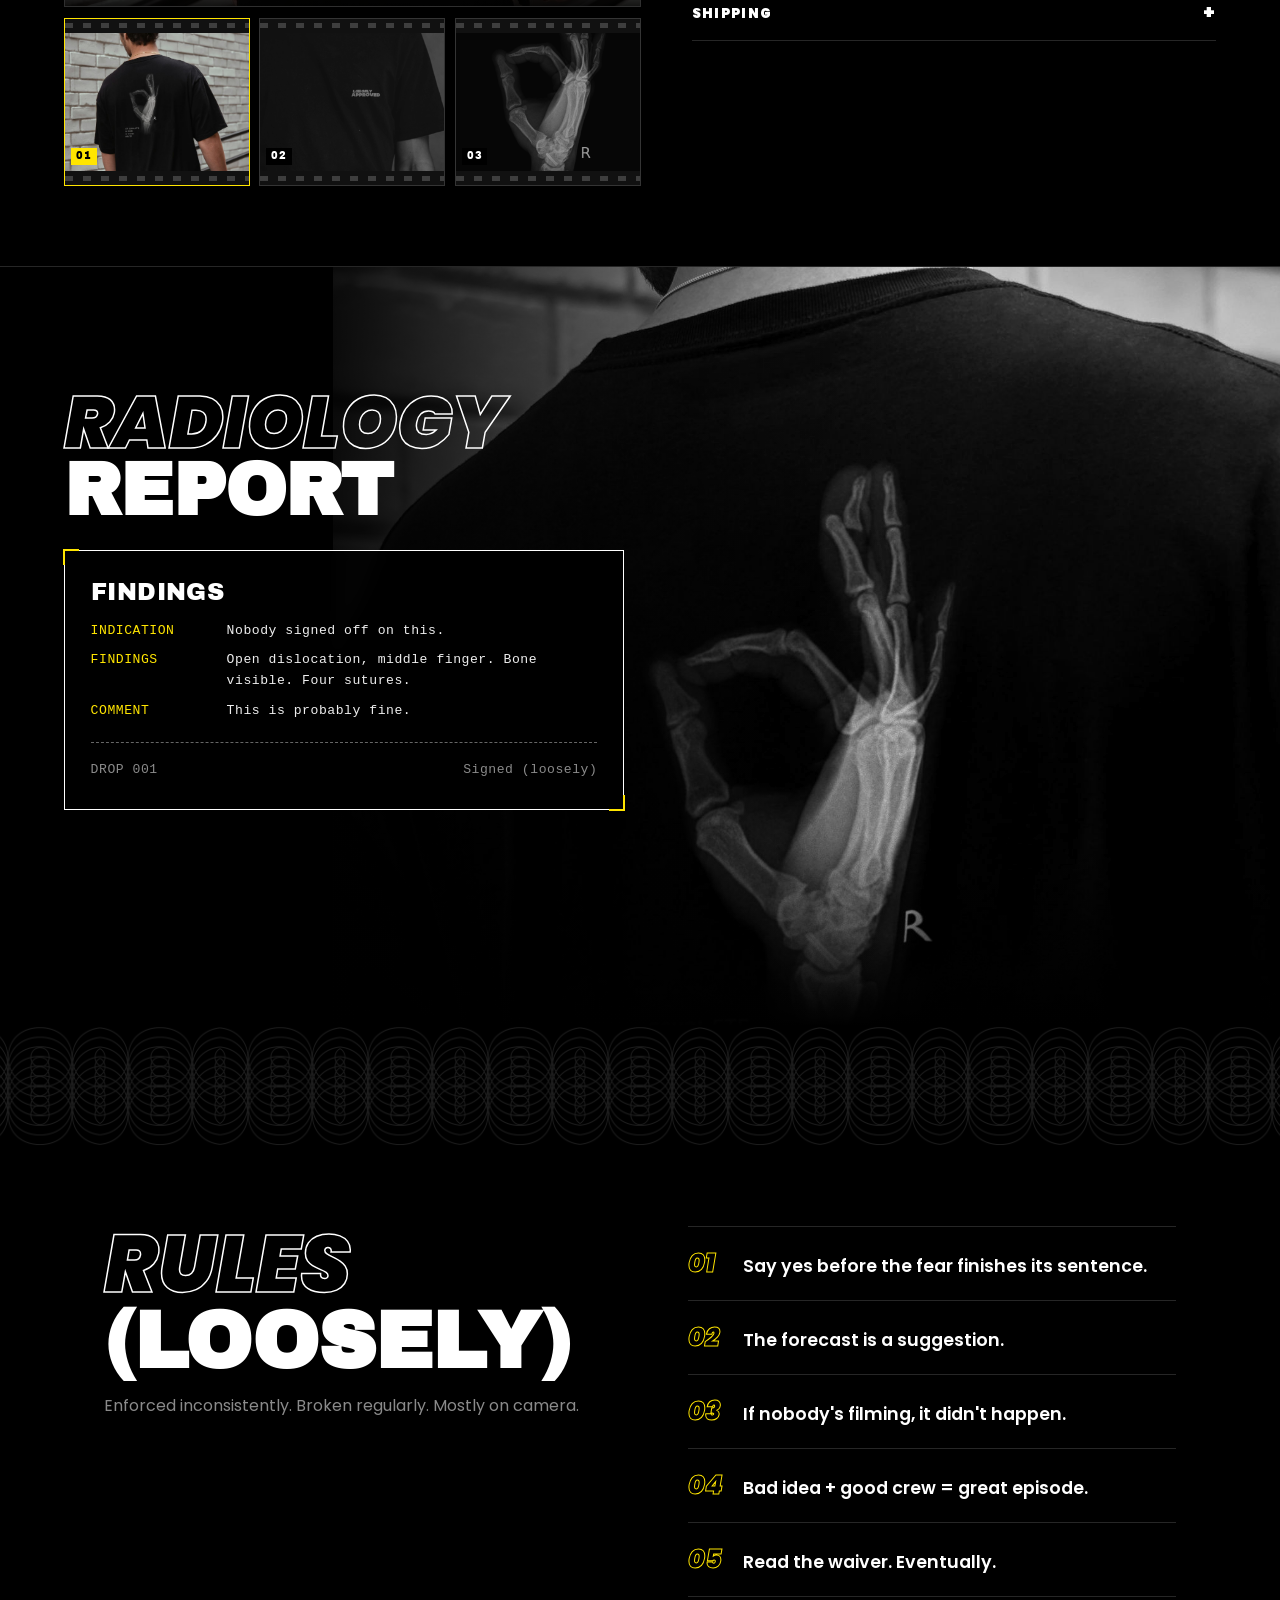
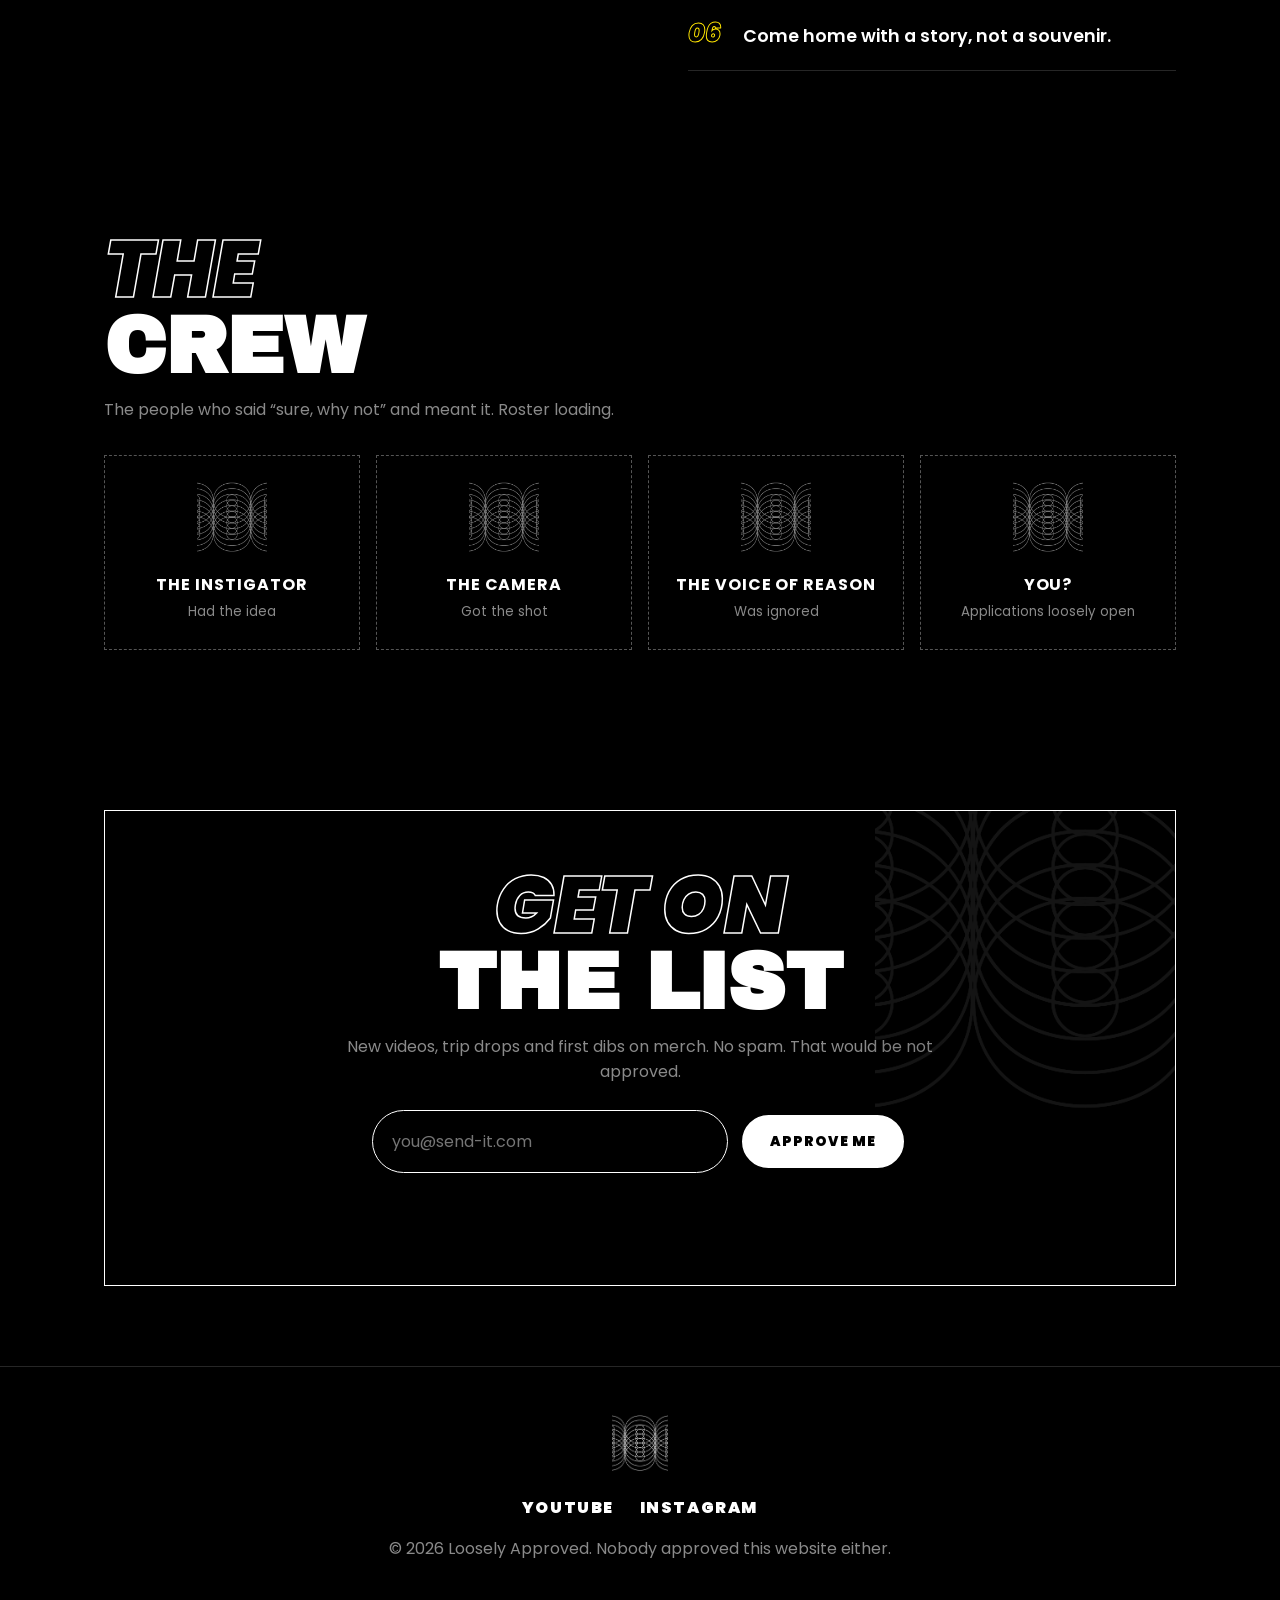
==== commit b9671ae0: "Sync 5962aba (Mobile: touch controls, burger menu, full-width arcade window + fullscreen)" ====
--- a/index.html
+++ b/index.html
@@ -1,4 +1,4 @@
-<!doctype html><html lang="en"><head><meta charset="utf-8"><meta name="robots" content="noindex,nofollow"><meta name="viewport" content="width=device-width,initial-scale=1">
+<!doctype html><html lang="en"><head><meta charset="utf-8"><meta name="robots" content="noindex,nofollow"><meta name="viewport" content="width=device-width,initial-scale=1,viewport-fit=cover">
 <title>Loosely Approved | Adventure & Action-Sports Travel Vlog</title>
 <meta name="description" content="Loosely Approved: an adventure travel vlog about doing the thing before anyone signs off. Approval optional. Stories guaranteed.">
 <script>document.documentElement.className+=" js"</script><meta name="theme-color" content="#000"><meta property="og:title" content="Loosely Approved"><meta property="og:image" content="logo.png">
@@ -11,7 +11,7 @@
 a{color:var(--fg)}
 .solid{font-family:'Archivo Black',Poppins,sans-serif;font-weight:900;text-transform:uppercase;letter-spacing:-.01em}
 .outline{font-family:Poppins,sans-serif;font-weight:900;font-style:italic;text-transform:uppercase;color:transparent;-webkit-text-stroke:1.5px var(--fg)}
-nav{position:sticky;top:0;z-index:10;display:flex;justify-content:space-between;align-items:center;padding:.7rem 5vw;background:#000d;backdrop-filter:blur(8px);border-bottom:1px solid var(--line)}
+nav{position:sticky;top:0;z-index:10;display:flex;justify-content:space-between;align-items:center;padding:.7rem max(5vw,env(safe-area-inset-right)) .7rem max(5vw,env(safe-area-inset-left));background:#000d;backdrop-filter:blur(8px);border-bottom:1px solid var(--line)}
 nav img{height:34px;display:block}nav .links a{text-decoration:none;margin-left:1.4rem;font-weight:600;font-size:.85rem;letter-spacing:.12em;text-transform:uppercase}
 nav .links a:hover{-webkit-text-stroke:1px #fff;color:transparent}
 .hero{position:relative;min-height:92vh;display:grid;place-items:center;text-align:center;padding:5rem 5vw;overflow:hidden}
@@ -78,13 +78,13 @@
 .fsbtn{background:transparent;color:#fff;border:1.5px solid #fff;border-radius:999px;padding:.4rem 1rem;font-weight:900;font-size:.7rem;letter-spacing:.12em;text-transform:uppercase;transition:.2s}
 .fsbtn:hover{background:var(--acc);border-color:var(--acc);color:#000}.fsbtn[hidden]{display:none}
 @media(max-width:760px){.about{grid-template-columns:1fr}nav .links a:not(.cta):not(.keep){display:none}.grid{grid-template-columns:1fr}.play-link{margin-left:0;white-space:nowrap;font-size:.68rem!important;letter-spacing:.06em!important;padding:.1rem .6rem}nav .links a.cta{margin-left:.7rem}.cab{padding:8px;border-radius:12px}.cab-top{font-size:.58rem;padding:.45rem .6rem;margin-bottom:8px}.keys em{display:none}}
-@media(pointer:coarse){.cab-screen{aspect-ratio:9/16;max-height:82svh}.keys{display:none}.cab-deck{justify-content:flex-end}}
 @media(prefers-reduced-motion:reduce){.cab-start .cs-big{animation:none}}
 @media(prefers-reduced-motion:reduce){*{animation:none!important}}
 @media(prefers-reduced-motion:reduce){*{animation:none!important}}
 </style><link rel="stylesheet" href="shop.css"></head><body>
 <aside class="annc"><a href="#drop"><b>Drop 001</b><span>The X-Ray Tee. $45.</span><u>Shop →</u></a></aside>
-<nav><a href="#top"><img src="logo.png" alt="Loosely Approved"></a><div class="links"><a href="#videos">Videos</a><a class="play-link keep" href="#play">Play the Game</a><a href="#manifesto">Manifesto</a><a href="#crew">Crew</a><a href="#drop">Shop</a><a class="cta" href="#signup">Join</a><button class="cartbtn" type="button" data-cart-open aria-label="Open cart">Cart<span class="cc">0</span></button></div></nav>
+<nav><a href="#top"><img src="logo.png" alt="Loosely Approved"></a><div class="links"><a href="#videos">Videos</a><a class="play-link keep" href="#play">Play the Game</a><a href="#manifesto">Manifesto</a><a href="#crew">Crew</a><a href="#drop">Shop</a><a class="cta" href="#signup">Join</a><button class="cartbtn" type="button" data-cart-open aria-label="Open cart">Cart<span class="cc">0</span></button></div><button class="burger" id="burger" type="button" aria-label="Menu" aria-expanded="false" aria-controls="menu"><span></span><span></span><span></span></button></nav>
+<div class="menu" id="menu" aria-hidden="true"><nav aria-label="Main menu"><ol><li style="--i:0"><a href="#videos"><span class="n">01</span>Videos</a></li><li style="--i:1"><a href="#play" class="hot"><span class="n">02</span>Play the Game</a></li><li style="--i:2"><a href="#manifesto"><span class="n">03</span>Manifesto</a></li><li style="--i:3"><a href="#drop"><span class="n">04</span>Drop 001 / Shop</a></li><li style="--i:4"><a href="#rules"><span class="n">05</span>Rules</a></li><li style="--i:5"><a href="#crew"><span class="n">06</span>Crew</a></li><li style="--i:6"><a href="#signup"><span class="n">07</span>Join</a></li></ol></nav><p class="mfoot">Nobody signed off on this menu either.<span><a href="https://www.youtube.com/@looselyapproved" target="_blank" rel="noopener">YouTube</a><a href="https://www.instagram.com/looselyapproved/" target="_blank" rel="noopener">Instagram</a></span></p></div>
 <header class="hero" id="top"><div class="rings" aria-hidden="true"><i style="width:100%;height:100%;animation-delay:-0.0s"></i><i style="width:91%;height:91%;animation-delay:-0.6s"></i><i style="width:82%;height:82%;animation-delay:-1.2s"></i><i style="width:73%;height:73%;animation-delay:-1.7999999999999998s"></i><i style="width:64%;height:64%;animation-delay:-2.4s"></i><i style="width:55%;height:55%;animation-delay:-3.0s"></i><i style="width:46%;height:46%;animation-delay:-3.5999999999999996s"></i><i style="width:37%;height:37%;animation-delay:-4.2s"></i><i style="width:28%;height:28%;animation-delay:-4.8s"></i><i style="width:19%;height:19%;animation-delay:-5.3999999999999995s"></i></div><div style="position:relative">
 <h1 style="margin:0"><img class="logo" src="logo.png" alt="Loosely Approved" width="853" height="251"></h1>
 <p class="tag">An adventure travel vlog about doing the thing before anyone signs off. Approval optional. Stories guaranteed.</p>
@@ -96,7 +96,8 @@
 <section id="play" aria-labelledby="play-h"><h2 id="play-h"><span class="outline">Play</span><span class="solid">The Game</span></h2><p class="sub">Nobody approved this either. Arrows, space, bad judgment.</p>
 <div class="cab"><div class="cab-top"><span>Loosely Approved Snowboarding</span><span>1 Player</span></div>
 <div class="cab-screen" id="screen"><iframe id="game" title="Loosely Approved Snowboarding (game)" data-src="game/index.html" allow="fullscreen" tabindex="0"></iframe>
-<button class="cab-start" id="start" type="button" aria-label="Click to play. Arrows and space."><span class="cs-big solid"><b>Click to</b>Play</span><span class="cs-sm">Arrows + Space</span></button></div>
+<button class="fsclose" id="fsx" type="button" aria-label="Close fullscreen">&#10005; <span>Close</span></button>
+<button class="cab-start" id="start" type="button" aria-label="Play the game"><span class="cs-big solid"><b class="m-d">Click to</b><b class="m-t">Tap to</b>Play</span><span class="cs-sm"><i class="m-d">Arrows + Space</i><i class="m-t">Drag + Jump</i></span></button></div>
 <div class="cab-deck"><div class="keys" aria-hidden="true"><kbd>&larr;</kbd><kbd>&darr;</kbd><kbd>&uarr;</kbd><kbd>&rarr;</kbd><kbd class="sp">Space</kbd><em>Arrows + Space</em></div><button class="fsbtn" id="fs" type="button" hidden>Fullscreen</button></div></div></section>
 <div class="divider" aria-hidden="true"></div>
 <section id="manifesto" class="manifesto"><div class="stamp">THE MANIFESTO</div><div class="lines"><p class="outline">Nobody signed off on this.</p><p class="solid">We went anyway.</p><p class="outline">Approval is optional. Stories aren't.</p><p class="solid">The best ones start with “this is probably fine.”</p><p class="outline">Plan loosely. Commit fully.</p><p class="solid">If it needs a permission slip, we already lost it.</p></div></section>
@@ -190,7 +191,28 @@
 g.addEventListener('mouseenter',function(){if(on)focusGame()});
 var KEYS={ArrowUp:1,ArrowDown:1,ArrowLeft:1,ArrowRight:1,' ':1,Spacebar:1};
 document.addEventListener('keydown',function(e){if(!on||!KEYS[e.key])return;var t=e.target&&e.target.tagName;if(t==='INPUT'||t==='TEXTAREA'||t==='SELECT'||t==='BUTTON'||t==='A')return;var r=scr.getBoundingClientRect();if(r.bottom>0&&r.top<innerHeight){e.preventDefault();focusGame()}});
-if(scr.requestFullscreen||scr.webkitRequestFullscreen){fs.hidden=false;fs.addEventListener('click',function(){start();(scr.requestFullscreen||scr.webkitRequestFullscreen).call(scr);setTimeout(focusGame,300)})}
+var fsx=document.getElementById('fsx'),root=document.documentElement;
+function inFS(){return scr.classList.contains('fsx')}
+function enterFS(){start();scr.classList.add('fsx');root.classList.add('lock');
+ var rq=scr.requestFullscreen||scr.webkitRequestFullscreen;if(rq){try{var p=rq.call(scr);if(p&&p.catch)p.catch(function(){})}catch(e){}}
+ setTimeout(focusGame,250)}
+function exitFS(){if(!inFS())return;scr.classList.remove('fsx');root.classList.remove('lock');
+ var ex=document.exitFullscreen||document.webkitExitFullscreen;if((document.fullscreenElement||document.webkitFullscreenElement)&&ex){try{ex.call(document)}catch(e){}}setTimeout(focusGame,100)}
+fs.hidden=false;fs.addEventListener('click',function(){inFS()?exitFS():enterFS()});fsx.addEventListener('click',exitFS);
+['fullscreenchange','webkitfullscreenchange'].forEach(function(n){document.addEventListener(n,function(){if(inFS()&&!(document.fullscreenElement||document.webkitFullscreenElement)&&scr.dataset.real==='1'){scr.dataset.real='0';exitFS()}else if(document.fullscreenElement||document.webkitFullscreenElement){scr.dataset.real='1'}})});
+document.addEventListener('keydown',function(e){if(e.key==='Escape'&&inFS())exitFS()});
+})();
+
+(function(){var b=document.getElementById('burger'),m=document.getElementById('menu'),nav=document.querySelector('nav'),root=document.documentElement,lastF=null;
+function isOpen(){return m.classList.contains('open')}
+function open(){lastF=document.activeElement;m.style.setProperty('--navb',Math.ceil(nav.getBoundingClientRect().bottom)+'px');m.classList.add('open');m.setAttribute('aria-hidden','false');b.setAttribute('aria-expanded','true');b.setAttribute('aria-label','Close menu');root.classList.add('lock');document.body.classList.add('menu-open');setTimeout(function(){var a=m.querySelector('a');a&&a.focus()},60)}
+function close(back){if(!isOpen())return;m.classList.remove('open');m.setAttribute('aria-hidden','true');b.setAttribute('aria-expanded','false');b.setAttribute('aria-label','Menu');root.classList.remove('lock');document.body.classList.remove('menu-open');if(back&&lastF&&lastF.focus)lastF.focus()}
+b.addEventListener('click',function(){isOpen()?close(true):open()});
+m.addEventListener('click',function(e){if(e.target.closest('a'))close(false);else if(!e.target.closest('.mfoot'))close(true)});
+document.addEventListener('keydown',function(e){if(!isOpen())return;if(e.key==='Escape'){close(true);return}
+ if(e.key==='Tab'){var f=[b].concat([].slice.call(m.querySelectorAll('a'))).concat([].slice.call(document.querySelectorAll('.cartbtn')));var i=f.indexOf(document.activeElement);if(e.shiftKey&&i<=0){e.preventDefault();f[f.length-1].focus()}else if(!e.shiftKey&&i===f.length-1){e.preventDefault();f[0].focus()}}});
+document.querySelectorAll('[data-cart-open]').forEach(function(x){x.addEventListener('click',function(){close(false)})});
+window.addEventListener('resize',function(){if(window.innerWidth>960)close(false)});
 })();
 </script>
 </body></html>
--- a/shop.css
+++ b/shop.css
@@ -182,14 +182,61 @@
   html.js .rv{opacity:1;transform:none}.drawer,.overlay,.sbar,#toast{transition:none}.dh-img img{animation:none;transform:none}.scan{display:none}.stage{scroll-behavior:auto}
 }
 
-/* nav fit on phones: logo + Play the Game + Join + Cart on one row */
+/* ===== burger + full-screen menu (phones / small tablets) ===== */
+.burger{display:none;width:44px;height:44px;margin-left:.6rem;background:transparent;border:1.5px solid #fff;border-radius:50%;padding:0;position:relative;color:#fff;transition:background .25s,color .25s,border-color .25s;flex:none}
+.burger span{position:absolute;left:12px;right:12px;height:2px;background:currentColor;transition:transform .35s var(--ease),opacity .2s,top .35s var(--ease)}
+.burger span:nth-child(1){top:15px}.burger span:nth-child(2){top:21px}.burger span:nth-child(3){top:27px}
+.burger[aria-expanded=true]{background:var(--acc);border-color:var(--acc);color:#000}
+.burger[aria-expanded=true] span:nth-child(1){top:21px;transform:rotate(45deg)}
+.burger[aria-expanded=true] span:nth-child(2){opacity:0}
+.burger[aria-expanded=true] span:nth-child(3){top:21px;transform:rotate(-45deg)}
+.burger:focus-visible{outline:2px solid var(--acc);outline-offset:3px}
+.menu{position:fixed;inset:0;z-index:80;background:#000;display:none;flex-direction:column;justify-content:space-between;overflow-y:auto;overscroll-behavior:contain;
+  padding:calc(var(--navb,64px) + 1rem) max(6vw,env(safe-area-inset-right)) calc(1.4rem + env(safe-area-inset-bottom)) max(6vw,env(safe-area-inset-left));visibility:hidden;opacity:0;transition:opacity .3s,visibility 0s .3s}
+.menu::before{content:"";position:absolute;width:120vmax;height:120vmax;left:50%;top:60%;transform:translate(-50%,-50%);background:url(icon.png) center/contain no-repeat;opacity:.05;animation:spin 120s linear infinite;pointer-events:none}
+.menu.open{visibility:visible;opacity:1;transition:opacity .3s}
+.menu nav{position:static;display:block;padding:0;background:none;border:0;backdrop-filter:none}
+.menu ol{list-style:none;margin:0;padding:0;position:relative}
+.menu li{opacity:0;transform:translateY(22px);transition:opacity .4s,transform .5s var(--ease)}
+.menu.open li{opacity:1;transform:none;transition-delay:calc(.05s + var(--i)*.045s)}
+.menu li a{display:flex;align-items:baseline;gap:1rem;padding:.5rem 0;border-bottom:1px solid var(--line);text-decoration:none;font-family:'Archivo Black';text-transform:uppercase;letter-spacing:-.01em;font-size:clamp(1.55rem,min(9.5vw,6.4vh),3rem);line-height:1.05;color:#fff;transition:color .2s,padding-left .25s var(--ease)}
+.menu li a .n{font-family:Poppins;font-weight:900;font-style:italic;font-size:.8rem;letter-spacing:.06em;color:transparent;-webkit-text-stroke:1px var(--acc);min-width:1.6rem}
+.menu li a:hover,.menu li a:active,.menu li a:focus-visible{color:var(--acc);padding-left:.5rem;outline:0}
+.menu li a.hot{color:var(--acc)}
+.mfoot{position:relative;margin:1.2rem 0 0;color:var(--mut);font-size:.82rem;display:flex;justify-content:space-between;gap:1rem;flex-wrap:wrap;align-items:center}
+.mfoot span a{margin-left:1rem;font-weight:900;text-transform:uppercase;letter-spacing:.1em;font-size:.72rem;text-decoration:none}
+body.menu-open nav{z-index:90}
+@media(max-width:960px){
+  nav{padding-top:.55rem;padding-bottom:.55rem;gap:.5rem;flex-wrap:nowrap}
+  nav img{height:28px}
+  .burger{display:inline-block}
+  .menu{display:flex}
+  nav .links{display:flex;align-items:center;margin-left:auto}
+  nav .links a{display:none!important}
+  nav .links .cartbtn{margin-left:0;padding:.38rem .8rem;font-size:.66rem}
+  .annc span{white-space:normal}
+}
+@media(max-width:960px) and (orientation:landscape) and (max-height:520px){.menu ol{columns:2;column-gap:2rem}.menu li{break-inside:avoid}.menu li a{font-size:clamp(1.2rem,6vh,2rem)}}
+
+/* ===== arcade window on phones: big, full-bleed ===== */
+.cab-start .m-t,.cab-start i.m-t{display:none}.cab-start i{font-style:normal}
+.fsclose{display:none}
 @media(max-width:760px){
-  nav{padding:.6rem 4vw;gap:.5rem;flex-wrap:nowrap}
-  nav img{height:27px}
-  nav .links{display:flex;align-items:center;white-space:nowrap}
-  nav .links a.cta,nav .links a.play-link,nav .links .cartbtn{margin-left:.5rem}
-  nav .links a.cta{font-size:.72rem;letter-spacing:.08em}
-  nav .links a.play-link{font-size:.62rem!important;padding:.1rem .5rem}
-  nav .links .cartbtn{padding:.28rem .6rem;font-size:.62rem;letter-spacing:.08em}
-  nav .links .cartbtn .cc{margin-left:.3rem}
-}
+  #play{padding-inline:0}#play h2,#play .sub{padding-inline:5vw}
+  .cab{margin-top:1.2rem;border-radius:0;border-inline:0;padding:8px 0 12px;box-shadow:none;max-width:none}
+  .cab-top{margin-inline:8px}
+  .cab-screen{border-radius:0;border-inline:0;outline:0}
+  .cab-deck{padding:.7rem 4vw 0}
+}
+@media(pointer:coarse){
+  .cab-screen{aspect-ratio:auto;height:min(165vw,calc(100svh - 140px));min-height:420px}
+  .keys{display:none}.cab-deck{justify-content:flex-end}
+  .cab-start .m-d,.cab-start i.m-d{display:none}.cab-start b.m-t{display:block}.cab-start i.m-t{display:inline}
+}
+@media(pointer:coarse) and (orientation:landscape){.cab-screen{height:min(calc(100svh - 80px),56vw);min-height:300px}}
+/* fullscreen (real or CSS pseudo-fullscreen fallback for iOS) */
+.cab-screen.fsx{position:fixed;inset:0;z-index:200;width:100%;height:100vh;height:100dvh;min-height:0;max-height:none;aspect-ratio:auto;border:0;outline:0;border-radius:0;background:#000}
+.cab-screen.fsx .fsclose{display:inline-flex;align-items:center;gap:.4rem;position:absolute;z-index:6;top:max(8px,env(safe-area-inset-top));left:max(8px,env(safe-area-inset-left));height:44px;padding:0 .9rem 0 .8rem;border-radius:999px;border:2px solid #fff;background:#000c;color:#fff;font-weight:900;font-size:.72rem;letter-spacing:.12em;text-transform:uppercase}
+.cab-screen.fsx .fsclose:hover{background:var(--acc);border-color:var(--acc);color:#000}
+@media(orientation:portrait){.cab-screen.fsx iframe{top:calc(max(8px,env(safe-area-inset-top)) + 52px)}}
+@media(orientation:landscape){.cab-screen.fsx .fsclose span{display:none}.cab-screen.fsx .fsclose{width:44px;padding:0;justify-content:center}}
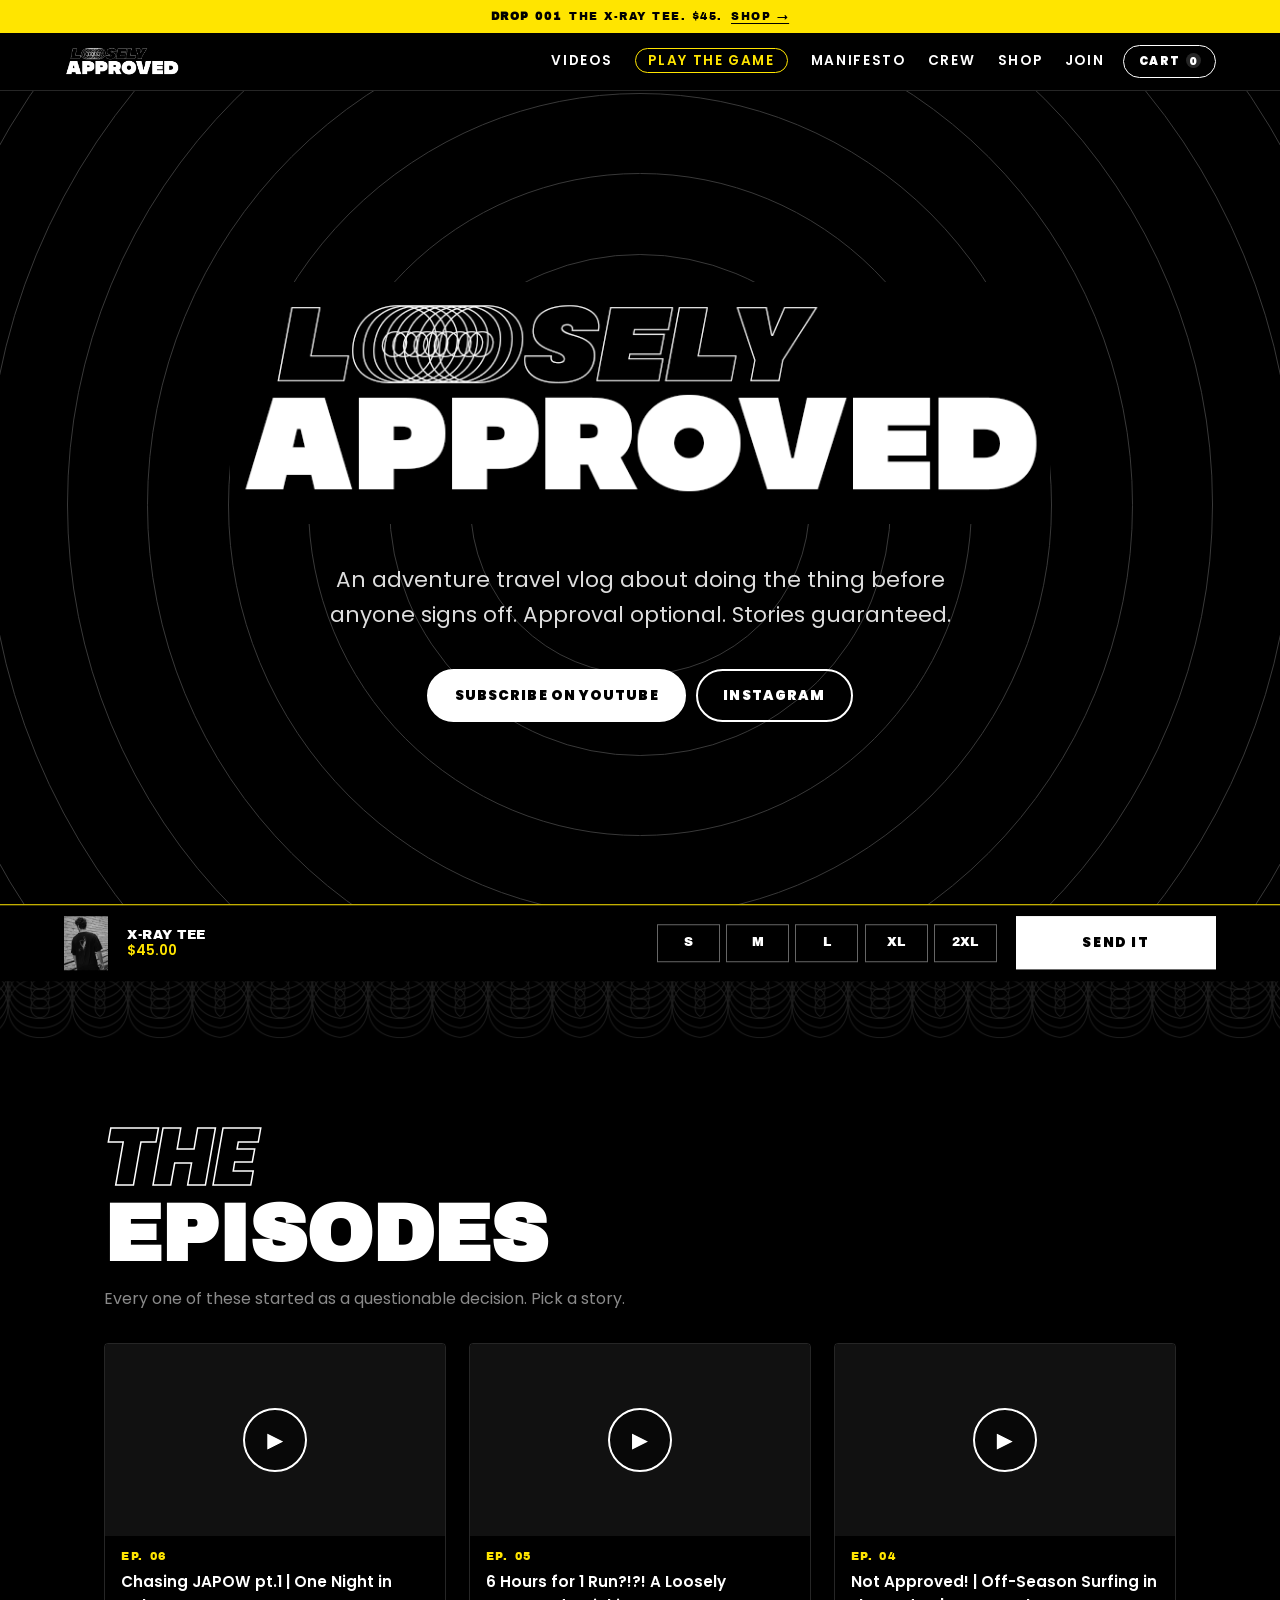
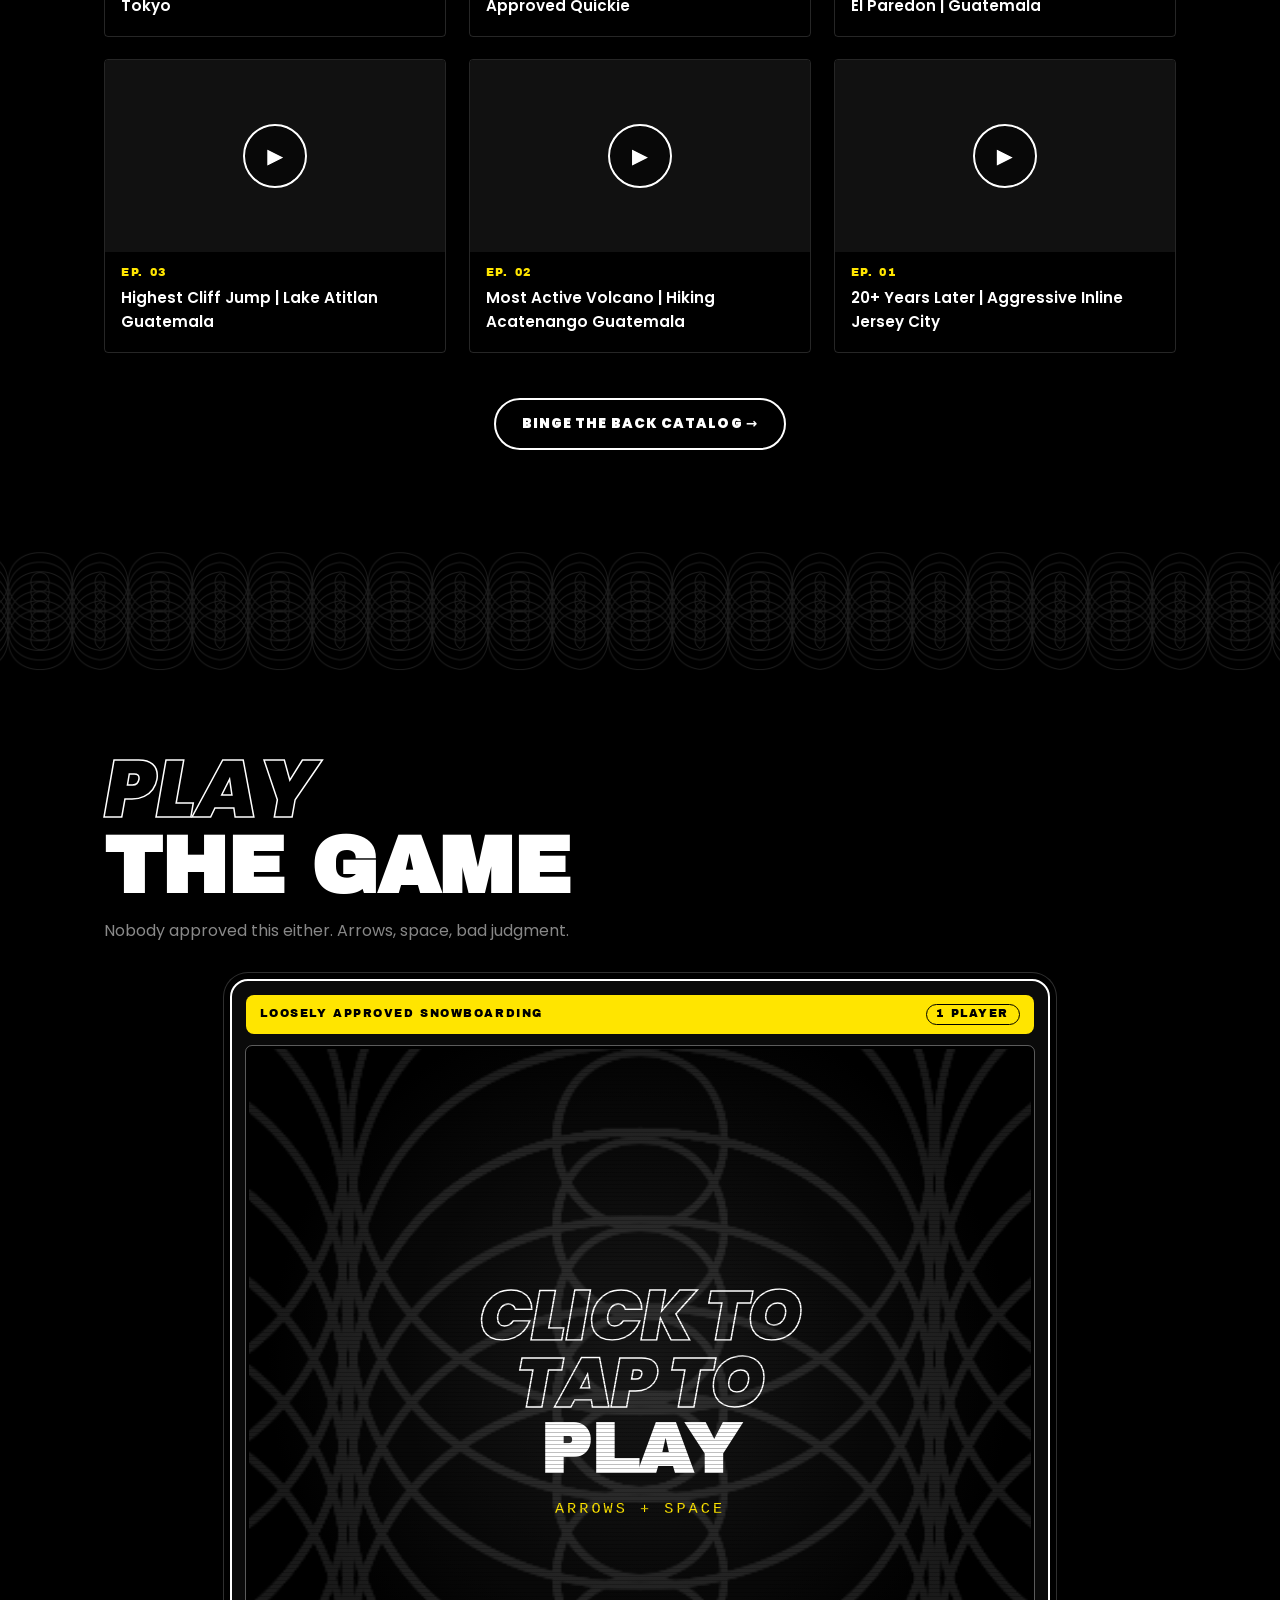
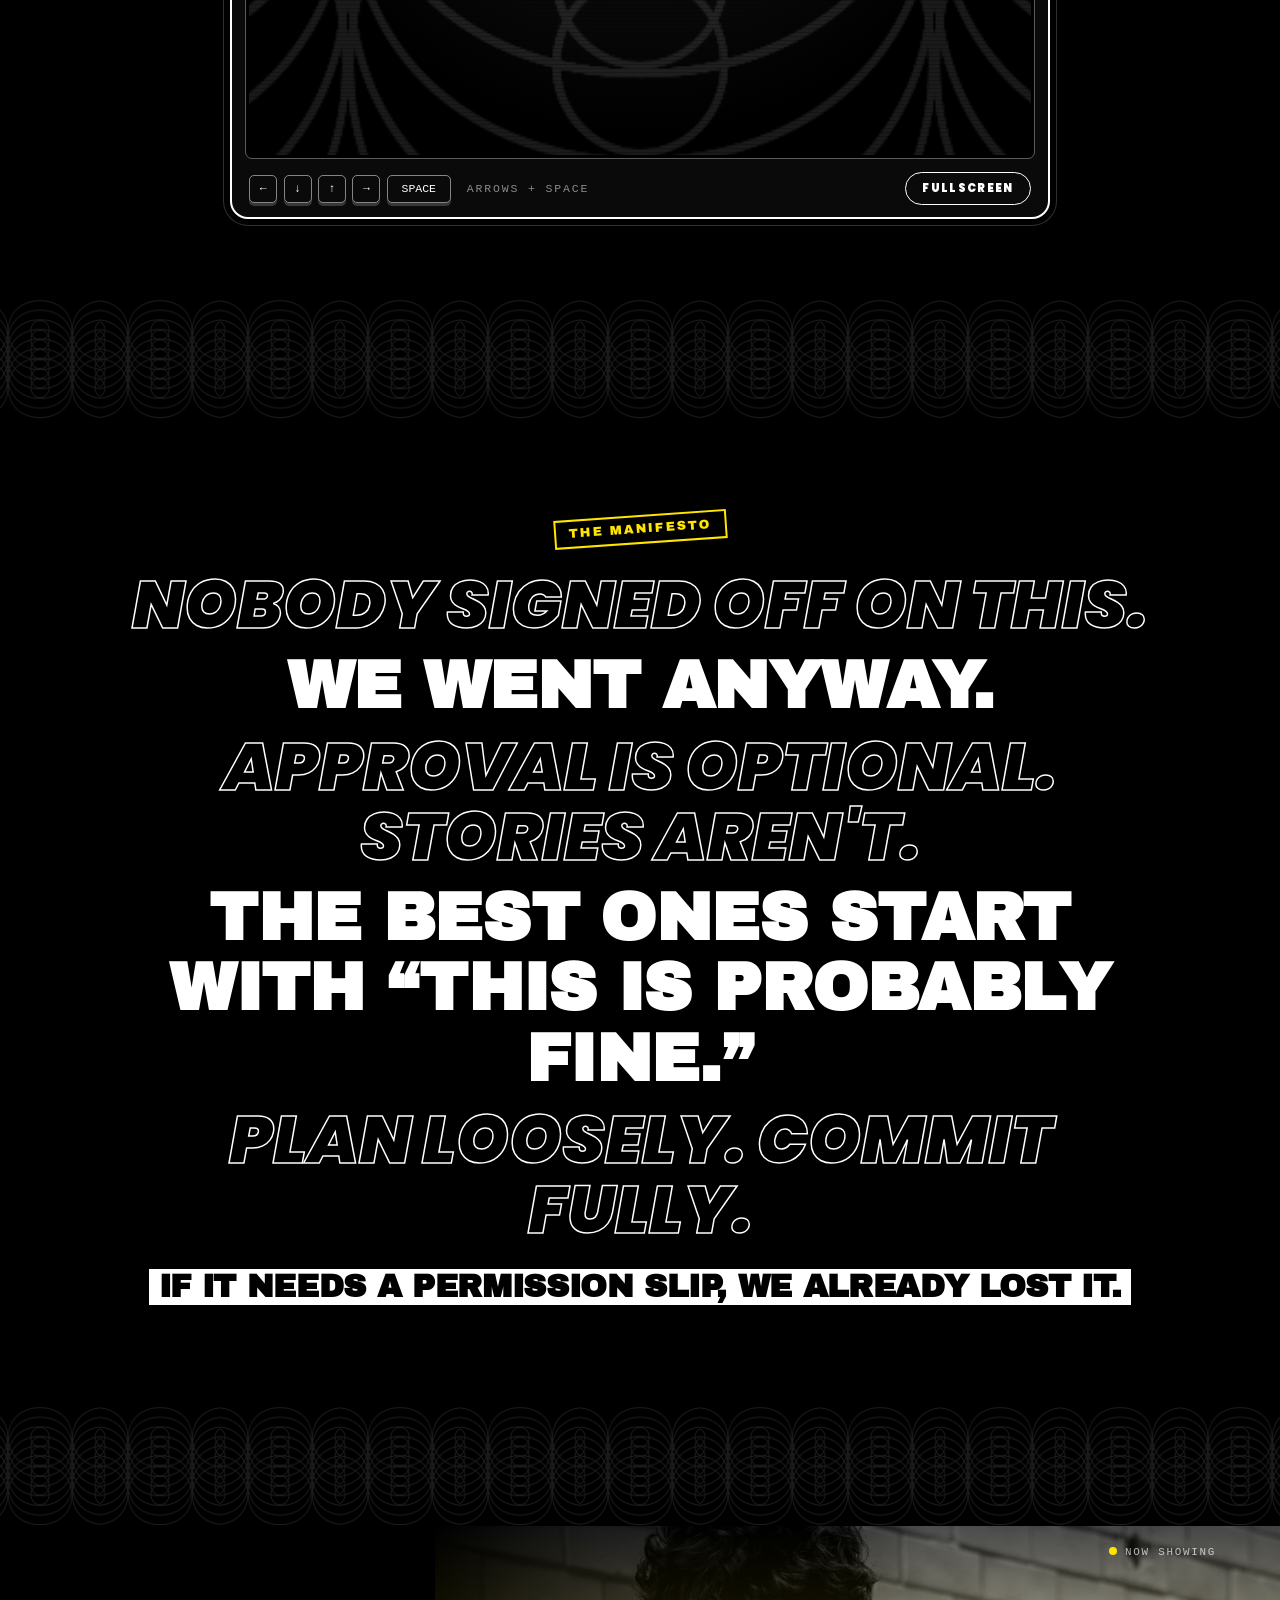
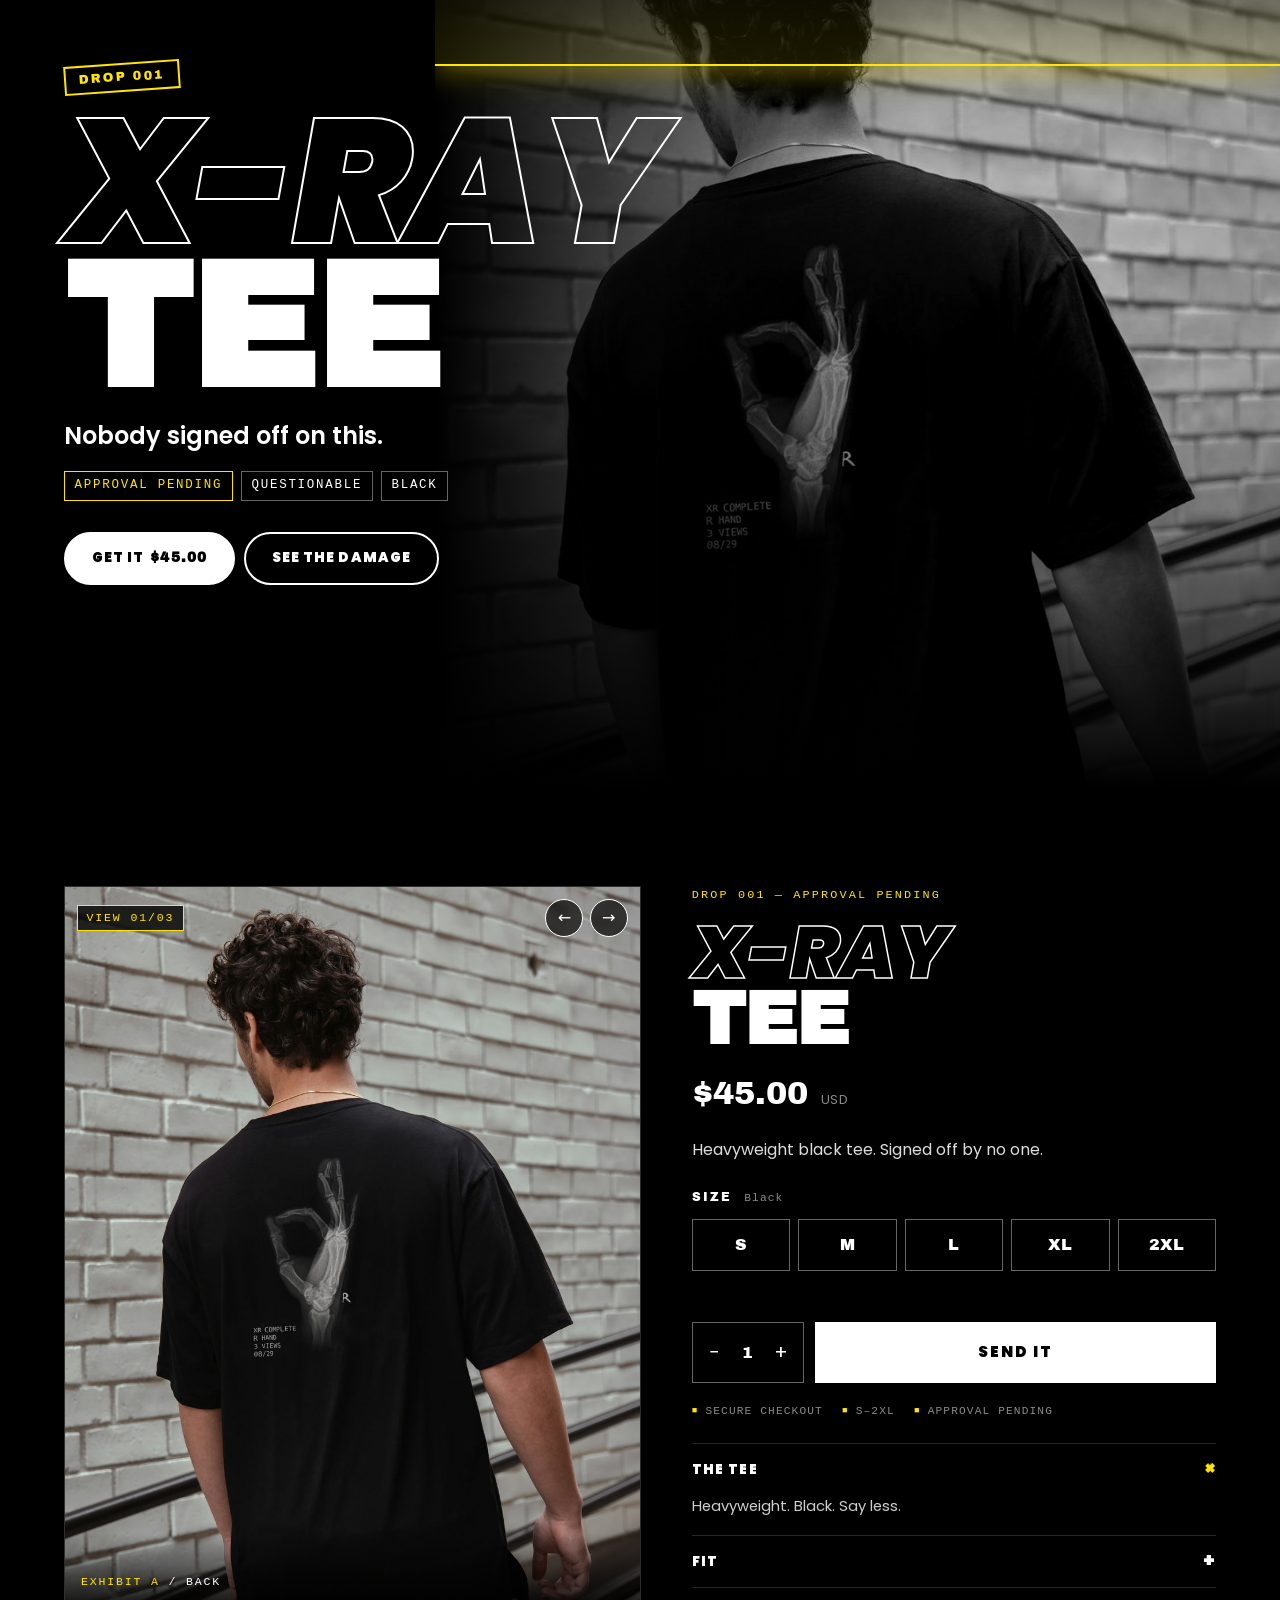
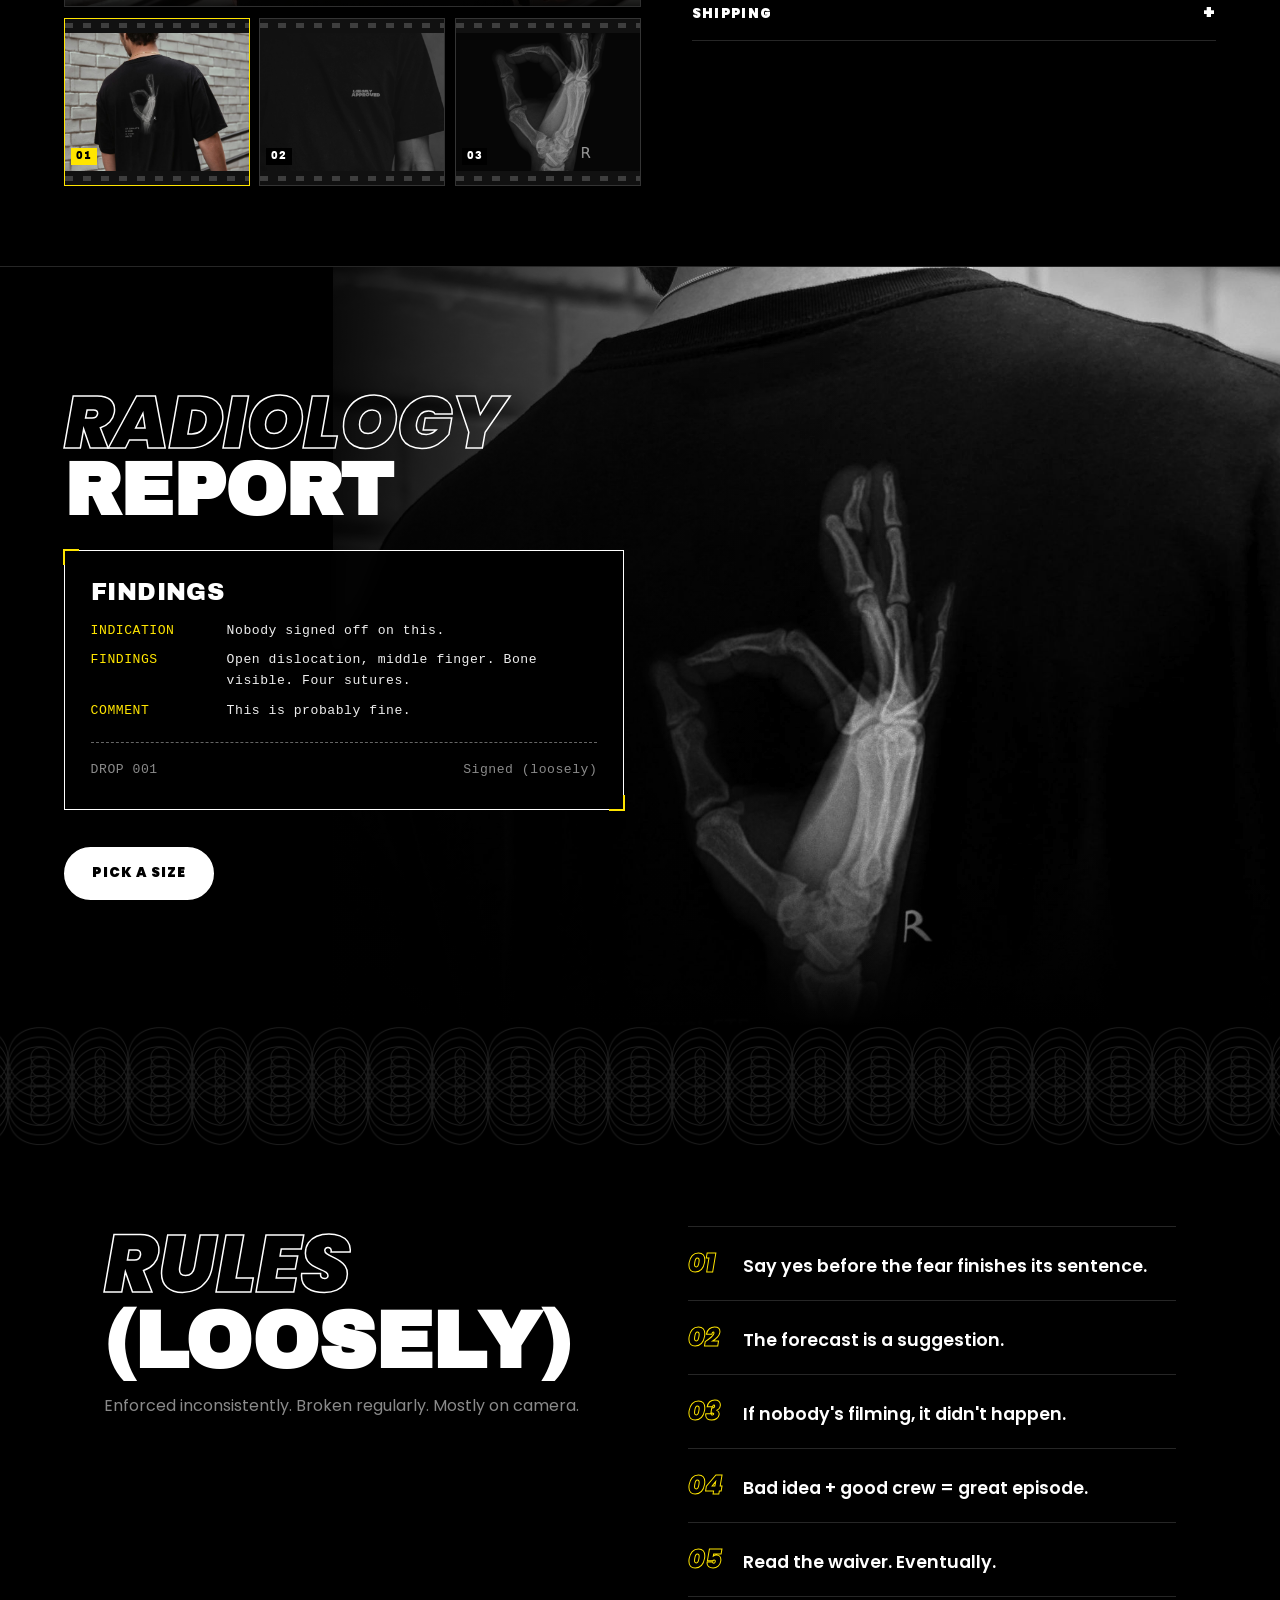
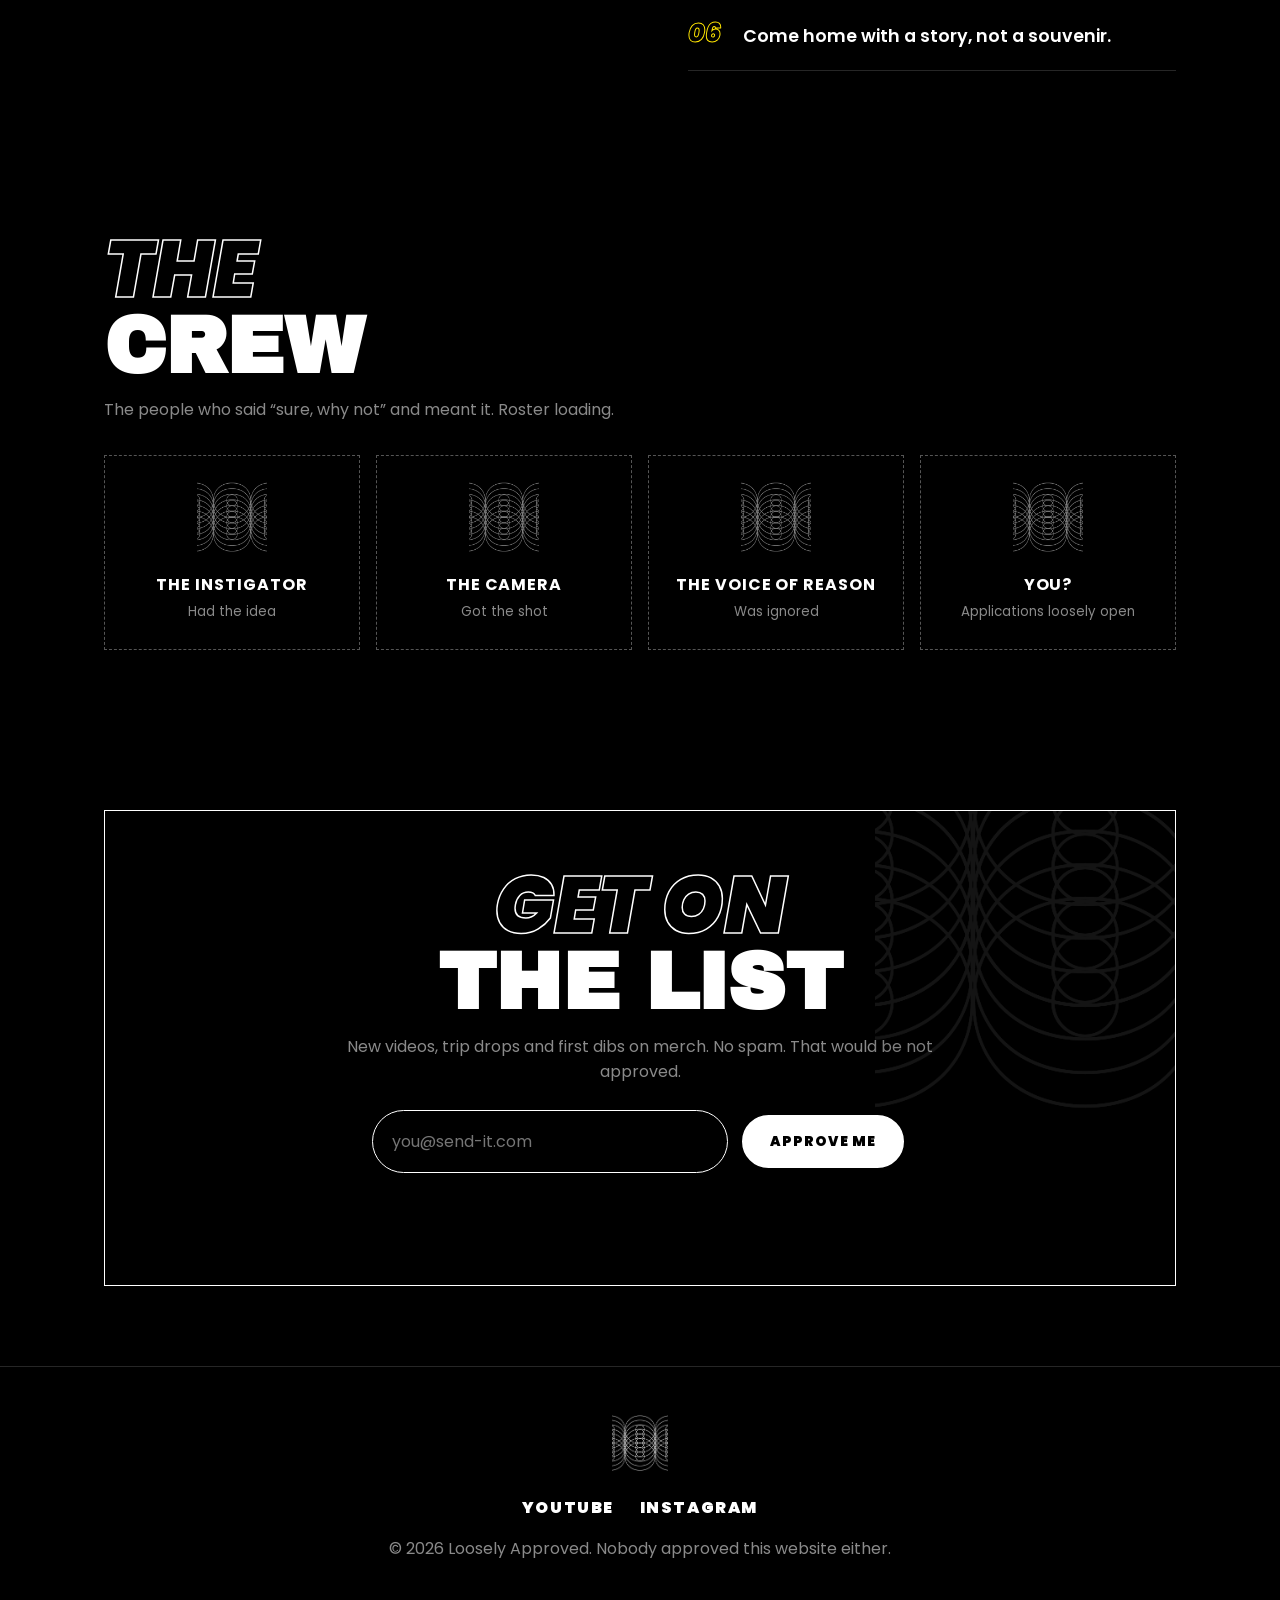
==== commit d9d9c280: "Sync b974fab (Referrer policy: no-referrer by default, origin-only for the video embed; add private-" ====
--- a/index.html
+++ b/index.html
@@ -1,4 +1,4 @@
-<!doctype html><html lang="en"><head><meta charset="utf-8"><meta name="robots" content="noindex,nofollow"><meta name="viewport" content="width=device-width,initial-scale=1,viewport-fit=cover">
+<!doctype html><html lang="en"><head><meta charset="utf-8"><meta name="robots" content="noindex,nofollow"><meta name="referrer" content="no-referrer"><meta name="viewport" content="width=device-width,initial-scale=1,viewport-fit=cover">
 <title>Loosely Approved | Adventure & Action-Sports Travel Vlog</title>
 <meta name="description" content="Loosely Approved: an adventure travel vlog about doing the thing before anyone signs off. Approval optional. Stories guaranteed.">
 <script>document.documentElement.className+=" js"</script><meta name="theme-color" content="#000"><meta property="og:title" content="Loosely Approved"><meta property="og:image" content="logo.png">
@@ -183,7 +183,7 @@
 <div id="toast" role="status" aria-live="polite"></div>
 <script src="shop-config.js"></script><script src="shop.js"></script>
 <script>document.getElementById('yr').textContent=new Date().getFullYear();
-document.querySelectorAll('.thumb').forEach(a=>a.addEventListener('click',e=>{e.preventDefault();a.parentNode.innerHTML='<iframe src="https://www.youtube-nocookie.com/embed/'+a.dataset.id+'?autoplay=1" allow="autoplay; encrypted-media; picture-in-picture" allowfullscreen></iframe>'}));
+document.querySelectorAll('.thumb').forEach(a=>a.addEventListener('click',e=>{e.preventDefault();a.parentNode.innerHTML='<iframe src="https://www.youtube-nocookie.com/embed/'+a.dataset.id+'?autoplay=1" allow="autoplay; encrypted-media; picture-in-picture" referrerpolicy="strict-origin-when-cross-origin" allowfullscreen></iframe>'}));
 (function(){var g=document.getElementById('game'),st=document.getElementById('start'),scr=document.getElementById('screen'),fs=document.getElementById('fs'),on=false;
 function focusGame(){try{g.focus();g.contentWindow&&g.contentWindow.focus()}catch(e){}}
 function start(){if(on){focusGame();return}on=true;g.addEventListener('load',function(){focusGame();setTimeout(focusGame,150)},{once:true});g.src=g.dataset.src;st.classList.add('off');focusGame()}
